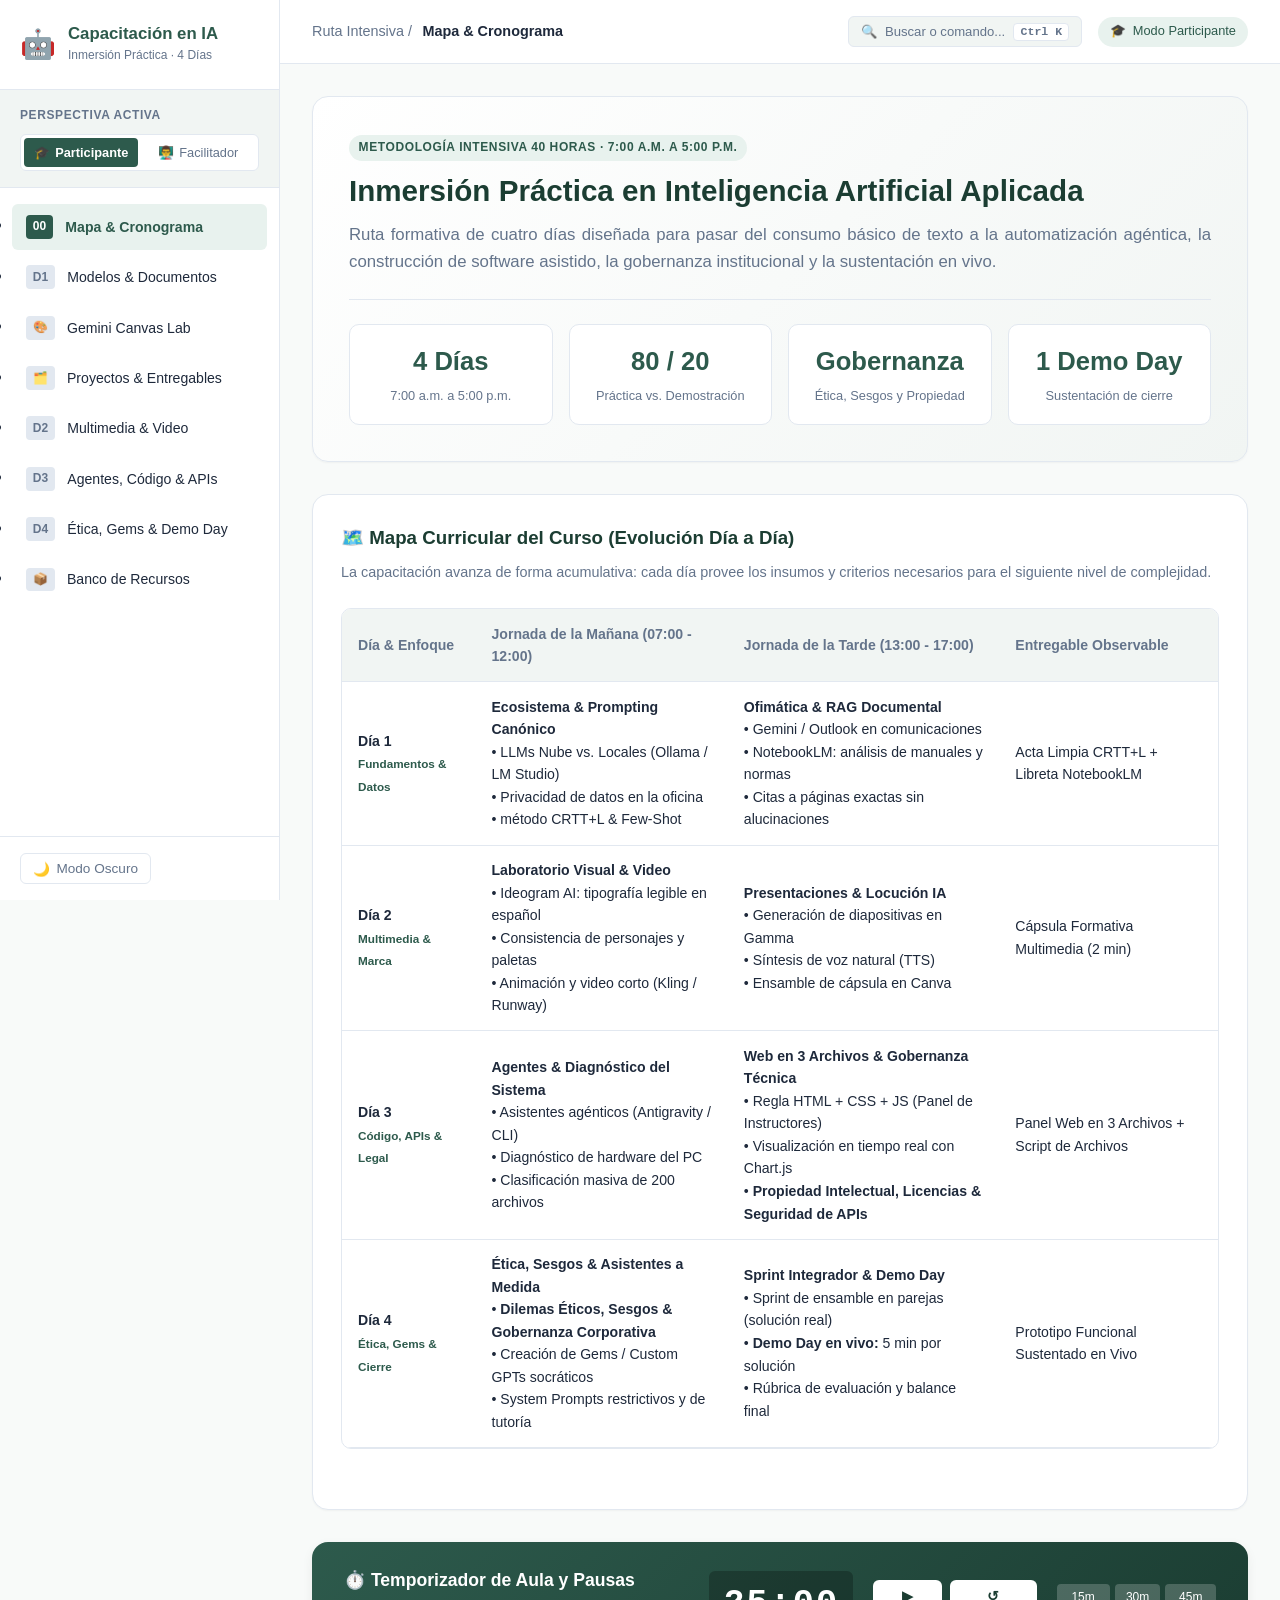
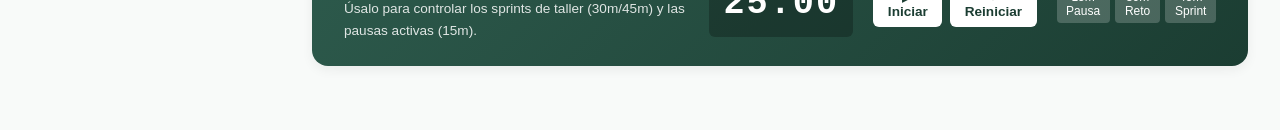
==== src/index.html @ fbcce452 "feat(productividad): estaciones por día, kit CRTT+L y migración del canon de prompts - Reemplaza el " ====
<!DOCTYPE html>
<html lang="es-CO" data-theme="light">
<head>
  <meta charset="UTF-8">
  <meta name="viewport" content="width=device-width, initial-scale=1.0">
  <meta name="description" content="Portal interactivo y guía metodológica de capacitación intensiva en inteligencia artificial (4 días de 7:00 a.m. a 5:00 p.m.).">
  <title>Aula de Inteligencia Artificial · Capacitación Práctica 4 Días</title>
  <link rel="stylesheet" href="css/styles.css">
<link rel="stylesheet" href="devbrain-prose.css" data-devbrain-prose>
<script defer src="devbrain-prose.js" data-devbrain-prose-runtime></script>
</head>
<body>
  <div class="app-container">
    <!-- Barra Lateral de Navegación -->
    <aside class="sidebar" id="sidebar">
      <div class="brand">
        <span class="brand-icon" aria-hidden="true">🤖</span>
        <div class="brand-text">
          <h1>Capacitación en IA</h1>
          <small>Inmersión Práctica · 4 Días</small>
        </div>
      </div>

      <!-- Selector de Rol (Aprendiz vs Instructor) -->
      <div class="role-switch-container">
        <span class="role-label">Perspectiva Activa</span>
        <div class="role-switcher" role="group" aria-label="Cambiar entre modo participante e instructor">
          <button type="button" class="role-btn active" id="role-learner" title="Ver guía paso a paso del participante">
            <span>🎓</span> Participante
          </button>
          <button type="button" class="role-btn" id="role-instructor" title="Ver notas pedagógicas y guion del facilitador">
            <span>👨‍🏫</span> Facilitador
          </button>
        </div>
      </div>

      <!-- Menú de Días y Vistas -->
      <nav class="nav-menu" aria-label="Navegación del curso">
        <ul>
          <li class="nav-item">
            <a href="#inicio" class="nav-link active" data-target="inicio">
              <span class="nav-badge">00</span>
              <span class="nav-text">Mapa & Cronograma</span>
            </a>
          </li>
          <li class="nav-item">
            <a href="#dia-1" class="nav-link" data-target="dia-1">
              <span class="nav-badge">D1</span>
              <span class="nav-text">Modelos & Documentos</span>
            </a>
          </li>
          <li class="nav-item">
            <a href="#gemini-canvas" class="nav-link" data-target="gemini-canvas">
              <span class="nav-badge">🎨</span>
              <span class="nav-text">Gemini Canvas Lab</span>
            </a>
          </li>
          <li class="nav-item">
            <a href="#proyectos" class="nav-link" data-target="proyectos">
              <span class="nav-badge">🗂️</span>
              <span class="nav-text">Proyectos & Entregables</span>
            </a>
          </li>
          <li class="nav-item">
            <a href="#dia-2" class="nav-link" data-target="dia-2">
              <span class="nav-badge">D2</span>
              <span class="nav-text">Multimedia & Video</span>
            </a>
          </li>
          <li class="nav-item">
            <a href="#dia-3" class="nav-link" data-target="dia-3">
              <span class="nav-badge">D3</span>
              <span class="nav-text">Agentes, Código & APIs</span>
            </a>
          </li>
          <li class="nav-item">
            <a href="#dia-4" class="nav-link" data-target="dia-4">
              <span class="nav-badge">D4</span>
              <span class="nav-text">Ética, Gems & Demo Day</span>
            </a>
          </li>
          <li class="nav-item">
            <a href="#materiales" class="nav-link" data-target="materiales">
              <span class="nav-badge">📦</span>
              <span class="nav-text">Banco de Recursos</span>
            </a>
          </li>
        </ul>
      </nav>

      <div class="sidebar-footer">
        <button type="button" class="theme-toggle-btn" id="theme-toggle-btn">
          🌙 <span>Modo Oscuro</span>
        </button>
      </div>
    </aside>

    <!-- Contenido Principal -->
    <div class="main-wrapper">
      <header class="topbar">
        <div class="topbar-left">
          <button type="button" class="menu-toggle" id="menu-toggle" aria-label="Abrir menú de navegación">☰</button>
          <div class="breadcrumbs">
            <span>Ruta Intensiva</span> / <strong id="current-page-label">Mapa & Cronograma</strong>
          </div>
        </div>
        <div class="topbar-right">
          <button type="button" class="btn-command-palette-trigger" id="btn-open-command-palette" title="Abrir paleta de comandos rápida (Ctrl + K)" aria-label="Abrir buscador rápido y comandos">
            <span class="search-icon">🔍</span>
            <span class="cmd-text">Buscar o comando...</span>
            <kbd class="cmd-shortcut">Ctrl K</kbd>
          </button>
          <div class="status-pill learning" id="status-pill">
            🎓 <span>Modo Participante</span>
          </div>
        </div>
      </header>

      <main class="content">
        <!-- Banner Global del Modo Instructor -->
        <aside class="instructor-banner" aria-live="polite">
          <h3>👨‍🏫 Modo Facilitador Activo</h3>
          <p>Se han habilitado las notas metodológicas en color ámbar en cada sección: guion para la pizarra, tiempos sugeridos, dinámicas contra la fatiga post-almuerzo y criterios de observación rápida.</p>
        </aside>

        <!-- ==========================================
             VISTA 0: INICIO, MAPA DEL CURSO Y CRONOGRAMA
             ========================================== -->
        <section class="page-view active" id="inicio">
          <div class="hero-card">
            <span class="hero-tag">Metodología Intensiva 40 Horas · 7:00 a.m. a 5:00 p.m.</span>
            <h2>Inmersión Práctica en Inteligencia Artificial Aplicada</h2>
            <p>Ruta formativa de cuatro días diseñada para pasar del consumo básico de texto a la automatización agéntica, la construcción de software asistido, la gobernanza institucional y la sustentación en vivo.</p>
            <div class="hero-stats">
              <div class="stat-box">
                <span class="stat-value">4 Días</span>
                <span class="stat-desc">7:00 a.m. a 5:00 p.m.</span>
              </div>
              <div class="stat-box">
                <span class="stat-value">80 / 20</span>
                <span class="stat-desc">Práctica vs. Demostración</span>
              </div>
              <div class="stat-box">
                <span class="stat-value">Gobernanza</span>
                <span class="stat-desc">Ética, Sesgos y Propiedad</span>
              </div>
              <div class="stat-box">
                <span class="stat-value">1 Demo Day</span>
                <span class="stat-desc">Sustentación de cierre</span>
              </div>
            </div>
          </div>

          <!-- Mapa Visual Estratégico del Curso por Días -->
          <div class="tool-container">
            <h3>🗺️ Mapa Curricular del Curso (Evolución Día a Día)</h3>
            <p>La capacitación avanza de forma acumulativa: cada día provee los insumos y criterios necesarios para el siguiente nivel de complejidad.</p>

            <div class="schedule-table-card">
              <table class="schedule-table">
                <thead>
                  <tr>
                    <th>Día & Enfoque</th>
                    <th>Jornada de la Mañana (07:00 - 12:00)</th>
                    <th>Jornada de la Tarde (13:00 - 17:00)</th>
                    <th>Entregable Observable</th>
                  </tr>
                </thead>
                <tbody>
                  <tr>
                    <td><strong>Día 1<br><small style="color:var(--color-primary);">Fundamentos & Datos</small></strong></td>
                    <td>
                      <strong>Ecosistema & Prompting Canónico</strong><br>
                      • LLMs Nube vs. Locales (Ollama / LM Studio)<br>
                      • Privacidad de datos en la oficina<br>
                      • método CRTT+L & Few-Shot
                    </td>
                    <td>
                      <strong>Ofimática & RAG Documental</strong><br>
                      • Gemini / Outlook en comunicaciones<br>
                      • NotebookLM: análisis de manuales y normas<br>
                      • Citas a páginas exactas sin alucinaciones
                    </td>
                    <td><span class="badge badge-success">Acta Limpia CRTT+L + Libreta NotebookLM</span></td>
                  </tr>
                  <tr>
                    <td><strong>Día 2<br><small style="color:var(--color-primary);">Multimedia & Marca</small></strong></td>
                    <td>
                      <strong>Laboratorio Visual & Video</strong><br>
                      • Ideogram AI: tipografía legible en español<br>
                      • Consistencia de personajes y paletas<br>
                      • Animación y video corto (Kling / Runway)
                    </td>
                    <td>
                      <strong>Presentaciones & Locución IA</strong><br>
                      • Generación de diapositivas en Gamma<br>
                      • Síntesis de voz natural (TTS)<br>
                      • Ensamble de cápsula en Canva
                    </td>
                    <td><span class="badge badge-info">Cápsula Formativa Multimedia (2 min)</span></td>
                  </tr>
                  <tr>
                    <td><strong>Día 3<br><small style="color:var(--color-primary);">Código, APIs & Legal</small></strong></td>
                    <td>
                      <strong>Agentes & Diagnóstico del Sistema</strong><br>
                      • Asistentes agénticos (Antigravity / CLI)<br>
                      • Diagnóstico de hardware del PC<br>
                      • Clasificación masiva de 200 archivos
                    </td>
                    <td>
                      <strong>Web en 3 Archivos & Gobernanza Técnica</strong><br>
                      • Regla HTML + CSS + JS (Panel de Instructores)<br>
                      • Visualización en tiempo real con Chart.js<br>
                      • <strong>Propiedad Intelectual, Licencias & Seguridad de APIs</strong>
                    </td>
                    <td><span class="badge badge-warning">Panel Web en 3 Archivos + Script de Archivos</span></td>
                  </tr>
                  <tr>
                    <td><strong>Día 4<br><small style="color:var(--color-primary);">Ética, Gems & Cierre</small></strong></td>
                    <td>
                      <strong>Ética, Sesgos & Asistentes a Medida</strong><br>
                      • <strong>Dilemas Éticos, Sesgos & Gobernanza Corporativa</strong><br>
                      • Creación de Gems / Custom GPTs socráticos<br>
                      • System Prompts restrictivos y de tutoría
                    </td>
                    <td>
                      <strong>Sprint Integrador & Demo Day</strong><br>
                      • Sprint de ensamble en parejas (solución real)<br>
                      • <strong>Demo Day en vivo:</strong> 5 min por solución<br>
                      • Rúbrica de evaluación y balance final
                    </td>
                    <td><span class="badge badge-success">Prototipo Funcional Sustentado en Vivo</span></td>
                  </tr>
                </tbody>
              </table>
            </div>
          </div>

          <!-- Temporizador de Aula -->
          <div class="timer-widget">
            <div class="timer-info">
              <h4>⏱️ Temporizador de Aula y Pausas</h4>
              <p>Úsalo para controlar los sprints de taller (30m/45m) y las pausas activas (15m).</p>
            </div>
            <div class="timer-controls">
              <div class="timer-display" id="timer-display">25:00</div>
              <div class="timer-buttons">
                <button type="button" class="timer-btn" id="timer-toggle-btn">▶ Iniciar</button>
                <button type="button" class="timer-btn" id="timer-reset-btn">↺ Reiniciar</button>
              </div>
              <div class="timer-presets">
                <button type="button" class="preset-btn" data-minutes="15">15m Pausa</button>
                <button type="button" class="preset-btn" data-minutes="30">30m Reto</button>
                <button type="button" class="preset-btn" data-minutes="45">45m Sprint</button>
              </div>
            </div>
          </div>

          <!-- Nota del Instructor: Gestión del Ritmo Diario -->
          <div class="instructor-guide-card">
            <span class="card-badge">Guion del Facilitador</span>
            <h4>Estrategia para Sostener la Energía (7:00 a.m. a 5:00 p.m.)</h4>
            <ul>
              <li><strong>7:00 a.m. – 7:30 a.m.:</strong> Llegada y calibración técnica. Pon música instrumental suave de fondo y confirma que todos tengan sesión iniciada.</li>
              <li><strong>El peligro de la 1:00 p.m.:</strong> Tras el almuerzo baja la concentración. <em>Nunca</em> inicies la tarde con teoría. Arranca con un desafío competitivo en parejas de 15 minutos.</li>
              <li><strong>Regla de los 20 minutos:</strong> Ninguna explicación teórica debe superar los 20 minutos continuos sin que los participantes abran una herramienta y tecleen.</li>
            </ul>
          </div>
        </section>

        <!-- ==========================================
             VISTA 1: DÍA 1 · MODELOS Y DOCUMENTOS
             ========================================== -->
        <section class="page-view" id="dia-1">
          <h2>Día 1 · Modelos de Lenguaje, Prompting Profesional y Análisis Documental</h2>
          <p class="hero-desc">Comprende cómo razonan los LLMs, erradica el uso informal de los chats y domina el análisis de documentos extensos sin alucinaciones.</p>

          <div class="instructor-guide-card">
            <span class="card-badge">Notas para el Facilitador</span>
            <h4>Preguntas Detonantes para Romper el Hielo (07:00 a.m.)</h4>
            <ul>
              <li><em>"¿Quién de ustedes le ha pedido a una IA una ley o un dato numérico y se ha dado cuenta de que se lo inventó?"</em> (Abre el debate sobre las alucinaciones).</li>
              <li><em>"¿Por qué un chat local como LM Studio u Ollama es vital si manejamos datos protegidos de aprendices o contratos?"</em> (Introduce privacidad y soberanía de datos).</li>
            </ul>
          </div>

          <div class="module-sessions">
            <div class="session-card">
              <div class="session-header">
                <span class="session-time">Mañana · 07:00 a.m. a 12:00 m.</span>
              </div>
              <h3>Sesión 1: Ecosistema y Método Canónico CRTT+L</h3>
              <p>Comparativa entre modelos en la nube (Gemini, Claude, ChatGPT) y modelos locales de escritorio (LM Studio / Ollama). Estructuración formal de instrucciones.</p>
              <ul class="topic-list">
                <li>Diferencias entre buscador web y modelo probabilístico de lenguaje.</li>
                <li>Privacidad y datos sensibles: cuándo usar nube y cuándo modelos locales.</li>
                <li>Método Canónico CRTT+L: Contexto, Rol, Tarea, Tono y Límites.</li>
                <li>Few-Shot Prompting (enseñar mediante ejemplos de entrada y salida).</li>
              </ul>
            </div>

            <div class="session-card">
              <div class="session-header">
                <span class="session-time">Tarde · 01:00 p.m. a 05:00 p.m.</span>
              </div>
              <h3>Sesión 2: Ofimática Inteligente y NotebookLM</h3>
              <p>Integración en correo electrónico y procesamiento de documentos extensos (PDFs, manuales y reglamentos) con anclaje a fuentes verificadas.</p>
              <ul class="topic-list">
                <li>Redacción asistida en Outlook / Gemini para correos institucionales.</li>
                <li>Configuración de Google NotebookLM para auditoría curricular y normativa.</li>
                <li>Extracción de citas exactas por número de página.</li>
                <li>Generación automática de guías de estudio y síntesis de audio.</li>
              </ul>
            </div>
          </div>

          <!-- Constructor Interactivo CRTT+L -->
          <div class="tool-container">
            <h3>🛠️ Constructor Interactivo de Prompts CRTT+L</h3>
            <p>Diligencia cada componente de la fórmula canónica para generar un prompt profesional listo para copiar.</p>
            <form id="prompt-builder-form" onsubmit="event.preventDefault();">
              <div class="form-group">
                <label for="p-rol">1. Rol (¿Quién debe ser la IA?)</label>
                <input type="text" id="p-rol" value="secretario técnico y relator de comités académicos">
              </div>
              <div class="form-group">
                <label for="p-contexto">2. Contexto (¿Cuál es la situación y los antecedentes?)</label>
                <textarea id="p-contexto" rows="2">Tengo las notas desordenadas de una reunión de centro de formación. Hay decisiones en firme, tareas con fechas y puntos que quedaron pendientes de discusión.</textarea>
              </div>
              <div class="form-group">
                <label for="p-instruccion">3. Tarea / Instrucción (¿Qué producto concreto debe entregar?)</label>
                <textarea id="p-instruccion" rows="2">Extrae: 1) Resumen de 3 oraciones, 2) Tabla de compromisos con responsable y fecha, 3) Lista de temas aplazados.</textarea>
              </div>
              <div class="form-group">
                <label for="p-restricciones">4. Límites / Restricciones (¿Qué está prohibido para evitar alucinaciones?)</label>
                <input type="text" id="p-restricciones" value="No inventes datos. Si no hay fecha límite, escribe '[Pendiente]'. Excluye comentarios informales.">
              </div>
              <div class="form-group">
                <label for="p-formato">5. Tono y Formato de Salida (¿Cómo debe presentar el resultado?)</label>
                <input type="text" id="p-formato" value="Tabla Markdown de 4 columnas (ID, Tarea, Responsable, Fecha) y lista de viñetas para pendientes.">
              </div>
            </form>

            <!-- Medidor Heurístico de Calidad CRTT+L -->
            <div class="prompt-health-card" id="prompt-health-card">
              <div class="health-header">
                <span class="health-title">📊 Diagnóstico de Completitud CRTT+L:</span>
                <strong class="health-score" id="prompt-health-score">100% Completo</strong>
              </div>
              <div class="health-progress-bar">
                <div class="health-progress-fill" id="prompt-health-fill" style="width: 100%;"></div>
              </div>
              <div class="health-indicators-row" id="prompt-health-indicators">
                <span class="pill-req active" id="req-r" title="Rol profesional asignado">✓ Rol</span>
                <span class="pill-req active" id="req-c" title="Contexto y antecedentes definidos">✓ Contexto</span>
                <span class="pill-req active" id="req-i" title="Tarea estructurada y producto concreto">✓ Tarea</span>
                <span class="pill-req active" id="req-res" title="Límites contra alucinaciones">✓ Límites</span>
                <span class="pill-req active" id="req-f" title="Tono y formato de salida">✓ Tono / Formato</span>
              </div>
              <p class="health-tip" id="prompt-health-tip">✓ Los cinco pilares del método CRTT+L están cubiertos. El modelo tendrá directrices inequívocas.</p>
            </div>

            <div class="tool-output">
              <div class="prompt-box">
                <div class="prompt-header">
                  <span>PROMPT GENERADO LISTO PARA COPIAR</span>
                  <button type="button" class="copy-btn" data-copy-target="generated-prompt-output">Copiar Prompt</button>
                </div>
                <div class="prompt-content" id="generated-prompt-output"></div>
              </div>
            </div>
          </div>

          <!-- Reto Práctico del Día 1 -->
          <div class="session-card" style="margin-top: 1.5rem;">
            <h3>🎯 Reto Práctico del Día: Acta Limpia de Reunión</h3>
            <p>Abre el archivo de notas desordenadas del comité y pásalo por tu prompt en el chat de tu preferencia. Compara cómo responde un prompt genérico frente al prompt CRTT+L.</p>
            <div class="prompt-box">
              <div class="prompt-header">
                <span>INSUMO DE PRÁCTICA: NOTAS DE LA REUNIÓN</span>
                <button type="button" class="copy-btn" data-copy-target="notas-comite-box">Copiar Texto</button>
              </div>
              <div class="prompt-content" id="notas-comite-box">REUNIÓN DE COORDINACIÓN ACADÉMICA Y TÉCNICA - CENTRO DE FORMACIÓN
Fecha: 15 de marzo de 2026
Hora de inicio: 8:15 a.m. (tarde por problemas de audio de Carlos)
Asistentes: María Fernanda (Coordinadora), Carlos Gómez (Instructor Redes), Andrea Patiño (Instructora Software), Julián Torres (Apoyo Administrativo), Luisa Morales (Bienestar).

Notas tomadas por Julián:
- Arrancamos hablando de los horarios. Carlos dice que los aprendices de la ficha 2871 están llegando tarde porque la ruta no pasa a tiempo. María Fernanda dice que ya pasó carta a transporte pero no han respondido. Hay que insistir antes del viernes.
- Andrea comenta que las salas de cómputo 3 y 4 tienen los equipos muy lentos. Carlos revisará las fuentes el martes. Andrea necesita los equipos listos porque el 22 arranca desarrollo web.
- Luisa de Bienestar: plazo de apoyo de sostenimiento vence el 28 de marzo. Carlos y Andrea envían listas filtradas el lunes a las 2:00 p.m.
- Compras: se necesitan 15 tarjetas de desarrollo ($1.800.000 COP rubro SENNOVA). Carlos consigue 3 cotizaciones antes del miércoles 18.</div>
            </div>
          </div>

          <!-- Visualizador de Resultados Esperados: Día 1 -->
          <div class="expected-result-card open">
            <div class="expected-result-header">
              <h4><span>🔍</span> Resultado Esperado Observable: Acta Limpia con método CRTT+L</h4>
              <span class="toggle-arrow">▼</span>
            </div>
            <div class="expected-result-body">
              <p style="font-size:0.85rem; color:var(--text-muted); margin-bottom:0.75rem;">
                Comprueba tu ejecución en el chat contra este estándar de oro. Si tu prompt fue preciso, obtendrás una tabla limpia sin chismes de pasillo ni datos inventados:
              </p>
              <div class="comparison-grid">
                <div class="comparison-col col-good">
                  <div class="col-title">✓ Resultado Estándar de Oro (Prompt CRTT+L)</div>
                  <strong style="display:block; font-size:0.8rem; margin-bottom:0.25rem;">Resumen Ejecutivo:</strong>
                  <p style="font-size:0.78rem; margin-bottom:0.5rem;">
                    El comité acordó gestionar la puntualidad de rutas de la ficha 2871 con la empresa transportadora, programó la revisión de fuentes de poder en salas 3 y 4 antes del 22 de marzo, fijó entrega de listas para apoyo de sostenimiento para el 16 de marzo a las 2:00 p.m. e inició cotizaciones para 15 tarjetas de desarrollo SENNOVA.
                  </p>
                  <strong style="display:block; font-size:0.8rem; margin-bottom:0.25rem;">Tabla de Compromisos:</strong>
                  <table class="schedule-table" style="font-size:0.75rem;">
                    <thead>
                      <tr><th>ID</th><th>Compromiso</th><th>Responsable</th><th>Límite</th></tr>
                    </thead>
                    <tbody>
                      <tr><td>01</td><td>Insistir ante transporte</td><td>María Fernanda</td><td>Viernes</td></tr>
                      <tr><td>02</td><td>Revisar fuentes salas 3 y 4</td><td>Carlos Gómez</td><td>Martes</td></tr>
                      <tr><td>03</td><td>Listas apoyo sostenimiento</td><td>Carlos y Andrea</td><td>Lunes 2:00 p.m.</td></tr>
                      <tr><td>04</td><td>3 Cotizaciones SENNOVA</td><td>Carlos Gómez</td><td>Miércoles 18</td></tr>
                    </tbody>
                  </table>
                </div>
                <div class="comparison-col col-bad">
                  <div class="col-title">❌ Salida Deficiente (Prompt Genérico)</div>
                  <p style="font-size:0.78rem; margin-bottom:0.5rem;">
                    "En la reunión Carlos llegó tarde por problemas de audio. Hablaron de que los buses no pasan y la gente se queja. Hay que arreglar unos computadores que andan muy lentos y ver qué pasa con la plata de bienestar..."
                  </p>
                  <small style="display:block; opacity:0.85; font-size:0.75rem;">
                    ⚠️ Fallas críticas: Mezcla anécdotas irrelevantes, omite responsables individuales, borra las horas límite y carece de estructura tabular para seguimiento.
                  </small>
                </div>
              </div>
            </div>
          </div>

          <div class="expected-result-card">
            <div class="expected-result-header">
              <h4><span>📑</span> Resultado Esperado: Citas Exactas con NotebookLM</h4>
              <span class="toggle-arrow">▼</span>
            </div>
            <div class="expected-result-body">
              <p style="font-size:0.85rem; color:var(--text-muted); margin-bottom:0.5rem;">
                Al cargar manuales o reglamentos institucionales en Google NotebookLM, la respuesta debe contener enlaces directos a las páginas exactas de la fuente:
              </p>
              <div style="background:var(--bg-subtle); padding:0.85rem; border-radius:6px; border-left:3px solid var(--color-primary); font-size:0.82rem;">
                <p style="margin:0 0 0.4rem 0;"><strong>Respuesta con anclaje a fuentes verificadas:</strong></p>
                <p style="margin:0 0 0.4rem 0;">1. Ante la inasistencia injustificada, el instructor debe emitir reporte formal dentro de los dos (2) días hábiles siguientes <em>[Manual de Convivencia, Cap. IV, Art. 12, Pág. 18]</em>.</p>
                <p style="margin:0;">2. El aprendiz tiene derecho a radicar justificación médica en la coordinación académica <em>[Reglamento del Aprendiz, Cap. V, Pág. 24]</em>.</p>
              </div>
            </div>
          </div>

          <!-- Estación de productividad renderizada por js/productivity-module.js -->
          <div class="prod-station-slot" data-prod-day="dia-1"></div>
        </section>

        <!-- ==========================================
             VISTA ESPECIAL: GEMINI CANVAS LAB
             ========================================== -->
        <section class="page-view" id="gemini-canvas">
          <div class="hero-card" style="border-left: 4px solid var(--color-primary-light);">
            <span class="hero-tag">Espacio de Trabajo Interactivo · Todas las Posibilidades</span>
            <h2>🎨 Gemini Canvas Lab: Coescritura, Prototipado y Edición Quirúrgica</h2>
            <p>Transforma el chat conversacional en un espacio de trabajo colaborativo en pantalla dividida (Split Screen). En Gemini Canvas, la IA coescribe documentos técnicos, ejecuta aplicaciones web interactivas en vivo, convierte un documento en página web, infografía, cuestionario, presentación o resumen en audio, refina algoritmos en Python y aplica edición quirúrgica sin reescribir todo el proyecto.</p>
            <div class="hero-stats">
              <div class="stat-box">
                <span class="stat-value">12 Modos</span>
                <span class="stat-desc">Posibilidades completas</span>
              </div>
              <div class="stat-box">
                <span class="stat-value">Split View</span>
                <span class="stat-desc">Chat + Lienzo interactivo</span>
              </div>
              <div class="stat-box">
                <span class="stat-value">Gems</span>
                <span class="stat-desc">Asistentes a medida</span>
              </div>
              <div class="stat-box">
                <span class="stat-value">Multimodal</span>
                <span class="stat-desc">Boceto a Canvas en vivo</span>
              </div>
            </div>
          </div>

          <!-- Barra de Navegación Rápida Interna del Módulo -->
          <nav class="canvas-quick-nav" aria-label="Navegación interna de Gemini Canvas Lab">
            <span class="quick-nav-title">Navegación rápida del módulo:</span>
            <div class="quick-nav-links">
              <a href="#canvas-fundamentals-anchor" class="quick-nav-pill active" aria-current="true" data-canvas-section="canvas-fundamentals-anchor">
                <span>📘</span> 1. Fundamentos &amp; Activación
              </a>
              <a href="#canvas-simulator-module" class="quick-nav-pill" data-canvas-section="canvas-simulator-module">
                <span>🖥️</span> 2. Simulador de 12 Modos
              </a>
              <a href="#canvas-exercises-module" class="quick-nav-pill" data-canvas-section="canvas-exercises-module">
                <span>🧪</span> 3. Ejercicios <span class="quick-nav-count" id="canvas-nav-exercises-count">0/36</span>
              </a>
              <a href="#canvas-coverage-module" class="quick-nav-pill" data-canvas-section="canvas-coverage-module">
                <span>🧭</span> 4. Mapa de Capacidades (25)
              </a>
              <a href="#canvas-advanced-labs-anchor" class="quick-nav-pill" data-canvas-section="canvas-advanced-labs-anchor">
                <span>🔬</span> 5. Laboratorios Avanzados
              </a>
              <a href="#proyectos" class="quick-nav-pill">
                <span>🗂️</span> Hub Proyectos (35)
              </a>
              <button type="button" class="quick-nav-continue" id="canvas-continue-btn">▶ Continuar donde quedé</button>
            </div>
          </nav>

          <!-- Zona de Fundamentos y Activación -->
          <section id="canvas-fundamentals-anchor" class="canvas-zone-section" data-canvas-section="canvas-fundamentals-anchor">

          <!-- Nota para el Facilitador (Desplegable amigable) -->
          <details class="instructor-guide-card canvas-instructor-collapsible" open>
            <summary class="canvas-instructor-summary">
              <div style="display:inline-flex; align-items:center; gap:0.5rem;">
                <span class="card-badge">Guion del Facilitador</span>
                <h4 style="display:inline; margin:0; font-size:1rem;">Estrategia Pedagógica para la Sesión de Gemini Canvas</h4>
              </div>
              <span class="summary-hint">(Clic para contraer o desplegar)</span>
            </summary>
            <div class="canvas-instructor-body" style="margin-top:0.75rem;">
              <ul>
                <li><strong>El error del chat lineal:</strong> Muestra en el proyector cómo en un chat normal, al pedir corregir un error gramatical en la página 3, la IA vuelve a escribir las 3 páginas completas. Luego demuestra cómo en Canvas, al seleccionar solo ese párrafo con el cursor, la corrección ocurre en 3 segundos sin tocar el resto.</li>
                <li><strong>Dinámica de aula de 15 minutos:</strong> Pide a los aprendices abrir <code>gemini.google.com</code>, pegar el prompt de la Posibilidad 2 (Prototipado Web) o de la Posibilidad 7 (Algoritmos en Python) y activar la previsualización en vivo para que experimenten el asombro de ver una solución ejecutándose en directo.</li>
                <li><strong>Pregunta detonante:</strong> <em>"¿Qué diferencias de productividad encuentran entre trabajar con un documento en Google Docs tradicional versus iterarlo en Gemini Canvas con control reactivo de longitud y tono?"</em></li>
              </ul>
            </div>
          </details>

          <!-- Guía de Activación en 3 Pasos -->
          <div class="tool-container">
            <h3>🚀 ¿Cómo activar y utilizar Canvas en tu cuenta de Gemini?</h3>
            <p>Sigue estos tres pasos para habilitar el espacio de trabajo en cualquier navegador:</p>
            <div class="steps-grid">
              <div class="step-card">
                <span class="step-num">1</span>
                <h4>Iniciar y Solicitar</h4>
                <p>Ingresa a <code>gemini.google.com</code> con tu cuenta y activa <strong>Canvas</strong> en la barra del cuadro de texto (en algunas cuentas está dentro del menú <em>Herramientas</em>). Luego pega o escribe tu prompt. Si olvidas activarlo, Gemini también trabaja en Canvas cuando el prompt lo pide, por ejemplo: <em>«En Canvas, redacta…»</em>.</p>
              </div>
              <div class="step-card">
                <span class="step-num">2</span>
                <h4>Trabajo en Pantalla Dividida</h4>
                <p>La interfaz se divide automáticamente: a la izquierda tienes el chat para conversar o dar nuevas indicaciones, y a la derecha el lienzo interactivo donde se despliega tu artefacto en tiempo real.</p>
              </div>
              <div class="step-card">
                <span class="step-num">3</span>
                <h4>Refinamiento y Exportación</h4>
                <p>Usa los controles del documento para ajustar longitud o cambiar tono, el botón «Crear» para transformarlo en página web, infografía, cuestionario o resumen en audio, y «Compartir y exportar» para enviarlo a Documentos de Google, Presentaciones de Google o Colab. También puedes seleccionar cualquier frase con el cursor para editarla en caliente.</p>
              </div>
            </div>
          </div>
          </section>

          <!-- BARRA DE RUTA GUIADA E INMERSIVA (SIMULADORES + EJERCICIOS) -->
          <div class="canvas-immersive-hud" id="canvas-immersive-hud" role="region" aria-label="Ruta guiada interactiva e inmersiva">
            <div class="canvas-immersive-hud-top">
              <div class="immersive-hud-status" id="immersive-hud-status" aria-live="polite">
                <span class="immersive-hud-badge" id="immersive-hud-mode-badge">Modo 1/12</span>
                <label for="immersive-mode-select" class="sr-only" data-text-layout-exception="Rótulo accesible oculto para lectores de pantalla" style="position:absolute;width:1px;height:1px;overflow:hidden;clip:rect(0,0,0,0);">Cambiar modo de Gemini Canvas</label>
                <select id="immersive-mode-select" class="immersive-mode-select" aria-label="Cambiar modo de Gemini Canvas">
                  <option value="doc-editorial">1. Redacción &amp; Documentos</option>
                  <option value="code-prototyping">2. Código &amp; Web en Vivo</option>
                  <option value="data-matrix">3. Matrices &amp; Tablas de Decisión</option>
                  <option value="flowchart-diagram">4. Diagramas de Proceso</option>
                  <option value="visual-mockup">5. Diseño Visual UI/UX</option>
                  <option value="inline-prompting">6. Edición por Selección (Inline)</option>
                  <option value="algorithm-refactor">7. Algoritmos &amp; Python (O(n))</option>
                  <option value="rubric-curriculum">8. Rúbricas &amp; Didáctica</option>
                  <option value="sql-pipeline">9. SQL &amp; Pipelines</option>
                  <option value="executive-report">10. Informes &amp; Auditoría</option>
                  <option value="multimodal-vision">11. Visión Multimodal</option>
                  <option value="gem-studio">12. Gems para Canvas</option>
                </select>
                <strong id="immersive-hud-title">1. Redacción &amp; Documentos · Parte A (1A)</strong>
                <span class="immersive-hud-progress" id="immersive-hud-progress">0/36 completados</span>
              </div>
              <div class="immersive-stations-bar" role="toolbar" aria-label="Estaciones del ciclo guiado">
                <button type="button" class="guided-station-btn is-active" id="btn-guide-station-sim" data-guide-target="simulator">
                  🖥️ 1. Simulador del Modo
                </button>
                <button type="button" class="guided-station-btn" id="btn-guide-station-ex" data-guide-target="exercises">
                  🧪 2. Ejercicios Prácticos <span class="guided-station-pill" id="guide-station-ex-badge">Parte A</span>
                </button>
                <button type="button" class="guided-station-btn" id="btn-guide-station-lab" data-guide-target="labs" hidden>
                  🔬 3. Simulador Especializado
                </button>
              </div>
              <div class="immersive-focus-toolbar" id="canvas-immersive-focus-group" role="group" aria-label="Disposición de vista">
                <button type="button" class="immersive-focus-btn active" data-immersive-focus="all" title="Ver simulador y ejercicios en flujo continuo">🔄 Flujo Completo</button>
                <button type="button" class="immersive-focus-btn" data-immersive-focus="split" title="Ver simulador y ejercicio lado a lado">⬌ Simulador + Ejercicio</button>
                <button type="button" class="immersive-focus-btn" data-immersive-focus="simulator" title="Enfocar solo el simulador">🖥️ Solo Simulador</button>
                <button type="button" class="immersive-focus-btn" data-immersive-focus="exercises" title="Enfocar solo los ejercicios prácticos">🧪 Solo Ejercicios</button>
                <button type="button" class="immersive-focus-btn" id="btn-immersive-toggle-tools" aria-pressed="false" title="Mostrar u ocultar barra de calibración, filtros y herramientas secundarias">🎛️ Calibrar</button>
                <button type="button" class="btn-canvas-fullscreen" id="btn-hud-toggle-immersive" title="Alternar modo inmersivo de simulador y ejercicios">⛶ Modo Inmersivo</button>
              </div>
            </div>
            <div class="canvas-learner-compass" id="canvas-learner-compass" aria-live="polite">
              <div class="compass-copy">
                <span class="compass-phase-pill" id="canvas-compass-phase">Fase 1 de 4</span>
                <p class="compass-headline" id="canvas-compass-text">Paso 1 de 4 · Explora el ejemplo resuelto en el simulador y copia el prompt CRTT+L.</p>
              </div>
              <div class="compass-actions">
                <button type="button" class="canvas-mode-pager-btn is-primary" id="canvas-compass-cta">📋 Copiar prompt de 1A e iniciar →</button>
              </div>
            </div>
          </div>

          <!-- SIMULADOR INTERACTIVO DE GEMINI CANVAS -->
          <div class="tool-container" id="canvas-simulator-module" data-canvas-section="canvas-simulator-module">
            <div style="display: flex; justify-content: space-between; align-items: flex-start; flex-wrap: wrap; gap: 0.5rem; margin-bottom: 0.75rem;">
              <div>
                <h3 style="margin:0;">🖥️ Simulador Interactivo de Gemini Canvas</h3>
                <p style="margin:0.25rem 0 0 0; color:var(--text-muted); font-size:0.95rem;">Explora cada una de las 12 posibilidades con su prompt exacto, los controles propios de Canvas y la imagen de alta fidelidad del resultado esperado.</p>
              </div>
              <div style="display: flex; gap: 0.5rem; align-items: center; flex-wrap: wrap;">
                <button type="button" class="btn-canvas-fullscreen" id="btn-toggle-canvas-fullscreen" title="Alternar modo inmersivo a pantalla completa">
                  ⛶ Modo Inmersivo
                </button>
                <a href="materiales/gemini_canvas/guia_gemini_canvas_todas_las_posibilidades.md" target="_blank" class="material-link" style="padding:0.4rem 0.9rem; font-size:0.85rem;">
                  📄 Descargar Guía Completa (.md)
                </a>
              </div>
            </div>

            <!-- Aviso de transición guiada cuando se avanza a un modo nuevo -->
            <div class="canvas-mode-transition-banner" id="canvas-mode-transition-banner" hidden aria-live="polite"></div>

            <!-- Barra de Calibración Reactiva de Canvas -->
            <div class="canvas-calibration-bar" id="canvas-calibration-toolbar">
              <div class="calibration-group">
                <span class="calibration-label">📏 Longitud del Artefacto:</span>
                <div class="canvas-slider-wrapper">
                  <input type="range" min="1" max="5" value="3" class="canvas-range-slider" id="canvas-length-slider" aria-label="Calibrar longitud de Canvas">
                  <span class="slider-step-label" id="canvas-length-label">Estándar (3/5)</span>
                </div>
              </div>

              <div class="calibration-group">
                <span class="calibration-label">🎭 Tono:</span>
                <div class="calibration-pill-group" id="canvas-tone-group">
                  <button type="button" class="calibration-pill active" data-tone="formal">Formal</button>
                  <button type="button" class="calibration-pill" data-tone="pedagogico">Asertivo</button>
                  <button type="button" class="calibration-pill" data-tone="analitico">Analítico</button>
                </div>
              </div>

              <div class="calibration-group">
                <span class="calibration-label">🎯 Nivel de Audiencia:</span>
                <div class="calibration-pill-group" id="canvas-audience-group">
                  <button type="button" class="calibration-pill" data-audience="intro">Introductorio</button>
                  <button type="button" class="calibration-pill active" data-audience="adso">Técnico ADSO</button>
                  <button type="button" class="calibration-pill" data-audience="expert">Especialista</button>
                </div>
              </div>
            </div>

            <!-- Barra de Filtros por Categoría Funcional -->
            <div class="canvas-category-filter-bar" role="toolbar" aria-label="Filtrar posibilidades por categoría">
              <span class="filter-label">Filtrar por área:</span>
              <div class="filter-pills-group" id="canvas-category-filters">
                <button type="button" class="category-pill active" data-category="all">
                  <span>✨</span> Todas (12)
                </button>
                <button type="button" class="category-pill" data-category="editorial">
                  <span>📄</span> Redacción &amp; Gestión (4)
                </button>
                <button type="button" class="category-pill" data-category="dev">
                  <span>💻</span> Código &amp; Datos (3)
                </button>
                <button type="button" class="category-pill" data-category="design">
                  <span>🎨</span> Diseño &amp; Procesos (2)
                </button>
                <button type="button" class="category-pill" data-category="advanced">
                  <span>🤖</span> Especializados (3)
                </button>
              </div>
            </div>

            <!-- Selector de las 12 Posibilidades -->
            <div class="canvas-tab-bar" role="tablist" aria-label="Posibilidades de Gemini Canvas">
              <button type="button" class="canvas-tab active" role="tab" aria-selected="true" tabindex="0" data-possibility="doc-editorial" data-mode="doc-editorial" data-category="editorial">
                <span>📄</span> 1. Redacción & Documentos
              </button>
              <button type="button" class="canvas-tab" role="tab" aria-selected="false" tabindex="-1" data-possibility="code-prototyping" data-mode="code-prototyping" data-category="dev">
                <span>💻</span> 2. Código & Web en Vivo
              </button>
              <button type="button" class="canvas-tab" role="tab" aria-selected="false" tabindex="-1" data-possibility="data-matrix" data-mode="data-matrix" data-category="editorial">
                <span>📊</span> 3. Matrices & Tablas de Decisión
              </button>
              <button type="button" class="canvas-tab" role="tab" aria-selected="false" tabindex="-1" data-possibility="flowchart-diagram" data-mode="flowchart-diagram" data-category="design">
                <span>🔀</span> 4. Diagramas de Proceso
              </button>
              <button type="button" class="canvas-tab" role="tab" aria-selected="false" tabindex="-1" data-possibility="visual-mockup" data-mode="visual-mockup" data-category="design">
                <span>🎨</span> 5. Diseño Visual UI/UX
              </button>
              <button type="button" class="canvas-tab" role="tab" aria-selected="false" tabindex="-1" data-possibility="inline-prompting" data-mode="inline-prompting" data-category="editorial">
                <span>✂️</span> 6. Edición por Selección (Inline)
              </button>
              <button type="button" class="canvas-tab" role="tab" aria-selected="false" tabindex="-1" data-possibility="algorithm-refactor" data-mode="algorithm-refactor" data-category="dev">
                <span>⚡</span> 7. Algoritmos & Python (O(n))
              </button>
              <button type="button" class="canvas-tab" role="tab" aria-selected="false" tabindex="-1" data-possibility="rubric-curriculum" data-mode="rubric-curriculum" data-category="advanced">
                <span>📚</span> 8. Rúbricas & Didáctica
              </button>
              <button type="button" class="canvas-tab" role="tab" aria-selected="false" tabindex="-1" data-possibility="sql-pipeline" data-mode="sql-pipeline" data-category="dev">
                <span>🗄️</span> 9. SQL & Pipelines
              </button>
              <button type="button" class="canvas-tab" role="tab" aria-selected="false" tabindex="-1" data-possibility="executive-report" data-mode="executive-report" data-category="editorial">
                <span>⚖️</span> 10. Informes & Auditoría
              </button>
              <button type="button" class="canvas-tab" role="tab" aria-selected="false" tabindex="-1" data-possibility="multimodal-vision" data-mode="multimodal-vision" data-category="advanced">
                <span>📷</span> 11. Visión Multimodal
              </button>
              <button type="button" class="canvas-tab" role="tab" aria-selected="false" tabindex="-1" data-possibility="gem-studio" data-mode="gem-studio" data-category="advanced">
                <span>🤖</span> 12. Gems para Canvas
              </button>
            </div>

            <!-- Barra de Disposición y Organización de Columnas -->
            <div class="canvas-split-toolbar" role="toolbar" aria-label="Disposición y organización de las columnas">
              <div class="split-layout-group">
                <span class="split-layout-label">Disposición:</span>
                <button type="button" class="btn-split-layout active" id="btn-split-layout-side" data-layout="side" title="Ver columnas en paralelo (lado a lado)">
                  <span>⬌</span> En paralelo
                </button>
                <button type="button" class="btn-split-layout" id="btn-split-layout-stacked" data-layout="stacked" title="Ver columnas apiladas (una arriba y otra abajo)">
                  <span>⬍</span> Apiladas (arriba / abajo)
                </button>
              </div>
              <span class="split-drag-hint">
                <span class="drag-grip" aria-hidden="true">⋮⋮</span> Puedes organizar las columnas arrastrándolas de arriba a abajo o con ▲ ▼.
              </span>
            </div>

            <!-- Estructura Split-Screen del Simulador (Modo Split de 2 Salidas) -->
            <div class="canvas-split-container">
              <!-- Columna Izquierda / Salida 2: Interacción y Refinamiento -->
              <div class="canvas-chat-pane" id="canvas-output-refinement" role="region" aria-label="Salida 2: Interacción y Refinamiento">
                <div class="canvas-output-badge output-refinement" id="canvas-output-refinement-badge">
                  <div class="badge-title-group">
                    <span class="badge-icon">💬</span> Salida 2: Interacción y Refinamiento
                  </div>
                  <div class="canvas-col-drag-handle" draggable="true" role="toolbar" aria-label="Arrastrar para organizar: Salida 2: Interacción y Refinamiento" title="Arrastra de arriba a abajo para organizar las columnas">
                    <span class="drag-grip" aria-hidden="true">⋮⋮</span>
                    <span class="drag-label">Organizar</span>
                    <div class="drag-btn-group" role="group" aria-label="Reordenar columna">
                      <button type="button" class="btn-col-move" data-col-target="canvas-output-refinement" data-col-move="up" title="Mover columna hacia arriba" aria-label="Subir Salida 2">▲</button>
                      <button type="button" class="btn-col-move" data-col-target="canvas-output-refinement" data-col-move="down" title="Mover columna hacia abajo" aria-label="Bajar Salida 2">▼</button>
                    </div>
                  </div>
                </div>
                <div class="canvas-chat-header">
                  <div class="gemini-brand-indicator">
                    <span class="sparkle-icon">✨</span>
                    <div>
                      <strong>Google Gemini</strong>
                      <small class="status-online">● En línea (Modo Canvas activo)</small>
                    </div>
                  </div>
                </div>

                <div class="canvas-chat-body">
                  <div class="chat-bubble user-bubble">
                    <div class="bubble-tag">PROMPT DEL APRENDIZ (LISTO PARA COPIAR)</div>
                    <p class="bubble-text" id="sim-user-prompt">Cargando prompt maestro...</p>
                    <div class="bubble-actions">
                      <button type="button" class="copy-btn copy-prompt-btn" id="sim-copy-prompt-btn">
                        📋 Copiar Prompt al Portapapeles
                      </button>
                    </div>
                  </div>

                  <div id="sim-followups"></div>

                  <div class="chat-bubble ai-bubble">
                    <div class="bubble-tag">RESPUESTA DE GEMINI</div>
                    <p class="bubble-text" id="sim-ai-response">
                      ¡Entendido! He generado el documento solicitado en el panel interactivo de Canvas a la derecha. Puedes editarlo directamente, usar la barra de herramientas superior para ajustar longitud o tono, o pedirme modificaciones específicas.
                    </p>
                  </div>
                </div>

                <div class="canvas-chat-footer">
                  <span class="tip-label">💡 Variación Rápida para Experimentar:</span>
                  <div class="prompt-variation-box" id="sim-prompt-variation">
                    Haz clic en una variación para ver cómo cambia el resultado.
                  </div>
                  <div class="sim-variation-actions" id="sim-variation-actions">
                    <button type="button" class="copy-btn" id="btn-sim-apply-variation">⚡ Simular variación en el lienzo</button>
                    <button type="button" class="canvas-exercise-copy" id="btn-sim-copy-variation">📋 Copiar variación</button>
                  </div>
                </div>
              </div>

              <!-- Columna Derecha / Salida 1: Lienzo Principal (Artefacto generado) -->
              <div class="canvas-editor-pane" id="canvas-output-primary" role="region" aria-label="Salida 1: Lienzo Principal (Artefacto generado)">
                <div class="canvas-output-badge output-primary" id="canvas-output-primary-badge">
                  <div class="badge-title-group">
                    <span class="badge-icon">🎨</span> Salida 1: Lienzo Principal (Artefacto generado)
                  </div>
                  <div class="canvas-col-drag-handle" draggable="true" role="toolbar" aria-label="Arrastrar para organizar: Salida 1: Lienzo Principal" title="Arrastra de arriba a abajo para organizar las columnas">
                    <span class="drag-grip" aria-hidden="true">⋮⋮</span>
                    <span class="drag-label">Organizar</span>
                    <div class="drag-btn-group" role="group" aria-label="Reordenar columna">
                      <button type="button" class="btn-col-move" data-col-target="canvas-output-primary" data-col-move="up" title="Mover columna hacia arriba" aria-label="Subir Salida 1">▲</button>
                      <button type="button" class="btn-col-move" data-col-target="canvas-output-primary" data-col-move="down" title="Mover columna hacia abajo" aria-label="Bajar Salida 1">▼</button>
                    </div>
                  </div>
                </div>
                <!-- Barra Superior de Canvas -->
                <div class="canvas-editor-topbar">
                  <div class="canvas-doc-title">
                    <span class="doc-icon" id="sim-doc-icon">📄</span>
                    <strong id="sim-doc-title">Documento Técnico sin Título</strong>
                  </div>
                  <div class="canvas-quick-actions" id="sim-quick-actions">
                    <!-- Botones interactivos inyectados por JS según posibilidad -->
                  </div>
                </div>

                <!-- Sub-pestañas del Lienzo: Imagen de Resultado Esperado vs. Resultado Interactivo vs. Claves -->
                <div class="canvas-view-mode-tabs">
                  <button type="button" class="view-mode-btn active" data-mode="image">
                    🖼️ Imagen del Resultado Esperado en Gemini
                  </button>
                  <button type="button" class="view-mode-btn" data-mode="interactive">
                    ⚡ Resultado Interactivo / Código en Vivo
                  </button>
                  <button type="button" class="view-mode-btn" data-mode="insights">
                    ✅ Verifica tu resultado & claves
                  </button>
                </div>

                <!-- Contenido de las Sub-pestañas -->
                <div class="canvas-view-content">
                  <!-- Vista 1: Imagen del Resultado Esperado -->
                  <div class="view-panel active" id="panel-image-view">
                    <div class="canvas-image-card">
                      <div class="image-wrapper" id="sim-image-wrapper" role="button" tabindex="0" title="Haz clic para ampliar en alta definición (Lightbox)" aria-label="Ampliar captura en alta definición">
                        <img src="assets/images/canvas/canvas_documento.jpg" alt="Resultado esperado en Gemini Canvas" id="sim-result-image" class="result-zoomable-img">
                        <div class="image-zoom-overlay">
                          <span class="zoom-pill">🔍 Clic para ampliar en detalle (Lightbox)</span>
                        </div>
                      </div>
                      <div class="image-caption-bar">
                        <div style="display: flex; align-items: center; gap: 0.5rem; flex: 1;">
                          <span class="caption-icon">🔍</span>
                          <span class="caption-text" id="sim-image-caption">Reconstrucción del resultado esperado, dibujada con los datos del prompt.</span>
                        </div>
                        <button type="button" class="btn-open-lightbox" id="btn-open-lightbox" aria-label="Abrir visor de imagen en pantalla completa">
                          🔎 Ampliar Captura
                        </button>
                      </div>
                    </div>
                  </div>

                  <!-- Vista 2: Resultado Interactivo en Vivo -->
                  <div class="view-panel" id="panel-interactive-view">
                    <div id="sim-calibration-live-slot" aria-live="polite"></div>
                    <div class="sim-transform-toolbar" id="sim-transform-toolbar" role="toolbar" aria-label="Transformaciones del artefacto en Canvas">
                      <span class="sim-transform-label">✨ Formato en el lienzo:</span>
                      <button type="button" class="calibration-pill active" data-sim-transform="artifact">📄 Artefacto Principal</button>
                      <button type="button" class="calibration-pill" data-sim-transform="infographic">📊 Vista Infografía</button>
                      <button type="button" class="calibration-pill" data-sim-transform="quiz">❓ Cuestionario en Vivo</button>
                      <button type="button" class="calibration-pill" data-sim-transform="audio">🎙️ Resumen en Audio</button>
                    </div>
                    <div id="sim-variation-live-slot" aria-live="polite"></div>
                    <div class="interactive-preview-box" id="sim-interactive-content">
                      <!-- Contenido interactivo renderizado por JS -->
                    </div>
                  </div>

                  <!-- Vista 3: Lista de verificación y claves de éxito -->
                  <div class="view-panel" id="panel-insights-view">
                    <div class="insights-box" id="sim-insights-content">
                      <!-- Análisis pedagógico renderizado por JS -->
                    </div>
                  </div>
                </div>
              </div>
            </div>

            <!-- Puente directo del ejemplo hacia los ejercicios de este modo -->
            <div class="canvas-sim-bridge" id="canvas-sim-bridge" aria-live="polite"></div>
          </div>

          <!-- ==========================================
               EJERCICIOS PRÁCTICOS POR MODO (A y B en cada modo; C en siete)
               ========================================== -->
          <div class="tool-container" id="canvas-exercises-module" data-canvas-section="canvas-exercises-module">
            <div class="canvas-exercises-header">
              <div>
                <h3 style="margin:0;">🧪 Ejercicios prácticos del modo: <span id="canvas-exercises-mode-label">1. Redacción &amp; Documentos</span></h3>
                <p class="canvas-exercises-intro">Son 36 ejercicios en orden: las partes A, B y C de cada uno de los 12 modos. Copia el prompt (ya incluye los datos), sigue los pasos en Gemini Canvas y marca los criterios que tu resultado cumpla. Cuando termines, usa «Siguiente ejercicio».</p>
              </div>
              <div class="canvas-exercises-header-actions" style="display: flex; align-items: center; gap: 0.5rem; flex-wrap: wrap;">
                <button type="button" class="btn-canvas-fullscreen" id="btn-toggle-exercises-fullscreen" title="Practicar ejercicios en modo inmersivo a pantalla completa">
                  ⛶ Modo Inmersivo
                </button>
                <div class="canvas-exercises-switch" id="canvas-exercises-switch" role="tablist" aria-label="Elegir ejercicio">
                  <button type="button" class="canvas-exercises-switch-btn active" role="tab" aria-selected="true" tabindex="0" data-exercise-index="0">Parte A</button>
                  <button type="button" class="canvas-exercises-switch-btn" role="tab" aria-selected="false" tabindex="-1" data-exercise-index="1">Parte B</button>
                  <button type="button" class="canvas-exercises-switch-btn" role="tab" aria-selected="false" tabindex="-1" data-exercise-index="2">Parte C</button>
                </div>
              </div>
            </div>
            <div class="canvas-exercise-position" id="canvas-exercise-position" aria-live="polite">
              <span class="canvas-exercise-position-label" data-position-label>Ejercicio 1 de 36</span>
              <span class="canvas-exercise-position-track" aria-hidden="true"><span class="canvas-exercise-position-bar" data-position-bar></span></span>
              <span class="canvas-exercise-position-done" data-position-done>0 completados</span>
            </div>
            <p class="canvas-exercises-notice">ℹ️ Las personas, cifras y documentos de estos ejercicios se prepararon para aprender y no contienen registros reales.</p>
            <details class="canvas-exercise-index" id="canvas-exercise-index">
              <summary>🗂️ Índice de los 36 ejercicios <span class="canvas-exercise-index-count" id="canvas-exercise-index-count"></span></summary>
              <p class="canvas-exercise-hint">Cada enlace abre el ejercicio y se puede compartir. La marca ✓ indica los ejercicios que completaste en este navegador.</p>
              <ol class="canvas-exercise-index-list" id="canvas-exercise-index-list"></ol>
            </details>
            <div id="canvas-exercises-content" aria-live="polite"></div>
            <div class="canvas-exercise-done" id="canvas-exercise-done" hidden>
              <p><strong>✅ Ejercicio completado.</strong> Tu resultado cumple todos los criterios.</p>
              <button type="button" class="canvas-mode-pager-btn is-primary" id="canvas-exercise-done-next">Ir al siguiente ejercicio →</button>
            </div>
            <nav class="canvas-mode-pager" aria-label="Avanzar entre ejercicios">
              <button type="button" class="canvas-mode-pager-btn" id="canvas-exercise-prev" data-direction="-1">← <span>Ejercicio anterior</span></button>
              <button type="button" class="canvas-mode-pager-btn is-primary" id="canvas-exercise-next" data-direction="1"><span>Siguiente ejercicio</span> →</button>
            </nav>
          </div>

          <!-- ==========================================
               MAPA DE COBERTURA Y FRONTERAS DE GEMINI CANVAS
               ========================================== -->
          <section class="tool-container" id="canvas-coverage-module" data-canvas-section="canvas-coverage-module">
            <div class="canvas-coverage-header">
              <div>
                <h3 class="canvas-coverage-title">🧭 Mapa de las 25 capacidades de Gemini Canvas y qué ocurre fuera del lienzo</h3>
                <p class="canvas-coverage-subtitle">
                  Comprueba en qué ejercicios se practica cada función oficial de Gemini Canvas y distingue qué pasos ocurren dentro del lienzo (🟢), en el chat o Gems (🟡), al exportar a otras herramientas de Google (🟠) o en esta guía (🔵).
                </p>
              </div>
              <a href="materiales/gemini_canvas/mesa_ayuda_2026.csv" download="mesa_ayuda_2026.csv" class="material-link canvas-coverage-download">
                📥 Descargar CSV de práctica (Ejercicio 10A)
              </a>
            </div>
            <div id="canvas-coverage-content" aria-live="polite"></div>
          </section>

          <!-- ==========================================
               ZONA DE LABORATORIOS ESPECIALIZADOS DE PROFUNDIZACIÓN
               ========================================== -->
          <section id="canvas-advanced-labs-anchor" class="canvas-zone-section" data-canvas-section="canvas-advanced-labs-anchor">
          <div class="canvas-advanced-labs-banner">
            <span class="labs-tag">🔬 Nivel 4 · Prácticas de Profundización</span>
            <h3>Laboratorios Especializados de Gemini Canvas</h3>
            <p>Estos entornos dedicados permiten experimentar en profundidad las capacidades avanzadas de Gemini Canvas: conversión directa de bocetos físicos a software web y creación de asistentes personalizados (Gems) con instrucciones de sistema rigurosas.</p>
          </div>

          <!-- ==========================================
               SIMULADOR MULTIMODAL: BOCETO A CANVAS EN VIVO
               ========================================== -->
          <div class="tool-container" id="multimodal-simulator-module">
            <div style="display: flex; justify-content: space-between; align-items: flex-start; flex-wrap: wrap; gap: 0.5rem; margin-bottom: 0.75rem;">
              <div>
                <h3 style="margin:0;">📷 Simulador de Visión Multimodal: De Boceto a Canvas en Vivo</h3>
                <p style="margin:0.25rem 0 0 0; color:var(--text-muted); font-size:0.92rem;">
                  Experimenta cómo Gemini procesa una fotografía de trazos manuscritos en una libreta o pizarra y genera un artefacto interactivo funcional en el lienzo.
                </p>
              </div>
              <div style="display: flex; align-items: center; gap: 0.5rem; flex-wrap: wrap;">
                <button type="button" class="btn-canvas-fullscreen" id="btn-toggle-mm-fullscreen" title="Abrir simulador multimodal en modo inmersivo">
                  ⛶ Modo Inmersivo
                </button>
                <span class="badge badge-info" style="font-size:0.8rem; padding:0.35rem 0.75rem;">Image-to-Canvas AI</span>
              </div>
            </div>

            <div class="multimodal-case-tabs" role="tablist" aria-label="Casos del simulador multimodal">
              <button type="button" class="multimodal-case-btn active" id="btn-case-form" data-case="form">
                📝 Caso A: Boceto en Libreta (Formulario de Matrícula)
              </button>
              <button type="button" class="multimodal-case-btn" id="btn-case-flow" data-case="flow">
                🔀 Caso B: Pizarra de Aula (Flujograma de Solicitud PQRS)
              </button>
            </div>

            <div class="multimodal-grid">
              <!-- Columna 1: Entrada Multimodal (Fotografía + OCR + Prompt) -->
              <div class="sketch-source-pane">
                <div style="display:flex; justify-content:space-between; align-items:center;">
                  <strong style="color:var(--text-main); font-size:0.9rem;" id="mm-source-title">1. Entrada: Fotografía de Boceto Manuscrito</strong>
                  <span class="badge badge-warning" id="mm-source-badge">Entrada Visual</span>
                </div>
                
                <div class="sketch-preview-box" id="mm-sketch-box">
                  <img src="assets/images/canvas/canvas_multimodal_sketch.jpg" alt="Captura multimodal del boceto a Canvas" id="mm-sketch-image" style="max-height:220px; object-fit:contain; border-radius:6px;">
                </div>

                <div class="ocr-detection-list" id="mm-ocr-list">
                  <strong>🔍 Inferencia Espacial de Gemini Vision:</strong>
                  <ul>
                    <li>Campos detectados: <code>Nombre Completo</code>, <code>Correo Institucional</code>, <code>Contraseña</code>.</li>
                    <li>Acción principal: Botón primario de envío tipo Pill <code>Registrarse</code>.</li>
                    <li>Restricción implícita: Validación estricta de dominio <code>@soy.sena.edu.co</code>.</li>
                  </ul>
                </div>

                <div class="chat-bubble user-bubble" style="margin:0;">
                  <div class="bubble-tag">PROMPT MULTIMODAL ENVIADO A GEMINI</div>
                  <p class="bubble-text" id="mm-user-prompt" style="font-size:0.82rem; margin:0;">
                    "Analiza este boceto a mano en mi libreta. En Canvas, genera el formulario web responsivo en HTML/CSS/JS con validación de correo institucional y medidor de seguridad de contraseña."
                  </p>
                </div>
              </div>

              <!-- Columna 2: Resultado Ejecutable en Canvas en Vivo -->
              <div class="multimodal-live-pane">
                <div style="display:flex; justify-content:space-between; align-items:center; border-bottom:1px solid var(--border-light); padding-bottom:0.5rem; margin-bottom:0.75rem;">
                  <div>
                    <strong style="color:var(--color-primary); font-size:0.95rem;" id="mm-canvas-title">2. Prototipo Web Ejecutable en Canvas</strong>
                    <small style="display:block; color:var(--text-muted); font-size:0.75rem;">Prueba las validaciones directamente en el formulario</small>
                  </div>
                  <span class="badge badge-success">En Vivo (Live)</span>
                </div>

                <div class="interactive-preview-box" id="mm-interactive-result" style="flex:1;">
                  <!-- Renderizado dinámico del formulario o flujograma -->
                </div>
              </div>
            </div>

            <!-- Puente guiado hacia los ejercicios del Modo 11 -->
            <div class="canvas-sim-bridge" id="mm-sim-bridge" aria-live="polite"></div>
          </div>

          <!-- ==========================================
               GEMS: CONSTRUCTOR Y CALIBRADOR
               ========================================== -->
          <div class="tool-container" id="gem-studio-module">
            <div style="display: flex; justify-content: space-between; align-items: flex-start; flex-wrap: wrap; gap: 0.5rem; margin-bottom: 0.75rem;">
              <div>
                <h3 style="margin:0;">🤖 Gems: constructor y calibrador de asistentes en vivo</h3>
                <p style="margin:0.25rem 0 0 0; color:var(--text-muted); font-size:0.92rem;">
                  Diseña las instrucciones del sistema (*System Prompt*), fija restricciones éticas y pon a prueba a tu propio asistente personalizado antes de crearlo en tu cuenta de Gemini.
                </p>
              </div>
              <div style="display: flex; align-items: center; gap: 0.5rem; flex-wrap: wrap;">
                <button type="button" class="btn-canvas-fullscreen" id="btn-toggle-gem-fullscreen" title="Abrir calibrador de Gems en modo inmersivo">
                  ⛶ Modo Inmersivo
                </button>
                <button type="button" class="copy-btn" id="btn-copy-gem-system-prompt" style="font-size:0.82rem; padding:0.4rem 0.85rem;">
                  📋 Copiar System Prompt para Gemini Gems
                </button>
              </div>
            </div>

            <!-- Presets Rápidos -->
            <div class="gem-presets-bar">
              <span style="font-size:0.82rem; font-weight:700; color:var(--text-main); align-self:center;">Plantillas Oficiales:</span>
              <button type="button" class="gem-preset-btn active" data-preset="socratic">
                <span>🎓</span> Gem Tutor Socrático ADSO
              </button>
              <button type="button" class="gem-preset-btn" data-preset="auditor">
                <span>⚖️</span> Gem Auditor de Rúbricas
              </button>
              <button type="button" class="gem-preset-btn" data-preset="redactor">
                <span>📋</span> Gem Redactor de Pliegos y Actas
              </button>
            </div>

            <div class="gem-studio-grid">
              <!-- Panel Izquierdo: Configuración del Gem -->
              <div class="gem-config-panel">
                <div>
                  <label for="gem-name-input">Nombre del Asistente (Gem Name):</label>
                  <input type="text" id="gem-name-input" class="gem-input" value="Tutor Socrático de Programación ADSO">
                </div>

                <div>
                  <label for="gem-instructions-input">Instrucción de Sistema (System Prompt con Guardrails):</label>
                  <textarea id="gem-instructions-input" class="gem-textarea" rows="6"></textarea>
                </div>

                <div>
                    <label for="gem-knowledge-select">Conocimiento Adjunto:</label>
                    <select id="gem-knowledge-select" class="gem-input">
                      <option value="reglamento">Reglamento del Aprendiz (Acuerdo 007)</option>
                      <option value="curriculo">Malla Curricular ADSO (Fase Ejecución)</option>
                      <option value="norma-iso">Norma ISO/IEC 25010 Calidad Software</option>
                    </select>
                    <small style="color:var(--text-muted);">Un Gem solo tiene nombre, instrucciones y archivos de conocimiento; no se le ajusta la temperatura. El rigor sale de instrucciones claras y de las pruebas de calibración.</small>
                  </div>

                <div style="font-size:0.78rem; color:var(--text-muted); background:var(--bg-surface); padding:0.6rem 0.8rem; border-radius:6px; border:1px solid var(--border-light);">
                  💡 <strong>Regla de Oro:</strong> Un buen Gem nunca regala el código o el resultado directo; formula preguntas de reflexión y cita la norma aplicable.
                </div>
              </div>

              <!-- Panel Derecho: Consola de Prueba Interactiva en Vivo -->
              <div class="gem-console-panel">
                <div class="gem-console-header">
                  <div style="display:flex; align-items:center; gap:0.5rem;">
                    <span class="sparkle-icon" style="font-size:1.1rem;">✨</span>
                    <div>
                      <strong style="font-size:0.88rem; color:var(--text-main);" id="gem-console-name">Tutor Socrático ADSO</strong>
                      <small style="display:block; font-size:0.72rem; color:var(--color-primary);">● Modo de Prueba Activo</small>
                    </div>
                  </div>
                  <button type="button" class="btn-clean" id="btn-clear-gem-chat" style="font-size:0.75rem; background:transparent; border:none; color:var(--text-muted); cursor:pointer;">
                    🗑️ Limpiar chat
                  </button>
                </div>

                <div class="gem-chat-scroll" id="gem-chat-scroll">
                  <!-- Mensajes del chat -->
                </div>

                <div class="gem-console-footer">
                  <div class="gem-quick-prompts">
                    <span style="font-size:0.72rem; color:var(--text-muted); align-self:center;">Prueba rápida:</span>
                    <button type="button" class="gem-quick-chip" id="chip-q1">"¿Cómo sumo una lista de números en Python?"</button>
                    <button type="button" class="gem-quick-chip" id="chip-q2">"Dame el código resuelto para calcular notas"</button>
                    <button type="button" class="gem-quick-chip" id="chip-q3">"No asistí ayer a clase, ¿qué hago?"</button>
                  </div>
                  <div class="gem-input-row">
                    <input type="text" id="gem-user-input" class="gem-input" placeholder="Formula una pregunta para probar el comportamiento del Gem...">
                    <button type="button" class="copy-btn" id="btn-send-gem" style="padding:0.45rem 1rem; font-size:0.85rem;">
                      Enviar
                    </button>
                  </div>
                </div>
              </div>
            </div>

            <!-- Puente guiado hacia los ejercicios del Modo 12 -->
            <div class="canvas-sim-bridge" id="gem-sim-bridge" aria-live="polite"></div>
          </div>
          </section>

          <!-- MODAL 1: LIGHTBOX DE ALTA RESOLUCIÓN -->
          <div class="canvas-modal-backdrop" id="modal-canvas-lightbox" role="dialog" aria-modal="true" aria-labelledby="lightbox-modal-title" hidden>
            <div class="canvas-modal-dialog canvas-lightbox-dialog">
              <div class="canvas-modal-header">
                <div class="canvas-modal-title-group">
                  <span class="modal-icon">🖼️</span>
                  <div>
                    <h4 id="lightbox-modal-title" class="canvas-modal-title">Inspección de Captura de Alta Fidelidad</h4>
                    <small class="canvas-modal-subtitle" id="lightbox-modal-subtitle">Resultado esperado en Gemini Canvas</small>
                  </div>
                </div>
                <div class="lightbox-toolbar">
                  <button type="button" class="modal-tool-btn" id="lightbox-zoom-out" title="Reducir zoom (-)" aria-label="Reducir zoom">➖</button>
                  <span id="lightbox-zoom-level" class="zoom-indicator">100%</span>
                  <button type="button" class="modal-tool-btn" id="lightbox-zoom-in" title="Aumentar zoom (+)" aria-label="Aumentar zoom">➕</button>
                  <button type="button" class="modal-tool-btn" id="lightbox-zoom-reset" title="Restablecer tamaño original" aria-label="Restablecer zoom">↺ 100%</button>
                  <button type="button" class="canvas-modal-close" id="btn-close-lightbox" title="Cerrar visor (Esc)" aria-label="Cerrar modal">✕</button>
                </div>
              </div>
              <div class="canvas-modal-body lightbox-body">
                <div class="lightbox-stage" id="lightbox-stage">
                  <img src="" alt="Captura ampliada de Gemini Canvas" id="lightbox-image" class="lightbox-img">
                </div>
                <div class="lightbox-footer-info">
                  <span class="caption-icon">💡</span>
                  <span id="lightbox-caption-text">Usa los botones de zoom o las teclas + / - para examinar cada detalle de la interfaz y del resultado generado.</span>
                </div>
              </div>
            </div>
          </div>

          <!-- MODAL 2: VALIDADOR INTERACTIVO DE CONTRASTE WCAG 2.2 AA -->
          <div class="canvas-modal-backdrop" id="modal-canvas-contrast" role="dialog" aria-modal="true" aria-labelledby="contrast-modal-title" hidden>
            <div class="canvas-modal-dialog">
              <div class="canvas-modal-header">
                <div class="canvas-modal-title-group">
                  <span class="modal-icon">👁️</span>
                  <div>
                    <h4 id="contrast-modal-title" class="canvas-modal-title">Validador de Accesibilidad y Contraste WCAG 2.2</h4>
                    <small class="canvas-modal-subtitle">Sistema de Serenidad Visual SENA · Norma ISO/IEC 40500</small>
                  </div>
                </div>
                <button type="button" class="canvas-modal-close" id="btn-close-contrast" title="Cerrar ventana (Esc)" aria-label="Cerrar modal">✕</button>
              </div>
              <div class="canvas-modal-body">
                <p style="font-size:0.85rem; color:var(--text-muted); margin-bottom:1rem;">
                  Verifica el ratio de contraste matemático de la paleta según el algoritmo oficial W3C. La norma exige mínimo <strong>4.5:1</strong> para texto normal y <strong>3.0:1</strong> para texto grande o componentes gráficos.
                </p>

                <!-- Tabla de Pares Institucionales -->
                <h5 style="margin:0 0 0.5rem 0; color:var(--text-main);">1. Pares Oficiales del Portafolio SENA</h5>
                <table class="schedule-table" style="font-size:0.8rem; margin-bottom:1.25rem;">
                  <thead>
                    <tr>
                      <th>Elemento / Uso</th>
                      <th>Texto</th>
                      <th>Fondo</th>
                      <th>Ratio</th>
                      <th>Diagnóstico WCAG</th>
                    </tr>
                  </thead>
                  <tbody>
                    <tr>
                      <td><strong>Texto en Verde Salvia</strong></td>
                      <td><span class="color-swatch-dot" style="background:#2D5A4C;"></span> #2D5A4C</td>
                      <td><span class="color-swatch-dot" style="background:#F8FAF9;"></span> #F8FAF9 (Arena)</td>
                      <td><strong>5.41 : 1</strong></td>
                      <td><span class="badge badge-success">✓ Supera AA</span></td>
                    </tr>
                    <tr>
                      <td><strong>Lectura Principal (Pizarra)</strong></td>
                      <td><span class="color-swatch-dot" style="background:#1E293B;"></span> #1E293B</td>
                      <td><span class="color-swatch-dot" style="background:#F8FAF9;"></span> #F8FAF9 (Arena)</td>
                      <td><strong>12.82 : 1</strong></td>
                      <td><span class="badge badge-success">✓ Supera AAA</span></td>
                    </tr>
                    <tr>
                      <td><strong>Botón de Acción Primaria</strong></td>
                      <td><span class="color-swatch-dot" style="background:#FFFFFF;"></span> #FFFFFF (Blanco)</td>
                      <td><span class="color-swatch-dot" style="background:#2D5A4C;"></span> #2D5A4C (Salvia)</td>
                      <td><strong>5.52 : 1</strong></td>
                      <td><span class="badge badge-success">✓ Supera AA</span></td>
                    </tr>
                    <tr>
                      <td><strong>Alerta Formativa (Ámbar)</strong></td>
                      <td><span class="color-swatch-dot" style="background:#D97706;"></span> #D97706</td>
                      <td><span class="color-swatch-dot" style="background:#FFFFFF;"></span> #FFFFFF (Blanco)</td>
                      <td><strong>3.12 : 1</strong></td>
                      <td><span class="badge badge-warning">⚠️ Solo texto grande ≥18pt</span></td>
                    </tr>
                  </tbody>
                </table>

                <!-- Calculadora Dinámica en Vivo -->
                <h5 style="margin:0 0 0.5rem 0; color:var(--text-main);">2. Laboratorio de Prueba en Tiempo Real</h5>
                <div class="contrast-calc-grid">
                  <div class="contrast-calc-input-group">
                    <label for="calc-fg-color">Color de Texto (Primer plano):</label>
                    <div style="display:flex; gap:0.5rem; align-items:center;">
                      <input type="color" id="calc-fg-color" value="#2d5a4c">
                      <input type="text" id="calc-fg-text" value="#2D5A4C" maxlength="7" style="width:90px; font-family:var(--font-mono); text-transform:uppercase;">
                    </div>
                  </div>
                  <div class="contrast-calc-input-group">
                    <label for="calc-bg-color">Color de Fondo:</label>
                    <div style="display:flex; gap:0.5rem; align-items:center;">
                      <input type="color" id="calc-bg-color" value="#f8faf9">
                      <input type="text" id="calc-bg-text" value="#F8FAF9" maxlength="7" style="width:90px; font-family:var(--font-mono); text-transform:uppercase;">
                    </div>
                  </div>
                </div>

                <div class="contrast-preview-card" id="contrast-preview-card">
                  <div id="contrast-preview-sample" style="padding:1rem; border-radius:6px; background:#f8faf9; color:#2d5a4c; border:1px solid #e2e8f0; margin-bottom:0.75rem;">
                    <strong style="display:block; font-size:1.05rem;">Muestra de Texto: "Mi Portafolio SENA"</strong>
                    <span style="font-size:0.85rem;">Este es un párrafo de prueba interactivo renderizado con los colores seleccionados.</span>
                  </div>
                  <div class="contrast-result-bar">
                    <div class="contrast-ratio-badge">
                      <span style="font-size:0.75rem; color:var(--text-muted); display:block;">Ratio Resultante:</span>
                      <strong id="calc-contrast-ratio" style="font-size:1.4rem; color:var(--color-primary);">5.41 : 1</strong>
                    </div>
                    <div class="contrast-compliance-badges" id="calc-compliance-badges">
                      <span class="badge badge-success" id="badge-aa-normal">✓ AA Normal (≥4.5)</span>
                      <span class="badge badge-success" id="badge-aa-large">✓ AA Grande (≥3.0)</span>
                      <span class="badge badge-warning" id="badge-aaa-normal">⚠️ AAA (≥7.0)</span>
                    </div>
                  </div>
                </div>
              </div>
            </div>
          </div>

          <!-- MODAL 3: INGENIERÍA DE PROMPT IMAGEN 3 EN GEMINI -->
          <div class="canvas-modal-backdrop" id="modal-canvas-imagen3" role="dialog" aria-modal="true" aria-labelledby="imagen3-modal-title" hidden>
            <div class="canvas-modal-dialog">
              <div class="canvas-modal-header">
                <div class="canvas-modal-title-group">
                  <span class="modal-icon">🖼️</span>
                  <div>
                    <h4 id="imagen3-modal-title" class="canvas-modal-title">Desglose de Ingeniería de Prompt: imágenes de maquetas en Gemini</h4>
                    <small class="canvas-modal-subtitle">Generación de Maquetas UI/UX de Alta Fidelidad sin Deformaciones</small>
                  </div>
                </div>
                <button type="button" class="canvas-modal-close" id="btn-close-imagen3" title="Cerrar ventana (Esc)" aria-label="Cerrar modal">✕</button>
              </div>
              <div class="canvas-modal-body">
                <p style="font-size:0.85rem; color:var(--text-muted); margin-bottom:1rem;">
                  Gemini puede generar imágenes de maquetas desde el chat con el modelo de imágenes que tenga tu cuenta; el nombre del modelo cambia con el tiempo. Para maquetas de software, desglosa el prompt en 5 bloques canónicos:
                </p>

                <div class="prompt-anatomy-grid">
                  <div class="anatomy-block">
                    <span class="anatomy-tag">1. Sujeto y Encuadre</span>
                    <p>"A clean mobile app UI design of a student learning portfolio on a modern smartphone screen..."</p>
                  </div>
                  <div class="anatomy-block">
                    <span class="anatomy-tag">2. Paleta de Serenidad</span>
                    <p>"Sage green (#2D5A4C) primary accents, warm linen background, slate gray text hierarchy..."</p>
                  </div>
                  <div class="anatomy-block">
                    <span class="anatomy-tag">3. Componentes UI</span>
                    <p>"Showing daily progress dashboard with modular KPI cards, evidence submission pill button, clean typography..."</p>
                  </div>
                  <div class="anatomy-block">
                    <span class="anatomy-tag">4. Iluminación y Estilo</span>
                    <p>"Minimalist editorial digital product mockup, soft natural studio lighting, high resolution, centered composition..."</p>
                  </div>
                  <div class="anatomy-block anatomy-negative">
                    <span class="anatomy-tag tag-neg">5. Restricciones (Negative Prompts)</span>
                    <p>"No physical human hands holding phone, no distorted text, no neon glows, no skewed perspectives."</p>
                  </div>
                </div>

                <div style="margin-top:1.25rem; display:flex; justify-content:space-between; align-items:center; flex-wrap:wrap; gap:0.5rem;">
                  <button type="button" class="copy-btn" id="btn-copy-imagen3-full" style="padding:0.5rem 1rem;">
                    📋 Copiar Prompt Maestro Completo en Inglés
                  </button>
                  <span style="font-size:0.78rem; color:var(--text-muted);">Listo para pegar directamente en Gemini</span>
                </div>
              </div>
            </div>
          </div>

          <!-- MODAL 4: INSPECTOR DE CÓDIGO FUENTE Y MERMAID -->
          <div class="canvas-modal-backdrop" id="modal-canvas-code" role="dialog" aria-modal="true" aria-labelledby="code-modal-title" hidden>
            <div class="canvas-modal-dialog">
              <div class="canvas-modal-header">
                <div class="canvas-modal-title-group">
                  <span class="modal-icon" id="code-modal-icon">💻</span>
                  <div>
                    <h4 id="code-modal-title" class="canvas-modal-title">Inspector de Código Fuente / Mermaid</h4>
                    <small class="canvas-modal-subtitle" id="code-modal-subtitle">Sintaxis canónica para Canvas y documentación</small>
                  </div>
                </div>
                <button type="button" class="canvas-modal-close" id="btn-close-code" title="Cerrar ventana (Esc)" aria-label="Cerrar modal">✕</button>
              </div>
              <div class="canvas-modal-body">
                <div class="code-modal-toolbar">
                  <span id="code-modal-lang-badge" class="badge badge-info">Mermaid.js</span>
                  <button type="button" class="copy-btn" id="btn-copy-modal-code">📋 Copiar Código Completo</button>
                </div>
                <pre class="code-modal-pre"><code id="code-modal-content"></code></pre>
              </div>
            </div>
          </div>
        </section>

        <!-- ==========================================
             VISTA: HUB DE PROYECTOS & ENTREGABLES
             ========================================== -->
        <section class="page-view" id="proyectos">
          <div class="hero-card" style="border-left: 4px solid var(--color-primary);">
            <span class="hero-tag">Catálogo Unificado · 28 Proyectos Formativos</span>
            <h2>🗂️ Hub de Proyectos & Entregables</h2>
            <p class="hero-desc">Explora, organiza y gestiona los 35 proyectos formativos del curso (31 ejercicios aplicados de Gemini Canvas Lab y 4 proyectos integradores de cierre diario). Alterna entre el Tablero Kanban por estados, la Galería Bento interactiva y la Lista Compacta accesible con soporte de arrastrar y soltar (Drag & Drop), búsqueda en vivo y filtros avanzados.</p>
            <div class="hero-stats">
              <div class="stat-box">
                <span class="stat-value">28</span>
                <span class="stat-desc">Proyectos formativos</span>
              </div>
              <div class="stat-box">
                <span class="stat-value">3 Vistas</span>
                <span class="stat-desc">Kanban · Bento · Lista</span>
              </div>
              <div class="stat-box">
                <span class="stat-value">Drag & Drop</span>
                <span class="stat-desc">Reordenamiento activo</span>
              </div>
              <div class="stat-box">
                <span class="stat-value">100% Offline</span>
                <span class="stat-desc">Persistencia local segura</span>
              </div>
            </div>
          </div>

          <!-- Barra de Herramientas y Controles del Hub -->
          <div class="projects-hub-toolbar" role="toolbar" aria-label="Controles del Hub de Proyectos">
            <div class="projects-hub-toolbar-top">
              <div class="projects-hub-views" role="tablist" aria-label="Modo de visualización">
                <button type="button" class="btn-hub-view active" data-hub-view="kanban" role="tab" aria-selected="true" title="Vista Tablero Kanban">
                  <span>📋</span> Tablero Kanban
                </button>
                <button type="button" class="btn-hub-view" data-hub-view="bento" role="tab" aria-selected="false" title="Vista Galería Bento">
                  <span>🍱</span> Galería Bento
                </button>
                <button type="button" class="btn-hub-view" data-hub-view="list" role="tab" aria-selected="false" title="Vista Lista Compacta">
                  <span>📑</span> Lista Compacta
                </button>
              </div>

              <div class="projects-hub-search-box">
                <input type="search" id="hub-search-input" class="hub-search-input" placeholder="🔍 Buscar por nombre, área o tecnología..." data-hub-search aria-label="Buscar proyectos formativos por nombre, descripción o tecnología" autocomplete="off">
              </div>
            </div>

            <div class="projects-hub-toolbar-bottom">
              <div class="projects-hub-filters" role="group" aria-label="Filtros de proyectos">
                <div class="hub-filter-group">
                  <label for="hub-filter-area" class="hub-filter-label">Área:</label>
                  <select id="hub-filter-area" class="hub-filter-select" data-hub-filter="area" aria-label="Filtrar proyectos por área curricular">
                    <option value="all">Todas las áreas</option>
                    <option value="Redacción">Redacción</option>
                    <option value="Web & Código">Web & Código</option>
                    <option value="Datos & SQL">Datos & SQL</option>
                    <option value="Diseño">Diseño</option>
                    <option value="Automatización">Automatización</option>
                  </select>
                </div>

                <div class="hub-filter-group">
                  <label for="hub-filter-level" class="hub-filter-label">Nivel:</label>
                  <select id="hub-filter-level" class="hub-filter-select" data-hub-filter="level" aria-label="Filtrar proyectos por nivel de dificultad">
                    <option value="all">Todos los niveles</option>
                    <option value="Básico">Básico</option>
                    <option value="Intermedio">Intermedio</option>
                    <option value="Avanzado">Avanzado</option>
                  </select>
                </div>

                <div class="hub-filter-group">
                  <label for="hub-filter-duration" class="hub-filter-label">Duración:</label>
                  <select id="hub-filter-duration" class="hub-filter-select" data-hub-filter="duration" aria-label="Filtrar proyectos por tiempo estimado">
                    <option value="all">Cualquier duración</option>
                    <option value="short">Corta (≤ 25 min)</option>
                    <option value="medium">Media (30 min)</option>
                    <option value="long">Larga (≥ 45 min)</option>
                  </select>
                </div>
              </div>

              <div class="projects-hub-actions">
                <span id="hub-results-count" class="hub-results-count" aria-live="polite">Mostrando 35 de 35 proyectos</span>
                <button type="button" class="btn-hub-reset" data-hub-reset-order title="Restablecer la secuencia curricular original recomendada">
                  ↺ Restablecer ruta oficial recomendada
                </button>
              </div>
            </div>
          </div>

          <!-- Contenedor Dinámico de la Vista Activa -->
          <div id="projects-hub-view-container" class="projects-hub-view-container" aria-live="polite"></div>
        </section>

        <!-- ==========================================
             VISTA 2: DÍA 2 · MULTIMEDIA Y VIDEO
             ========================================== -->
        <section class="page-view" id="dia-2">
          <h2>Día 2 · Laboratorio Multimedia, Consistencia Visual y Video</h2>
          <p class="hero-desc">Pasa del texto a la imagen y al video. Genera piezas gráficas con tipografía nítida en español, diseña presentaciones interactivas en minutos y sintetiza voces profesionales.</p>

          <div class="instructor-guide-card">
            <span class="card-badge">Guion del Facilitador</span>
            <h4>Dinámica Energizante Post-Almuerzo (01:00 p.m.)</h4>
            <ul>
              <li><strong>El juego del "Ojo Clínico":</strong> Proyecta 4 imágenes en la pantalla (2 fotos reales de laboratorios y 2 creadas con IA). Da 60 segundos a los equipos para encontrar manos con 6 dedos, reflejos incoherentes o tipografía distorsionada. Esto despierta la sala de inmediato.</li>
              <li><strong>Advertencia sobre cuotas:</strong> Recuerda a los participantes no gastar todos los créditos en prompts de prueba al azar; planear primero el prompt en texto antes de generar.</li>
            </ul>
          </div>

          <div class="module-sessions">
            <div class="session-card">
              <div class="session-header">
                <span class="session-time">Mañana · 07:00 a.m. a 12:00 m.</span>
              </div>
              <h3>Sesión 1: Generación Visual y Consistencia</h3>
              <p>Uso de Ideogram AI para lograr texto legible dentro de las imágenes y técnicas de ancla de estilo para colecciones gráficas armónicas.</p>
              <ul class="topic-list">
                <li>Por qué la mayoría de IAs deforman el texto y cómo Ideogram lo resuelve con comillas dobles.</li>
                <li>Parámetros de estilo: paleta de colores, iluminación difusa y composición 16:9.</li>
                <li>Animación de imágenes fijas con generadores de video (Kling, Luma o Runway).</li>
              </ul>
            </div>

            <div class="session-card">
              <div class="session-header">
                <span class="session-time">Tarde · 01:00 p.m. a 05:00 p.m.</span>
              </div>
              <h3>Sesión 2: Presentaciones Ágiles y Locución</h3>
              <p>Creación de diapositivas automatizadas con Gamma y síntesis de voz natural para narrar cápsulas de microaprendizaje.</p>
              <ul class="topic-list">
                <li>Generación de presentaciones completas a partir de esquemas de texto en Gamma.</li>
                <li>Síntesis de voz (TTS) con acento latino neutro o colombiano (ElevenLabs o Clipchamp).</li>
                <li>Ensamble final en Canva para producir una píldora formativa de 2 minutos.</li>
              </ul>
            </div>
          </div>

          <!-- Prompts Guía para Ideogram -->
          <div class="session-card">
            <h3>🎨 Prompts Modelo para Práctica de Generación Visual</h3>
            <div class="prompt-box">
              <div class="prompt-header">
                <span>PROMPT PARA AFICHE CON TEXTO EN ESPAÑOL (IDEOGRAM)</span>
                <button type="button" class="copy-btn" data-copy-target="prompt-ideogram-box">Copiar Prompt</button>
              </div>
              <div class="prompt-content" id="prompt-ideogram-box">Un afiche minimalista y moderno para un aula de tecnología educativa. En la parte superior, texto en letras grandes y nítidas que dice "AULA DE INNOVACIÓN". En el centro, una ilustración vectorial limpia de un portátil abierto con hologramas de circuitos flotando suavemente. Paleta de colores: verde salvia (#2D5A4C), blanco marfil y detalles en bronce suave. Estilo ilustración editorial, limpio, sin saturación excesiva, fondo despejado, alta resolución.</div>
            </div>
          </div>

          <!-- Visualizadores de Resultados Esperados: Día 2 -->
          <div class="expected-result-card open">
            <div class="expected-result-header">
              <h4><span>🎨</span> Resultado Esperado Observable: Afiche Tipográfico en Ideogram AI</h4>
              <span class="toggle-arrow">▼</span>
            </div>
            <div class="expected-result-body">
              <p style="font-size:0.85rem; color:var(--text-muted); margin-bottom:0.75rem;">
                Comprueba las características técnicas del resultado generado contra la rúbrica de calidad visual:
              </p>
              <div class="comparison-grid">
                <div class="comparison-col col-good">
                  <div class="col-title">✓ Resultado Observable Esperado</div>
                  <ul style="font-size:0.8rem; margin:0 0 0 1rem; padding:0;">
                    <li><strong>Tipografía exacta en español:</strong> El texto <code>"AULA DE INNOVACIÓN"</code> aparece en la parte superior sin letras borrosas ni sustituciones de caracteres.</li>
                    <li><strong>Paleta de serenidad:</strong> Predominio del verde salvia (#2D5A4C) y blanco marfil, sin saturación chillona.</li>
                    <li><strong>Composición limpia:</strong> Espacio despejado para incrustar logos institucionales y proporción 16:9 o vertical.</li>
                  </ul>
                </div>
                <div class="comparison-col col-bad">
                  <div class="col-title">❌ Antipatrón (Sin comillas / Prompt vago)</div>
                  <ul style="font-size:0.8rem; margin:0 0 0 1rem; padding:0;">
                    <li><strong>Texto deformado:</strong> Palabras ininteligibles como <em>"AULAA INOVATIONN"</em> o jeroglíficos.</li>
                    <li><strong>Estilo estridente:</strong> Neones deslumbrantes que fatigan la vista.</li>
                    <li><strong>Artefactos:</strong> Dedos extras o circuitos incoherentes.</li>
                  </ul>
                </div>
              </div>
            </div>
          </div>

          <div class="expected-result-card">
            <div class="expected-result-header">
              <h4><span>🎙️</span> Resultado Esperado: Estructura de Microcápsula Multimedia (2 Minutos)</h4>
              <span class="toggle-arrow">▼</span>
            </div>
            <div class="expected-result-body">
              <p style="font-size:0.85rem; color:var(--text-muted); margin-bottom:0.5rem;">
                Cronograma temporalizado segundo a segundo para ensamblar las diapositivas de Gamma con la locución TTS:
              </p>
              <table class="schedule-table" style="font-size:0.78rem;">
                <thead>
                  <tr><th>Segmento</th><th>Duración</th><th>Contenido Visual (Gamma/Canva)</th><th>Locución (Voz TTS)</th></tr>
                </thead>
                <tbody>
                  <tr><td>0:00 - 0:25</td><td>25 seg</td><td>Portada con afiche Ideogram y título animado</td><td>Gancho: Planteamiento del problema real de oficina</td></tr>
                  <tr><td>0:25 - 1:15</td><td>50 seg</td><td>3 diapositivas explicativas de el método CRTT+L</td><td>Desarrollo conceptual claro y sin rodeos</td></tr>
                  <tr><td>1:15 - 1:45</td><td>30 seg</td><td>Captura de pantalla de la tabla Markdown generada</td><td>Evidencia del resultado profesional medible</td></tr>
                  <tr><td>1:45 - 2:00</td><td>15 seg</td><td>Llamado a la acción con QR al repositorio</td><td>Despedida institucional y cierre motivador</td></tr>
                </tbody>
              </table>
            </div>
          </div>

          <!-- Estación de productividad renderizada por js/productivity-module.js -->
          <div class="prod-station-slot" data-prod-day="dia-2"></div>
        </section>

        <!-- ==========================================
             VISTA 3: DÍA 3 · AGENTES, CÓDIGO & APIS
             ========================================== -->
        <section class="page-view" id="dia-3">
          <div class="hero-card" style="border-left: 4px solid var(--color-primary);">
            <span class="hero-tag">Jornada 3 · 07:00 a.m. a 05:00 p.m. · Automatización, Desarrollo Web & Gobernanza Técnica</span>
            <h2>Día 3 · IA Agéntica, Construcción Web en 3 Archivos y Seguridad de APIs</h2>
            <p>Descubre el poder de los agentes que ejecutan herramientas reales en tu computador. Automatiza el diagnóstico del sistema y la clasificación masiva de 200 archivos, construye un panel web interactivo aplicando la regla de los 3 archivos y domina el marco legal de propiedad intelectual, licencias Open Source y consumo seguro de APIs comerciales.</p>
            <div class="hero-stats">
              <div class="stat-box">
                <span class="stat-value">Ciclo ReAct</span>
                <span class="stat-desc">Percibir → Razonar → Actuar</span>
              </div>
              <div class="stat-box">
                <span class="stat-value">3 Archivos</span>
                <span class="stat-desc">HTML5 + CSS3 + JS puro</span>
              </div>
              <div class="stat-box">
                <span class="stat-value">4 Ejemplos</span>
                <span class="stat-desc">Con vista previa en vivo</span>
              </div>
              <div class="stat-box">
                <span class="stat-value">6 Ejercicios</span>
                <span class="stat-desc">Práctica guiada CRTT+L</span>
              </div>
            </div>
          </div>

          <div class="instructor-guide-card">
            <span class="card-badge">Notas para el Facilitador</span>
            <h4>Desmitificando el Código y la Propiedad Intelectual (07:00 a.m. y 03:00 p.m.)</h4>
            <ul>
              <li><strong>Tranquiliza al grupo:</strong> Muchos participantes sienten pánico al ver una terminal. Explica que la IA actúa como su arquitecto y programador junior; ellos solo deben describir el resultado deseado en español claro y verificar la salida con criterios observables.</li>
              <li><strong>La pregunta legal clave:</strong> Lanza esta pregunta a las 3:30 p.m.: <em>"Si la IA escribió este código, ¿quién es el dueño: ustedes, la empresa de IA o nadie?"</em> Con esto introduces la jurisprudencia de derechos de autor (Ley 23 de 1982) y los riesgos de contaminación por licencias GPL/Copyleft.</li>
            </ul>
          </div>

          <div class="module-sessions">
            <div class="session-card">
              <div class="session-header">
                <span class="session-time">Mañana · 07:00 a.m. a 12:00 m.</span>
              </div>
              <h3>Sesión 1: Agentes y Automatización de Archivos</h3>
              <p>Entornos agénticos (Antigravity, Claude Code o terminal asistida). Diagnóstico de componentes del PC y ordenamiento automático de 200 archivos desordenados.</p>
              <ul class="topic-list">
                <li>Diferencia entre chat conversacional y agente con permisos de ejecución y herramientas locales.</li>
                <li>Script guiado de diagnóstico: CPU, RAM, almacenamiento y cuellos de botella en salas de cómputo.</li>
                <li>Reto de clasificación masiva: ordenar por tipo, evitar sobrescrituras y generar un reporte HTML.</li>
              </ul>
            </div>

            <div class="session-card">
              <div class="session-header">
                <span class="session-time">Tarde · 01:00 p.m. a 05:00 p.m.</span>
              </div>
              <h3>Sesión 2: Web en 3 Archivos, Licenciamiento & APIs</h3>
              <p>Construcción del Panel de Instructores en HTML, CSS y JS, junto con el marco legal de propiedad intelectual y seguridad de credenciales.</p>
              <ul class="topic-list">
                <li>Estructura web sin dependencias complejas y visualización interactiva de métricas.</li>
                <li><strong>Propiedad Intelectual del código generado:</strong> Titularidad de obras humanas vs. dominio público.</li>
                <li><strong>Riesgo de Copyleft:</strong> Cómo evitar que la IA autocomplete código con licencias GPL contaminantes.</li>
                <li><strong>Consumo de APIs comerciales:</strong> Prohibición de quemar claves (`API Keys`) en el código y control de presupuesto.</li>
              </ul>
            </div>
          </div>

          <!-- MAPA CONCEPTUAL Y ARQUITECTURA VISUAL DEL DÍA 3 -->
          <div class="tool-container" id="dia3-architecture-module">
            <h3>🧭 Mapa Conceptual: ¿Cómo funciona un Agente, la Regla de 3 Archivos y el Patrón BFF?</h3>
            <p>Antes de ejecutar código, comprende las tres arquitecturas que hacen posible pasar de una conversación de texto a un software real, seguro y mantenible.</p>

            <div class="dia3-arch-grid">
              <!-- Tarjeta 1: Chat vs Agente -->
              <div class="dia3-arch-card">
                <span class="canvas-exercise-tag">1. Paradigma Agéntico</span>
                <h4>Chat Conversacional vs. Agente de Software</h4>
                <p>Un chat normal solo predice palabras sin ver tu computador. Un <strong>agente</strong> opera en un bucle controlado: lee archivos reales, ejecuta un script o prueba y verifica el resultado antes de responderte.</p>
                <figure class="canvas-exercise-preview">
                  <svg viewBox="0 0 320 150" xmlns="http://www.w3.org/2000/svg" role="img" aria-label="Diagrama del ciclo agéntico: Meta del usuario, Planificación, Ejecución de herramienta local, Observación del resultado y Entrega verificada">
                    <rect class="cx-bg" x="0" y="0" width="320" height="150" rx="10"/>
                    <text class="cx-t" x="16" y="20" font-size="10" font-weight="700">Bucle Agéntico (Percibir → Razonar → Actuar)</text>
                    <rect class="cx-p" x="14" y="42" width="66" height="40" rx="6"/>
                    <text class="cx-on" x="47" y="60" font-size="8" font-weight="700" text-anchor="middle">1. Meta</text>
                    <text class="cx-on" x="47" y="72" font-size="6.8" text-anchor="middle">Prompt claro</text>
                    <line class="cx-ln" x1="80" y1="62" x2="92" y2="62" stroke-width="2"/>
                    <rect class="cx-a" x="92" y="42" width="66" height="40" rx="6"/>
                    <text class="cx-on" x="125" y="60" font-size="8" font-weight="700" text-anchor="middle">2. Razonar</text>
                    <text class="cx-on" x="125" y="72" font-size="6.8" text-anchor="middle">Elige acción</text>
                    <line class="cx-ln" x1="158" y1="62" x2="170" y2="62" stroke-width="2"/>
                    <rect class="cx-w" x="170" y="42" width="66" height="40" rx="6"/>
                    <text class="cx-on" x="203" y="60" font-size="8" font-weight="700" text-anchor="middle">3. Herramienta</text>
                    <text class="cx-on" x="203" y="72" font-size="6.8" text-anchor="middle">Lee / Ejecuta</text>
                    <line class="cx-ln" x1="236" y1="62" x2="248" y2="62" stroke-width="2"/>
                    <rect class="cx-p" x="248" y="42" width="58" height="40" rx="6"/>
                    <text class="cx-on" x="277" y="60" font-size="8" font-weight="700" text-anchor="middle">4. Verifica</text>
                    <text class="cx-on" x="277" y="72" font-size="6.8" text-anchor="middle">Comprueba</text>
                    <rect class="cx-lane" x="14" y="96" width="292" height="40" rx="6"/>
                    <text class="cx-t" x="24" y="113" font-size="8" font-weight="700">🛡️ Regla de Seguridad Humana (Human-in-the-loop):</text>
                    <text class="cx-m" x="24" y="127" font-size="7.5">El agente propone y ejecuta en carpeta de práctica; tú apruebas acciones destructivas.</text>
                  </svg>
                  <figcaption>Ciclo de ejecución agéntica con supervisión humana obligatoria.</figcaption>
                </figure>
              </div>

              <!-- Tarjeta 2: Regla de 3 Archivos -->
              <div class="dia3-arch-card">
                <span class="canvas-exercise-tag">2. Arquitectura Frontend Limpia</span>
                <h4>La Regla de los 3 Archivos Web</h4>
                <p>Para crear tableros y herramientas duraderas sin instaladores complejos, dividimos la aplicación en tres archivos con responsabilidades únicas que se enlazan entre sí.</p>
                <figure class="canvas-exercise-preview">
                  <svg viewBox="0 0 320 150" xmlns="http://www.w3.org/2000/svg" role="img" aria-label="Diagrama de la regla de los 3 archivos: index.html estructura semántica, styles.css diseño visual y app.js lógica e interactividad">
                    <rect class="cx-bg" x="0" y="0" width="320" height="150" rx="10"/>
                    <text class="cx-t" x="16" y="20" font-size="10" font-weight="700">Separación de Responsabilidades (Offline-First)</text>
                    <rect class="cx-p" x="14" y="34" width="90" height="72" rx="6"/>
                    <text class="cx-on" x="59" y="52" font-size="9" font-weight="700" text-anchor="middle">index.html</text>
                    <text class="cx-on" x="59" y="68" font-size="7.2" text-anchor="middle">Esqueleto y</text>
                    <text class="cx-on" x="59" y="80" font-size="7.2" text-anchor="middle">Semántica</text>
                    <text class="cx-on" x="59" y="94" font-size="6.8" text-anchor="middle">&lt;main&gt; &lt;table&gt;</text>

                    <rect class="cx-a" x="115" y="34" width="90" height="72" rx="6"/>
                    <text class="cx-on" x="160" y="52" font-size="9" font-weight="700" text-anchor="middle">styles.css</text>
                    <text class="cx-on" x="160" y="68" font-size="7.2" text-anchor="middle">Serenidad y</text>
                    <text class="cx-on" x="160" y="80" font-size="7.2" text-anchor="middle">Layout Grid</text>
                    <text class="cx-on" x="160" y="94" font-size="6.8" text-anchor="middle">#2D5A4C · WCAG</text>

                    <rect class="cx-w" x="216" y="34" width="90" height="72" rx="6"/>
                    <text class="cx-on" x="261" y="52" font-size="9" font-weight="700" text-anchor="middle">app.js</text>
                    <text class="cx-on" x="261" y="68" font-size="7.2" text-anchor="middle">Datos, Filtros</text>
                    <text class="cx-on" x="261" y="80" font-size="7.2" text-anchor="middle">y Gráficas</text>
                    <text class="cx-on" x="261" y="94" font-size="6.8" text-anchor="middle">Eventos DOM</text>

                    <rect class="cx-lane" x="14" y="114" width="292" height="26" rx="5"/>
                    <text class="cx-t" x="160" y="130" font-size="7.8" font-weight="700" text-anchor="middle">✓ Abre con doble clic (file://) en cualquier PC sin servidor externo</text>
                  </svg>
                  <figcaption>Cada archivo cumple un único rol: estructura, presentación o comportamiento.</figcaption>
                </figure>
              </div>
            </div>
          </div>

          <!-- Módulo Estratégico: Propiedad Intelectual y APIs -->
          <div class="tool-container" style="border-left: 4px solid var(--color-primary);">
            <div style="display: flex; justify-content: space-between; align-items: flex-start; flex-wrap: wrap; gap: 0.5rem; margin-bottom: 0.75rem;">
              <div>
                <h3 style="margin: 0;">⚖️ Módulo Estratégico: Propiedad Intelectual, Licenciamiento y Seguridad en APIs</h3>
                <p style="margin: 0.25rem 0 0 0; color: var(--text-muted); font-size: 0.9rem;">Marco legal, riesgo de contaminación por licencias recíprocas y arquitectura para el consumo seguro de modelos comerciales.</p>
              </div>
              <a href="materiales/dia3_agentes_web/guia_propiedad_intelectual_y_apis.md" target="_blank" class="material-link" style="padding: 0.35rem 0.75rem; font-size: 0.8rem;">
                📄 Leer Guía Completa (.md)
              </a>
            </div>

            <div class="hero-stats" style="border-top: none; padding-top: 0; display: grid; grid-template-columns: repeat(auto-fit, minmax(240px, 1fr)); gap: 1rem;">
              <div class="stat-box" style="text-align: left;">
                <strong style="color: var(--color-primary); display:block; margin-bottom: 0.35rem;">1. Autoría Humana vs. Dominio Público</strong>
                <p style="font-size: 0.85rem; color: var(--text-muted); margin-bottom: 0.5rem;">Por jurisprudencia internacional (US Copyright Office) y nacional (DNDA / Ley 23 de 1982), <strong>solo las personas físicas pueden ser autoras</strong>. El código generado 100% por un prompt simple no es protegible y pasa a ser de dominio público.</p>
                <small style="color: var(--text-main); font-size: 0.78rem;"><strong>Aporte protegible:</strong> La protección recae exclusivamente sobre la arquitectura global, la lógica de negocio humana y las adaptaciones sustanciales escritas por el desarrollador.</small>
              </div>
              <div class="stat-box" style="text-align: left;">
                <strong style="color: var(--color-primary); display:block; margin-bottom: 0.35rem;">2. Blindaje Anti-Copyleft y Licencias</strong>
                <p style="font-size: 0.85rem; color: var(--text-muted); margin-bottom: 0.5rem;">Los modelos pueden memorizar y regurgitar código bajo licencias recíprocas fuertes (GPL / AGPL). Incorporar estos fragmentos en un software propietario genera <strong>riesgo de contaminación viral</strong> de licencia.</p>
                <small style="color: var(--text-main); font-size: 0.78rem;"><strong>Control técnico:</strong> Activa siempre el filtro de coincidencia de código público (*Public Code Match Filter*) en Copilot/Cursor y ejecuta auditoría de dependencias (SCA).</small>
              </div>
              <div class="stat-box" style="text-align: left;">
                <strong style="color: var(--color-primary); display:block; margin-bottom: 0.35rem;">3. Arquitectura BFF: Cero Claves en Git</strong>
                <p style="font-size: 0.85rem; color: var(--text-muted); margin-bottom: 0.5rem;">Prohibición absoluta de quemar (*hardcodear*) claves de API (<code>sk-...</code>, <code>AIza...</code>) en el frontend o repositorios. Bots automatizados escanean Git y pueden comprometer tu cuenta en segundos.</p>
                <small style="color: var(--text-main); font-size: 0.78rem;"><strong>Patrón seguro:</strong> Utiliza el patrón <em>Backend-for-Frontend (BFF)</em>. El cliente consulta tu servidor y el backend custodia la clave en variables de entorno o Windows Credential Manager.</small>
              </div>
              <div class="stat-box" style="text-align: left;">
                <strong style="color: var(--color-primary); display:block; margin-bottom: 0.35rem;">4. Guardrails de Costo y Términos de API</strong>
                <p style="font-size: 0.85rem; color: var(--text-muted); margin-bottom: 0.5rem;">El cobro en APIs se tasa por tokens. Un bucle infinito en un script puede costar cientos de dólares. Configura techos de gasto duros (*Hard Limits*), alertas blandas y disyuntores (*circuit breakers*).</p>
                <small style="color: var(--text-main); font-size: 0.78rem;"><strong>Privacidad de API:</strong> A diferencia del chat web gratuito, las APIs comerciales garantizan por contrato que <strong>no usan tus datos para reentrenar modelos públicos</strong>.</small>
              </div>
            </div>
          </div>

          <!-- BARRA COMPACTA DE MODO INMERSIVO (DÍA 3) -->
          <div class="canvas-immersive-hud dia3-immersive-bar" id="dia3-immersive-bar" role="region" aria-label="Navegación inmersiva del Día 3" hidden>
            <div class="canvas-immersive-hud-top">
              <div class="immersive-hud-status">
                <span class="immersive-hud-badge">Día 3 · Inmersivo</span>
                <strong>Agentes, Web en 3 Archivos y Seguridad de APIs</strong>
              </div>
              <div class="immersive-stations-bar" role="toolbar" aria-label="Estaciones del Día 3">
                <button type="button" class="guided-station-btn is-active" data-dia3-immersive-target="dia3-examples-module">🖥️ 1. Ejemplos en Vivo</button>
                <button type="button" class="guided-station-btn" data-dia3-immersive-target="dia3-security-lab">🛡️ 2. Laboratorio de Seguridad</button>
                <button type="button" class="guided-station-btn" data-dia3-immersive-target="dia3-exercises-module">🧪 3. Ejercicios Prácticos</button>
              </div>
              <div class="immersive-focus-toolbar">
                <button type="button" class="btn-canvas-fullscreen" id="btn-dia3-hud-exit">✕ Salir de Modo Inmersivo (Esc)</button>
              </div>
            </div>
          </div>

          <!-- GALERÍA INTERACTIVA DE 4 EJEMPLOS CON VISTA PREVIA EN VIVO -->
          <div class="tool-container" id="dia3-examples-module">
            <div class="canvas-exercises-header">
              <div>
                <h3 style="margin:0;">🖥️ Ejemplos Resueltos del Día 3 con Vista Previa Interactiva</h3>
                <p class="canvas-exercises-intro">Selecciona cualquiera de los 4 ejemplos troncales del día y alterna entre su <strong>Vista Previa en Vivo</strong>, su <strong>Código Fuente Comentado</strong>, el <strong>Prompt CRTT+L</strong> que lo genera y la comparativa <strong>Estándar de Oro vs. Antipatrón</strong>.</p>
              </div>
              <div style="display: flex; align-items: center; gap: 0.5rem; flex-wrap: wrap;">
                <button type="button" class="btn-canvas-fullscreen" id="btn-toggle-dia3-fullscreen" title="Alternar modo inmersivo de ejemplos y ejercicios del Día 3">
                  ⛶ Modo Inmersivo
                </button>
              </div>
            </div>

            <!-- Pestañas de selección de los 4 ejemplos -->
            <div class="canvas-tab-bar" role="tablist" aria-label="Ejemplos prácticos del Día 3" style="margin-bottom:0.75rem;">
              <button type="button" class="canvas-tab active" data-dia3-example-select="diagnostico-pc">
                <span>🩺</span> 1. Diagnóstico de Hardware PC
              </button>
              <button type="button" class="canvas-tab" data-dia3-example-select="clasificador-200">
                <span>📂</span> 2. Clasificador de 200 Archivos
              </button>
              <button type="button" class="canvas-tab" data-dia3-example-select="panel-3-archivos">
                <span>📊</span> 3. Panel Web en 3 Archivos
              </button>
              <button type="button" class="canvas-tab" data-dia3-example-select="pasarela-bff-segura">
                <span>🔒</span> 4. Pasarela BFF & Licencias
              </button>
            </div>

            <!-- Sub-pestañas de vista del ejemplo activo -->
            <div class="canvas-view-mode-tabs" style="margin-bottom:0.85rem;">
              <button type="button" class="view-mode-btn active" data-dia3-example-mode="preview">
                ⚡ Vista Previa Interactiva en Vivo
              </button>
              <button type="button" class="view-mode-btn" data-dia3-example-mode="code">
                💻 Código Fuente Comentado
              </button>
              <button type="button" class="view-mode-btn" data-dia3-example-mode="prompt">
                💬 Prompt CRTT+L Generador
              </button>
              <button type="button" class="view-mode-btn" data-dia3-example-mode="compare">
                ✅ Estándar de Oro vs. Antipatrón
              </button>
            </div>

            <!-- Contenedor renderizado dinámicamente por js/dia3-module.js -->
            <div id="dia3-example-viewer" aria-live="polite"></div>

            <!-- Puente guiado hacia los ejercicios prácticos del Día 3 -->
            <div class="canvas-sim-bridge" id="dia3-sim-bridge" aria-live="polite"></div>
          </div>

          <!-- LABORATORIO INTERACTIVO DETERMINISTA: AUDITOR DE SEGURIDAD DE APIS, LICENCIAS Y PRESUPUESTO -->
          <div class="tool-container" id="dia3-security-lab" data-classification="comprobación estática">
            <div style="display:flex; justify-content:space-between; align-items:flex-start; flex-wrap:wrap; gap:0.5rem; margin-bottom:0.75rem;">
              <div>
                <h3 style="margin:0;">🛡️ Laboratorio en Vivo: Auditor de Seguridad de APIs, Licencias y Presupuesto de Tokens</h3>
                <p style="margin:0.25rem 0 0 0; color:var(--text-muted); font-size:0.9rem;">
                  Comprueba de forma determinista si un script expone claves de API, llama proveedores sin pasarela BFF, carece de disyuntor de iteraciones o incorpora licencias recíprocas GPL/AGPL.
                </p>
              </div>
              <span class="badge badge-info">Comprobación Estática Real</span>
            </div>

            <!-- Casos de prueba rápida -->
            <div class="gem-presets-bar" style="margin-bottom:0.75rem;">
              <span style="font-size:0.8rem; font-weight:700; color:var(--text-main); align-self:center;">Cargar caso de prueba:</span>
              <button type="button" class="gem-preset-btn active" data-dia3-security-preset="vulnerable">
                ❌ Caso 1: Clave Quemada + GPL + Bucle Infinito
              </button>
              <button type="button" class="gem-preset-btn" data-dia3-security-preset="warning">
                ⚠️ Caso 2: Bucle sin Disyuntor (Max Iterations)
              </button>
              <button type="button" class="gem-preset-btn" data-dia3-security-preset="secure">
                ✓ Caso 3: Arquitectura BFF Segura (Estándar de Oro)
              </button>
            </div>

            <div class="dia3-lab-grid">
              <div>
                <label for="dia3-security-input" style="display:block; font-size:0.82rem; font-weight:700; margin-bottom:0.3rem;">Código o script a auditar:</label>
                <textarea id="dia3-security-input" class="gem-textarea" rows="8" aria-label="Código a auditar en el laboratorio del Día 3"></textarea>
                <div style="display:flex; gap:0.5rem; flex-wrap:wrap; margin-top:0.5rem;">
                  <button type="button" class="canvas-exercise-copy is-primary" id="btn-dia3-run-audit">🔍 Ejecutar Auditoría de Seguridad</button>
                  <button type="button" class="canvas-exercise-reset" id="btn-dia3-reset-audit">↺ Limpiar / Probar Entrada Vacía</button>
                </div>
              </div>
              <div>
                <div id="dia3-audit-output" aria-live="polite"></div>
              </div>
            </div>

            <!-- Calculadora determinista de presupuesto mensual de tokens -->
            <div style="margin-top:1.25rem; padding-top:1rem; border-top:1px solid var(--border-light);">
              <h4 style="margin:0 0 0.35rem 0; font-size:0.98rem; color:var(--color-primary);">🧮 Calculadora de Presupuesto Mensual de API y Techos de Seguridad (Cost Guardrails)</h4>
              <p style="margin:0 0 0.75rem 0; font-size:0.84rem; color:var(--text-muted);">Ajusta el volumen diario de consultas de tu solución para estimar el consumo mensual de tokens y definir la alerta blanda (75 %) y el techo duro (*Hard Limit*).</p>
              <div class="dia3-budget-inputs">
                <div>
                  <label for="dia3-budget-requests" style="display:block; font-size:0.78rem; font-weight:700;">Peticiones por día:</label>
                  <input type="number" id="dia3-budget-requests" class="gem-input" value="200" min="1" max="100000">
                </div>
                <div>
                  <label for="dia3-budget-in-tokens" style="display:block; font-size:0.78rem; font-weight:700;">Tokens promedio de entrada (Prompt):</label>
                  <input type="number" id="dia3-budget-in-tokens" class="gem-input" value="1000" min="1" max="100000">
                </div>
                <div>
                  <label for="dia3-budget-out-tokens" style="display:block; font-size:0.78rem; font-weight:700;">Tokens promedio de salida (Respuesta):</label>
                  <input type="number" id="dia3-budget-out-tokens" class="gem-input" value="500" min="1" max="100000">
                </div>
              </div>
              <div id="dia3-budget-output" aria-live="polite"></div>
            </div>
          </div>

          <!-- EJERCICIOS PRÁCTICOS GUIADOS DEL DÍA 3 (6 EJERCICIOS CON VISTA PREVIA SVG Y LISTA DE VERIFICACIÓN) -->
          <div class="tool-container" id="dia3-exercises-module">
            <div class="canvas-exercises-header">
              <div>
                <h3 style="margin:0;">🧪 Ejercicios Prácticos Paso a Paso: <span id="dia3-exercises-block-label">1. Agentes y Automatización de Archivos (Mañana)</span></h3>
                <p class="canvas-exercises-intro">Cada bloque del Día 3 incluye dos ejercicios prácticos completos con datos de práctica integrados en el prompt CRTT+L, pasos guiados, vista previa vectorial del resultado esperado y lista de chequeo interactiva.</p>
              </div>
              <div style="display: flex; align-items: center; gap: 0.5rem; flex-wrap: wrap;">
                <button type="button" class="btn-canvas-fullscreen" id="btn-toggle-dia3-ex-fullscreen" title="Practicar ejercicios del Día 3 en modo inmersivo">
                  ⛶ Modo Inmersivo
                </button>
                <div class="canvas-exercises-switch" id="dia3-exercises-switch" role="tablist" aria-label="Elegir ejercicio del Día 3">
                  <button type="button" class="canvas-exercises-switch-btn active" role="tab" aria-selected="true" data-dia3-exercise-index="0">Ejercicio A</button>
                  <button type="button" class="canvas-exercises-switch-btn" role="tab" aria-selected="false" data-dia3-exercise-index="1">Ejercicio B</button>
                </div>
              </div>
            </div>

            <!-- Pestañas de los 3 bloques del Día 3 -->
            <div class="canvas-tab-bar" role="tablist" aria-label="Bloques de ejercicios del Día 3" style="margin-bottom:0.85rem;">
              <button type="button" class="canvas-tab active" data-dia3-block="agentes-archivos">
                <span>⚙️</span> Bloque 1: Agentes y Archivos (2 ejercicios)
              </button>
              <button type="button" class="canvas-tab" data-dia3-block="web-tres-archivos">
                <span>🌐</span> Bloque 2: Web en 3 Archivos (2 ejercicios)
              </button>
              <button type="button" class="canvas-tab" data-dia3-block="propiedad-apis">
                <span>⚖️</span> Bloque 3: Propiedad Intelectual y APIs (2 ejercicios)
              </button>
            </div>

            <div id="dia3-exercises-content" aria-live="polite"></div>
          </div>

          <!-- Previsualizador de los Tres Archivos (Referencia Rápida del Reto Base) -->
          <div class="session-card" style="margin-top: 1.5rem;">
            <h3>🌐 Instrucción Rápida: Estructura Base del Panel de Instructores</h3>
            <p>También puedes copiar esta instrucción resumida para pedirle a tu agente local que genere la plantilla base en una carpeta nueva.</p>
            <div class="prompt-box">
              <div class="prompt-header">
                <span>INSTRUCCIÓN PARA EL AGENTE DE CÓDIGO</span>
                <button type="button" class="copy-btn" data-copy-target="prompt-agente-box">Copiar Instrucción</button>
              </div>
              <div class="prompt-content" id="prompt-agente-box">Crea una aplicación web funcional en una carpeta con tres archivos (index.html, styles.css y app.js) para un Panel de Instructores.
Requisitos:
1. Barra superior con título y nombre del instructor.
2. Cuatro tarjetas KPI: Total aprendices (8), Al día (3), Requieren apoyo (2) y Asistencia promedio (86.9%).
3. Una gráfica de barras con Chart.js que muestre la asistencia y el porcentaje de evidencias de cada aprendiz.
4. Una tabla con buscador por nombre y filtro por estado (Al día, En progreso, Requiere apoyo).</div>
            </div>
          </div>

          <!-- Visualizadores de Resultados Esperados: Día 3 -->
          <div class="expected-result-card open">
            <div class="expected-result-header">
              <h4><span>📂</span> Resultado Esperado Observable: Clasificación de 200 Archivos y Reporte HTML</h4>
              <span class="toggle-arrow">▼</span>
            </div>
            <div class="expected-result-body">
              <p style="font-size:0.85rem; color:var(--text-muted); margin-bottom:0.75rem;">
                Al ejecutar el agente de clasificación en la terminal asistida, la carpeta desordenada debe quedar estructurada de la siguiente manera:
              </p>
              <div class="comparison-grid">
                <div class="comparison-col col-good">
                  <div class="col-title">✓ Estructura de Directorios Generada</div>
                  <pre style="font-size:0.75rem; background:var(--bg-app); padding:0.5rem; border-radius:4px; font-family:var(--font-mono); color:var(--text-main);">archivos_organizados/
├── Documentos/            (48 archivos .pdf, .docx, .txt, .xlsx, .pptx)
├── Imágenes/              (52 archivos .png, .jpg, .svg, .webp)
├── Código y Scripts/      (45 archivos .html, .css, .js, .py, .sql)
├── Datos y Tablas/        (35 archivos .json, .csv, .xml)
├── Comprimidos y Backups/ (20 archivos .zip, .bak, .tar.gz)
└── resumen_clasificacion.html (Reporte interactivo generado)</pre>
                  <small style="display:block; margin-top:0.4rem; color:var(--color-primary); font-weight:600;">
                    ✓ Criterio de éxito: Los 200 archivos se copian sin colisiones y el reporte HTML muestra el conteo por categoría.
                  </small>
                </div>
                <div class="comparison-col col-bad">
                  <div class="col-title">❌ Fallas Comunes del Agente sin Restricciones</div>
                  <ul style="font-size:0.78rem; margin:0 0 0 1rem; padding:0;">
                    <li><strong>Sobrescritura accidental:</strong> El script borra archivos con el mismo nombre en lugar de versionarlos.</li>
                    <li><strong>Rutas relativas rotas:</strong> Mueve archivos al directorio del sistema operativo por no usar rutas seguras con <code>pathlib</code>.</li>
                    <li><strong>Falta de reporte:</strong> No genera bitácora HTML de trazabilidad.</li>
                  </ul>
                </div>
              </div>
            </div>
          </div>

          <div class="expected-result-card">
            <div class="expected-result-header">
              <h4><span>🌐</span> Resultado Esperado: Panel de Instructores en 3 Archivos</h4>
              <span class="toggle-arrow">▼</span>
            </div>
            <div class="expected-result-body">
              <p style="font-size:0.85rem; color:var(--text-muted); margin-bottom:0.75rem;">
                El panel desarrollado por el agente debe abrir con doble clic sobre <code>index.html</code>:
              </p>
              <div style="background:var(--bg-subtle); border-radius:6px; padding:0.9rem; border:1px solid var(--border-light); font-size:0.82rem;">
                <div style="display:flex; justify-content:space-between; align-items:center; margin-bottom:0.5rem;">
                  <strong>Componentes Verificables en Pantalla:</strong>
                  <a href="materiales/dia3_agentes_web/plantilla_3_archivos/index.html" target="_blank" class="material-link" style="font-size:0.8rem;">
                    🚀 Abrir Demostración Real (.html)
                  </a>
                </div>
                <ul style="margin:0 0 0 1rem; padding:0; line-height:1.6;">
                  <li><strong>4 Tarjetas KPI:</strong> Total aprendices (8), Al día (3), Requieren apoyo (2) y Asistencia (86.9% / 85.6%).</li>
                  <li><strong>Gráfica Chart.js / SVG:</strong> Barras comparativas de Asistencia vs. Porcentaje de Evidencias.</li>
                  <li><strong>Tabla reactiva:</strong> Campo de búsqueda que filtra al instante por nombre o ficha sin recargar la página.</li>
                </ul>
              </div>
            </div>
          </div>

          <!-- Estación de productividad renderizada por js/productivity-module.js -->
          <div class="prod-station-slot" data-prod-day="dia-3"></div>
        </section>

        <!-- ==========================================
             VISTA 4: DÍA 4 · ÉTICA, GEMS & DEMO DAY
             ========================================== -->
        <section class="page-view" id="dia-4">
          <h2>Día 4 · Dilemas Éticos, Gobernanza, Asistentes a Medida y Demo Day</h2>
          <p class="hero-desc">Analiza los sesgos algorítmicos y la privacidad de datos corporativos, configura tu propio tutor socrático con instrucciones de sistema delimitadas y sustenta tu solución en vivo ante tus compañeros.</p>

          <div class="instructor-guide-card">
            <span class="card-badge">Guion del Facilitador</span>
            <h4>Debate Ético Matutino y Manejo del Demo Day (07:00 a.m. y 03:30 p.m.)</h4>
            <ul>
              <li><strong>El dilema del reclutamiento (07:15 a.m.):</strong> Plantea el caso de una IA de selección que descartó sistemáticamente perfiles con ciertos nombres o provenientes de municipios rurales. Discute cómo auditar sesgos algorítmicos en educación y empleo.</li>
              <li><strong>Manejo estricto del Demo Day (03:30 p.m.):</strong> Máximo 5 minutos por presentación (3 min de demo en vivo + 2 min de preguntas). Prohíbe diapositivas estáticas: se evalúa la solución funcionando en directo en el computador.</li>
            </ul>
          </div>

          <div class="module-sessions">
            <div class="session-card">
              <div class="session-header">
                <span class="session-time">Mañana · 07:00 a.m. a 12:00 m.</span>
              </div>
              <h3>Sesión 1: Ética, Gobernanza y Asistentes a Medida</h3>
              <p>Auditoría de sesgos algorítmicos, políticas de privacidad corporativa y diseño de tutores socráticos institucionales en Gems / Custom GPTs.</p>
              <ul class="topic-list">
                <li><strong>Análisis de sesgos algorítmicos:</strong> Sesgos de género, geográficos y culturales en modelos de lenguaje.</li>
                <li><strong>Privacidad de datos corporativos:</strong> Clasificación de datos públicos, internos y confidenciales.</li>
                <li><strong>El futuro del desarrollo:</strong> Del programador que escribe sintaxis al auditor de sistemas y arquitecto de soluciones.</li>
                <li>Diseño de *System Prompts* restrictivos con método socrático e inyección de manuales.</li>
              </ul>
            </div>

            <div class="session-card">
              <div class="session-header">
                <span class="session-time">Tarde · 01:00 p.m. a 05:00 p.m.</span>
              </div>
              <h3>Sesión 2: Sprint Integrador y Sustentación</h3>
              <p>Desarrollo guiado del proyecto final por parejas y socialización de cierre con evaluación cualitativa.</p>
              <ul class="topic-list">
                <li>Sprint de desarrollo guiado (1:00 p.m. a 3:15 p.m.).</li>
                <li>Pausa activa vespertina (3:15 p.m. a 3:30 p.m.).</li>
                <li>Demo Day en vivo de 5 minutos por solución (3:30 p.m. a 4:45 p.m.).</li>
                <li>Balance de competencias y cierre de la capacitación (4:45 p.m. a 5:00 p.m.).</li>
              </ul>
            </div>
          </div>

          <!-- Módulo Estratégico: Dilemas Éticos y Gobernanza -->
          <div class="tool-container" style="border-left: 4px solid var(--color-instructor);">
            <div style="display: flex; justify-content: space-between; align-items: flex-start; flex-wrap: wrap; gap: 0.5rem; margin-bottom: 0.75rem;">
              <div>
                <h3 style="margin: 0;">🛡️ Módulo Estratégico: Dilemas Éticos, Gobernanza y el Futuro del Desarrollo</h3>
                <p style="margin: 0.25rem 0 0 0; color: var(--text-muted); font-size: 0.9rem;">Marco analítico para auditar sesgos algorítmicos, garantizar la privacidad corporativa y evolucionar el rol profesional.</p>
              </div>
              <a href="materiales/dia4_agentes_integrador/guia_gobernanza_sesgos_corporativos.md" target="_blank" class="material-link" style="padding: 0.35rem 0.75rem; font-size: 0.8rem;">
                📄 Leer Guía Completa (.md)
              </a>
            </div>

            <div class="hero-stats" style="border-top: none; padding-top: 0; display: grid; grid-template-columns: repeat(auto-fit, minmax(240px, 1fr)); gap: 1rem;">
              <div class="stat-box" style="text-align: left;">
                <strong style="color: var(--color-instructor); display:block; margin-bottom: 0.35rem;">1. Auditoría de Sesgos Algorítmicos</strong>
                <p style="font-size: 0.85rem; color: var(--text-muted); margin-bottom: 0.5rem;">Los modelos replican asimetrías de datos anglosajones e históricos. Pueden discriminar en selección de hojas de vida, triaje de PQRS o evaluación formativa.</p>
                <small style="color: var(--text-main); font-size: 0.78rem;"><strong>Protocolo de mitigación:</strong> Aplica pruebas a ciegas variando solo nombres o regiones, fija temperatura baja (0.0 a 0.2) y exige revisión humana obligatoria (<em>Human-in-the-loop</em>).</small>
              </div>
              <div class="stat-box" style="text-align: left;">
                <strong style="color: var(--color-instructor); display:block; margin-bottom: 0.35rem;">2. Privacidad de Datos y Ley 1581</strong>
                <p style="font-size: 0.85rem; color: var(--text-muted); margin-bottom: 0.5rem;">Bajo la Ley 1581 de 2012 y el principio de finalidad, datos médicos, calificaciones, identidades y contraseñas jamás deben remitirse a chats web públicos que reentrenan modelos.</p>
                <small style="color: var(--text-main); font-size: 0.78rem;"><strong>Gobernanza AUP:</strong> Clasifica datos (público, interno, confidencial, sensible), anonimiza identificadores antes del prompt y exige contratos Enterprise con retención cero.</small>
              </div>
              <div class="stat-box" style="text-align: left;">
                <strong style="color: var(--color-instructor); display:block; margin-bottom: 0.35rem;">3. Dilemas Éticos y Sycophancy</strong>
                <p style="font-size: 0.85rem; color: var(--text-muted); margin-bottom: 0.5rem;">Cuidado con el <em>sesgo de complacencia (sycophancy)</em>: los LLMs tienden a validar acríticamente hipótesis erróneas del usuario y generar alucinaciones con apariencia jurídica formal.</p>
                <small style="color: var(--text-main); font-size: 0.78rem;"><strong>Postura ética:</strong> Ninguna decisión que comprometa derechos de personas puede delegarse al 100% en un modelo de caja negra sin trazabilidad explicable.</small>
              </div>
              <div class="stat-box" style="text-align: left;">
                <strong style="color: var(--color-instructor); display:block; margin-bottom: 0.35rem;">4. El Futuro del Desarrollo de Software</strong>
                <p style="font-size: 0.85rem; color: var(--text-muted); margin-bottom: 0.5rem;">El valor del desarrollador no está en mecanografiar sintaxis repetitiva (*boilerplate*), sino en formular problemas con rigor, diseñar arquitecturas robustas y auditar la seguridad.</p>
                <small style="color: var(--text-main); font-size: 0.78rem;"><strong>Habilidad central:</strong> Pensamiento crítico para detectar dependencias inventadas (*package hallucination*), diseñar pruebas automatizadas y supervisar agentes con guardrails.</small>
              </div>
            </div>
          </div>

          <!-- Rúbrica Resumida del Demo Day -->
          <div class="session-card" style="margin-top: 1.5rem;">
            <h3>📋 Criterios de Evaluación del Demo Day</h3>
            <div class="schedule-table-card">
              <table class="schedule-table">
                <thead>
                  <tr>
                    <th>Criterio Observable</th>
                    <th>Qué se evalúa</th>
                    <th>Estado</th>
                  </tr>
                </thead>
                <tbody>
                  <tr>
                    <td><strong>1. Articulación Tecnológica</strong></td>
                    <td>Combina al menos dos dimensiones vistas (documentos, multimedia, código web o asistentes).</td>
                    <td>Obligatorio</td>
                  </tr>
                  <tr>
                    <td><strong>2. Utilidad Real Laboral</strong></td>
                    <td>Resuelve un problema laboral o formativo auténtico de su entorno.</td>
                    <td>Obligatorio</td>
                  </tr>
                  <tr>
                    <td><strong>3. Criterio Anti-Alucinaciones & Ética</strong></td>
                    <td>La herramienta incluye fuentes citadas, no discrimina y protege datos sensibles.</td>
                    <td>Obligatorio</td>
                  </tr>
                  <tr>
                    <td><strong>4. Demostración en Vivo</strong></td>
                    <td>La aplicación responde en directo sin depender de capturas de pantalla fijas.</td>
                    <td>Obligatorio</td>
                  </tr>
                </tbody>
              </table>
            </div>

            <!-- Visualizadores de Resultados Esperados: Día 4 -->
            <div class="expected-result-card open" style="margin-top:1.5rem;">
              <div class="expected-result-header">
                <h4><span>🤖</span> Resultado Esperado Observable: Tutor Socrático en Gems / Custom GPTs</h4>
                <span class="toggle-arrow">▼</span>
              </div>
              <div class="expected-result-body">
                <p style="font-size:0.85rem; color:var(--text-muted); margin-bottom:0.75rem;">
                  Al probar el System Prompt en Gemini Gems o ChatGPT, el asistente nunca debe entregar la solución directa:
                </p>
                <div class="comparison-grid">
                  <div class="comparison-col col-good">
                    <div class="col-title">✓ Comportamiento Socrático Esperado</div>
                    <div style="font-size:0.78rem; line-height:1.5;">
                      <strong>Aprendiz:</strong> <em>"Dame el código en Python para ordenar una lista de aprendices."</em><br>
                      <strong>Tutor IA:</strong> <em>"Con gusto te oriento. Antes de escribir código, reflexionemos: ¿qué criterio necesitas aplicar para el orden: orden alfabético por apellido o calificación numérica? ¿Has explorado qué método nativo de Python permite modificar la lista original versus crear una copia?"</em>
                    </div>
                  </div>
                  <div class="comparison-col col-bad">
                    <div class="col-title">❌ Falla del Tutor sin Restricción</div>
                    <div style="font-size:0.78rem; line-height:1.5;">
                      <strong>Aprendiz:</strong> <em>"Dame el código..."</em><br>
                      <strong>IA Genérica:</strong> <em>"¡Claro! Aquí tienes el código completo listo para copiar: [Pega 50 líneas de código]".</em><br>
                      <small style="display:block; margin-top:0.3rem; opacity:0.85;">⚠️ Anula el proceso cognitivo y el aprendizaje del estudiante.</small>
                    </div>
                  </div>
                </div>
                <div style="margin-top: 1rem; text-align: right;">
                  <button type="button" class="btn btn-secondary" onclick="window.switchPage('gemini-canvas'); setTimeout(() => document.getElementById('gem-studio-module')?.scrollIntoView({behavior:'smooth'}), 120);" style="font-size: 0.8rem; padding: 0.45rem 0.85rem; border-radius: var(--radius-sm); border: 1px solid var(--border-color); background: var(--bg-surface); color: var(--color-primary); cursor: pointer; font-weight: 600;">
                    🧪 Probar y calibrar Gems en el laboratorio interactivo (Canvas Lab) →
                  </button>
                </div>
              </div>
            </div>

            <div class="expected-result-card" style="margin-top:1rem;">
              <div class="expected-result-header">
                <h4><span>📋</span> Resultado Esperado: Estructura del Pitch para el Demo Day (5 Minutos)</h4>
                <span class="toggle-arrow">▼</span>
              </div>
              <div class="expected-result-body">
                <p style="font-size:0.85rem; color:var(--text-muted); margin-bottom:0.5rem;">
                  Estructura obligatoria para la sustentación final en directo:
                </p>
                <ul style="font-size:0.82rem; margin:0 0 0 1rem; padding:0; line-height:1.6;">
                  <li><strong>Minuto 1 (Problema):</strong> Qué dolor de oficina o centro de formación resuelve la solución.</li>
                  <li><strong>Minutos 2 y 3 (Demostración en vivo):</strong> Ejecución en tiempo real en la pantalla (sin diapositivas).</li>
                  <li><strong>Minuto 4 (Gobernanza y Ética):</strong> Cómo se blindaron las claves de API, qué licencias se respetaron y qué sesgos se auditaron.</li>
                  <li><strong>Minuto 5 (Preguntas):</strong> Respuesta a inquietudes del facilitador y pares evaluadores.</li>
                </ul>
              </div>
            </div>
          </div>

          <!-- Estación de productividad renderizada por js/productivity-module.js -->
          <div class="prod-station-slot" data-prod-day="dia-4"></div>

          <!-- Kit de productividad: calculadora, V.E.R.A., kit de bolsillo y uso responsable -->
          <div class="tool-container" id="prod-toolkit">
            <h3>⏱️ Calculadora de tiempo ahorrado</h3>
            <p>Mide una tarea que repites cada semana. Incluye en los minutos con IA el tiempo que dedicas a revisar la respuesta.</p>
            <form id="prod-savings-form" novalidate>
              <div class="form-group">
                <label for="prod-min-before">Minutos sin IA por tarea</label>
                <input type="number" id="prod-min-before" min="0" max="600" step="1" inputmode="numeric">
              </div>
              <div class="form-group">
                <label for="prod-min-after">Minutos con IA por tarea (incluida la revisión)</label>
                <input type="number" id="prod-min-after" min="0" max="600" step="1" inputmode="numeric">
              </div>
              <div class="form-group">
                <label for="prod-times-week">Veces por semana</label>
                <input type="number" id="prod-times-week" min="0" max="100" step="1" inputmode="numeric">
              </div>
              <div class="prod-actions">
                <button type="submit" class="btn btn-primary" id="btn-prod-calc">Calcular ahorro</button>
                <button type="reset" class="btn btn-secondary" id="btn-prod-reset">Reiniciar</button>
              </div>
            </form>
            <div id="prod-savings-output" aria-live="polite"></div>

            <h3>✅ Revisión V.E.R.A. antes de usar una respuesta</h3>
            <fieldset id="prod-vera-checklist" class="prod-vera">
              <legend>Marca cada verificación que ya hiciste</legend>
            </fieldset>
            <p id="prod-vera-status" role="status"></p>

            <h3>🎒 Kit de bolsillo: 15 prompts CRTT+L para la oficina</h3>
            <div class="form-group">
              <label for="prod-kit-filter">Categoría</label>
              <select id="prod-kit-filter">
                <option value="todas">Todas</option>
                <option value="correo">Correo</option>
                <option value="reuniones">Reuniones</option>
                <option value="documentos">Documentos</option>
                <option value="datos">Datos</option>
                <option value="planeacion">Planeación</option>
                <option value="formacion">Formación</option>
                <option value="comunicacion">Comunicación</option>
              </select>
            </div>
            <div id="prod-kit-list"></div>
            <button type="button" class="btn btn-secondary" id="btn-prod-kit-print">Imprimir kit de bolsillo</button>

            <h3>🚫 ¿Cuándo no usar IA?</h3>
            <div class="table-responsive">
              <table class="prod-no-ai-table">
                <thead><tr><th scope="col">Situación</th><th scope="col">Riesgo</th><th scope="col">Qué hacer</th></tr></thead>
                <tbody id="prod-no-ai-body"></tbody>
              </table>
            </div>
          </div>
        </section>

        <!-- ==========================================
             VISTA 5: BANCO DE MATERIALES Y DESCARGAS
             ========================================== -->
        <section class="page-view" id="materiales">
          <h2>📦 Banco de Materiales, Scripts y Plantillas de Práctica</h2>
          <p class="hero-desc">Todos los archivos e insumos preparados para desarrollar los talleres prácticos de la semana sin perder tiempo buscando datos.</p>

          <div class="material-grid">
            <!-- Nuevos Recursos de Gemini Canvas -->
            <div class="material-card" style="border-left:3px solid var(--color-primary);">
              <div>
                <h4>🎨 Guía Metodológica: Gemini Canvas Lab (.md)</h4>
                <p>Documento completo con las 12 posibilidades, Gems, visión multimodal, prompts maestros, atajos de teclado y pautas pedagógicas.</p>
              </div>
              <a href="materiales/gemini_canvas/guia_gemini_canvas_todas_las_posibilidades.md" target="_blank" class="material-link">
                👁️ Ver guia_canvas.md
              </a>
            </div>

            <div class="material-card" style="border-left:3px solid var(--color-primary);">
              <div>
                <h4>📊 Dataset JSON: Banco de Prompts para Canvas</h4>
                <p>Archivo estructurado con todas las posibilidades, controles de Canvas y resultados esperados para pruebas.</p>
              </div>
              <a href="materiales/gemini_canvas/banco_prompts_canvas.json" target="_blank" class="material-link">
                📥 Descargar banco_canvas.json
              </a>
            </div>
            <div class="material-card">
              <div>
                <h4>📝 Insumo Día 1: Notas de Comité Desordenadas</h4>
                <p>Archivo de texto con notas ambiguas de una reunión real para practicar el método CRTT+L.</p>
              </div>
              <a href="materiales/dia1_prompting/caso_estudio_comite_desordenado.txt" download class="material-link">
                📥 Descargar caso_estudio.txt
              </a>
            </div>

            <div class="material-card">
              <div>
                <h4>📧 Insumo Día 1: Bandeja de correos de práctica</h4>
                <p>Tres correos para responder con el método CRTT+L y revisar con V.E.R.A.</p>
              </div>
              <a href="materiales/dia1_prompting/bandeja_correos_practica.md" download class="material-link">
                📥 Descargar bandeja_correos_practica.md
              </a>
            </div>

            <div class="material-card">
              <div>
                <h4>📚 Insumo Día 4: Biblioteca personal de prompts</h4>
                <p>Plantilla para registrar tus 5 tareas repetitivas, su prompt CRTT+L y el ahorro medido.</p>
              </div>
              <a href="materiales/dia4_agentes_integrador/biblioteca_personal_prompts.md" download class="material-link">
                📥 Descargar biblioteca_personal_prompts.md
              </a>
            </div>

            <div class="material-card">
              <div>
                <h4>📑 Guía Día 1: Banco Canónico de Prompts</h4>
                <p>Plantillas probadas para actas, análisis normativo y redacción de correos institucionales.</p>
              </div>
              <a href="materiales/dia1_prompting/banco_prompts_referencia.md" target="_blank" class="material-link">
                👁️ Ver banco_prompts.md
              </a>
            </div>

            <div class="material-card">
              <div>
                <h4>🎨 Insumo Día 2: Guía de Prompts para Ideogram</h4>
                <p>Instrucciones y parámetros para generar imágenes con texto nítido en español y estilo constante.</p>
              </div>
              <a href="materiales/dia2_multimedia/guia_prompts_imagenes_ideogram.md" target="_blank" class="material-link">
                👁️ Ver guia_ideogram.md
              </a>
            </div>

            <div class="material-card">
              <div>
                <h4>🎙️ Insumo Día 2: Guion de Microcápsula</h4>
                <p>Estructura de 2 minutos para armar diapositivas en Gamma y sintetizar voz con IA.</p>
              </div>
              <a href="materiales/dia2_multimedia/guion_capsula_aprendizaje.md" target="_blank" class="material-link">
                👁️ Ver guion_capsula.md
              </a>
            </div>

            <div class="material-card">
              <div>
                <h4>⚖️ Guía Día 3: Propiedad Intelectual y APIs</h4>
                <p>Marco legal de derechos de autor, licencias copyleft y seguridad de claves de API en desarrollo.</p>
              </div>
              <a href="materiales/dia3_agentes_web/guia_propiedad_intelectual_y_apis.md" target="_blank" class="material-link">
                👁️ Ver guia_propiedad_y_apis.md
              </a>
            </div>

            <div class="material-card">
              <div>
                <h4>⚙️ Script Día 3: Generador de 200 Archivos (Python)</h4>
                <p>Script para crear la carpeta de 200 archivos de prueba para el reto de clasificación agéntica.</p>
              </div>
              <a href="materiales/dia3_agentes_web/generar_archivos_prueba.py" download class="material-link">
                📥 Descargar generador.py
              </a>
            </div>

            <div class="material-card">
              <div>
                <h4>💻 Script Día 3: Generador en PowerShell (Windows)</h4>
                <p>Versión en PowerShell nativo para Windows sin necesidad de tener Python instalado.</p>
              </div>
              <a href="materiales/dia3_agentes_web/generar_archivos_prueba.ps1" download class="material-link">
                📥 Descargar generador.ps1
              </a>
            </div>

            <div class="material-card">
              <div>
                <h4>🌐 Plantilla Día 3: Panel de 3 Archivos Web</h4>
                <p>Plantilla completa (HTML, CSS y JS) con tarjetas KPI y gráfica Chart.js integrada.</p>
              </div>
              <a href="materiales/dia3_agentes_web/plantilla_3_archivos/index.html" target="_blank" class="material-link">
                🚀 Abrir demo del Panel Web
              </a>
            </div>

            <div class="material-card">
              <div>
                <h4>🛡️ Guía Día 4: Gobernanza, Sesgos y Ética</h4>
                <p>Auditoría de sesgos algorítmicos, decálogo de gobernanza institucional y privacidad corporativa.</p>
              </div>
              <a href="materiales/dia4_agentes_integrador/guia_gobernanza_sesgos_corporativos.md" target="_blank" class="material-link">
                👁️ Ver guia_gobernanza_sesgos.md
              </a>
            </div>

            <div class="material-card">
              <div>
                <h4>🤖 Insumo Día 4: System Prompt de Tutor Socrático</h4>
                <p>Configuración canónica para crear un Gem en Gemini o un Custom GPT en ChatGPT.</p>
              </div>
              <a href="materiales/dia4_agentes_integrador/plantilla_system_prompt_tutor.md" target="_blank" class="material-link">
                👁️ Ver plantilla_tutor.md
              </a>
            </div>
          </div>
        </section>
      </main>
    </div>
  <!-- MODAL: PALETA DE COMANDOS RÁPIDA (CTRL + K) -->
  <div class="command-palette-backdrop" id="modal-command-palette" role="dialog" aria-modal="true" aria-labelledby="cmd-palette-input" hidden>
    <div class="command-palette-dialog">
      <div class="command-palette-search">
        <span class="search-icon">🔍</span>
        <input type="text" id="cmd-palette-input" placeholder="Escribe para buscar vistas, acciones, temporizador o herramientas..." aria-label="Buscar comando o vista" autocomplete="off">
        <button type="button" class="btn-close-cmd" id="btn-close-cmd-palette" aria-label="Cerrar paleta de comandos">
          <kbd class="esc-badge">ESC</kbd>
        </button>
      </div>
      <div class="command-palette-results" id="cmd-palette-results" role="listbox">
        <!-- Generado dinámicamente por JS -->
      </div>
      <div class="command-palette-footer">
        <span><kbd>↑</kbd> <kbd>↓</kbd> Navegar</span>
        <span><kbd>↵</kbd> Ejecutar</span>
        <span><kbd>ESC</kbd> Cerrar</span>
      </div>
    </div>
  </div>

  <script src="js/canvas-nav.js"></script>
  <script src="js/canvas-coverage.js"></script>
  <script src="js/canvas-subnav.js"></script>
  <script src="js/canvas-column-dnd.js"></script>
  <script src="js/canvas-exercises.js"></script>
  <script src="js/canvas-possibilities.js"></script>
  <script src="js/dia3-module.js"></script>
  <script src="js/productivity-module.js"></script>
  <script src="js/projects-hub.js"></script>
  <script src="js/app.js"></script>
</body>
</html>
---- src/css/styles.css ----
/* ==========================================================================
   Capacitación Práctica en Inteligencia Artificial (4 Días)
   Diseño de Serenidad Visual: Verde Salvia, Pizarra y Lino Cálido
   ========================================================================== */

:root {
  --color-primary: #2d5a4c;
  --color-primary-light: #417d6b;
  --color-primary-dark: #1b3d32;
  --color-primary-subtle: #e8f2ee;
  
  --color-instructor: #92400e;
  --color-instructor-bg: #fffbeb;
  --color-instructor-border: #fcd34d;

  --color-accent: #2563eb;
  --color-accent-subtle: #eff6ff;

  --bg-app: #f8faf9;
  --bg-surface: #ffffff;
  --bg-surface-elevated: #ffffff;
  --bg-subtle: #f1f5f3;

  --text-main: #1e293b;
  --text-muted: #64748b;
  --text-inverse: #ffffff;

  --border-light: #e2e8f0;
  --border-focus: #2d5a4c;

  --radius-sm: 6px;
  --radius-md: 10px;
  --radius-lg: 16px;

  --shadow-sm: 0 1px 2px rgba(0, 0, 0, 0.04);
  --shadow-md: 0 4px 12px rgba(0, 0, 0, 0.06);
  --shadow-lg: 0 10px 25px rgba(0, 0, 0, 0.08);

  --font-sans: -apple-system, BlinkMacSystemFont, "Segoe UI", Roboto, Oxygen, Ubuntu, Cantarell, "Helvetica Neue", sans-serif;
  --font-mono: ui-monospace, SFMono-Regular, Menlo, Monaco, Consolas, "Liberation Mono", "Courier New", monospace;
  
  --transition: all 0.2s ease-in-out;
}

[data-theme="dark"] {
  --bg-app: #121816;
  --bg-surface: #1a221f;
  --bg-surface-elevated: #222d29;
  --bg-subtle: #16201c;

  --color-primary-subtle: #1e2e28;
  --color-primary-light: #529b85;

  --color-instructor: #f59e0b;
  --color-instructor-bg: #2d2412;
  --color-instructor-border: #78350f;

  --text-main: #e2e8f0;
  --text-muted: #94a3b8;

  --border-light: #2d3b35;
  --border-focus: #529b85;

  --shadow-md: 0 4px 12px rgba(0, 0, 0, 0.3);
}

/* Base */
* {
  box-sizing: border-box;
  margin: 0;
  padding: 0;
}

body {
  font-family: var(--font-sans);
  background-color: var(--bg-app);
  color: var(--text-main);
  line-height: 1.6;
  -webkit-font-smoothing: antialiased;
}

/* Layout */
.app-container {
  display: flex;
  min-height: 100vh;
}

/* Sidebar */
.sidebar {
  width: 280px;
  background-color: var(--bg-surface);
  border-right: 1px solid var(--border-light);
  display: flex;
  flex-direction: column;
  position: sticky;
  top: 0;
  height: 100vh;
  z-index: 20;
  transition: var(--transition);
}

.brand {
  padding: 1.5rem 1.25rem;
  border-bottom: 1px solid var(--border-light);
  display: flex;
  align-items: center;
  gap: 0.75rem;
}

.brand-icon {
  font-size: 1.8rem;
  line-height: 1;
}

.brand-text h1 {
  font-size: 1.05rem;
  font-weight: 700;
  color: var(--color-primary);
  line-height: 1.2;
}

.brand-text small {
  font-size: 0.75rem;
  color: var(--text-muted);
  display: block;
  margin-top: 2px;
}

/* Selector de Rol */
.role-switch-container {
  padding: 1rem 1.25rem;
  background-color: var(--bg-subtle);
  border-bottom: 1px solid var(--border-light);
}

.role-label {
  font-size: 0.75rem;
  font-weight: 600;
  text-transform: uppercase;
  letter-spacing: 0.05em;
  color: var(--text-muted);
  margin-bottom: 0.5rem;
  display: block;
}

.role-switcher {
  display: grid;
  grid-template-columns: 1fr 1fr;
  background-color: var(--bg-surface);
  border: 1px solid var(--border-light);
  border-radius: var(--radius-sm);
  padding: 3px;
  gap: 3px;
}

.role-btn {
  background: transparent;
  border: none;
  padding: 0.45rem 0.5rem;
  font-size: 0.8rem;
  font-weight: 500;
  color: var(--text-muted);
  border-radius: 4px;
  cursor: pointer;
  display: flex;
  align-items: center;
  justify-content: center;
  gap: 0.35rem;
  transition: var(--transition);
}

.role-btn.active {
  background-color: var(--color-primary);
  color: var(--text-inverse);
  font-weight: 600;
}

.role-btn.instructor-active {
  background-color: var(--color-instructor);
  color: var(--text-inverse);
}

/* Navegación */
.nav-menu {
  flex: 1;
  padding: 1rem 0.75rem;
  overflow-y: auto;
  list-style: none;
}

.nav-item {
  margin-bottom: 0.25rem;
}

.nav-link {
  display: flex;
  align-items: center;
  gap: 0.75rem;
  padding: 0.7rem 0.85rem;
  color: var(--text-main);
  text-decoration: none;
  font-size: 0.88rem;
  font-weight: 500;
  border-radius: var(--radius-sm);
  transition: var(--transition);
}

.nav-link:hover {
  background-color: var(--bg-subtle);
  color: var(--color-primary);
}

.nav-link.active {
  background-color: var(--color-primary-subtle);
  color: var(--color-primary);
  font-weight: 600;
}

.nav-badge {
  font-size: 0.75rem;
  font-weight: 700;
  padding: 0.15rem 0.45rem;
  border-radius: 4px;
  background-color: var(--border-light);
  color: var(--text-muted);
}

.nav-link.active .nav-badge {
  background-color: var(--color-primary);
  color: var(--text-inverse);
}

/* Sidebar Footer */
.sidebar-footer {
  padding: 1rem 1.25rem;
  border-top: 1px solid var(--border-light);
  display: flex;
  justify-content: space-between;
  align-items: center;
}

.theme-toggle-btn {
  background: transparent;
  border: 1px solid var(--border-light);
  color: var(--text-muted);
  padding: 0.4rem 0.75rem;
  border-radius: var(--radius-sm);
  cursor: pointer;
  font-size: 0.85rem;
  display: flex;
  align-items: center;
  gap: 0.4rem;
}

/* Main Content Area */
.main-wrapper {
  flex: 1;
  display: flex;
  flex-direction: column;
  /* clip no crea contenedor de desplazamiento: así la barra superior y la navegación del módulo quedan fijas */
  overflow-x: clip;
  min-width: 0;
}

/* Topbar */
.topbar {
  background-color: var(--bg-surface);
  border-bottom: 1px solid var(--border-light);
  padding: 1rem 2rem;
  display: flex;
  justify-content: space-between;
  align-items: center;
  position: sticky;
  top: 0;
  z-index: 10;
}

.topbar-left {
  display: flex;
  align-items: center;
  gap: 1rem;
}

.menu-toggle {
  display: none;
  background: transparent;
  border: 1px solid var(--border-light);
  padding: 0.5rem;
  border-radius: var(--radius-sm);
  cursor: pointer;
  font-size: 1.1rem;
}

.breadcrumbs {
  font-size: 0.9rem;
  color: var(--text-muted);
}

.breadcrumbs strong {
  color: var(--text-main);
  margin-left: 0.4rem;
}

.topbar-right {
  display: flex;
  align-items: center;
  gap: 1rem;
}

.status-pill {
  font-size: 0.8rem;
  padding: 0.3rem 0.75rem;
  border-radius: 20px;
  display: inline-flex;
  align-items: center;
  gap: 0.4rem;
  font-weight: 500;
}

.status-pill.learning {
  background-color: var(--color-primary-subtle);
  color: var(--color-primary);
}

.status-pill.teaching {
  background-color: var(--color-instructor-bg);
  color: var(--color-instructor);
  border: 1px solid var(--color-instructor-border);
}

/* Content Container */
.content {
  padding: 2rem;
  max-width:100%;
  margin: 0 auto;
  width: 100%;
}

/* Secciones / Vistas */
.page-view {
  display: none;
}

.page-view.active {
  display: block;
  animation: fadeIn 0.25s ease-in-out;
}

@keyframes fadeIn {
  from { opacity: 0; transform: translateY(6px); }
  to { opacity: 1; transform: translateY(0); }
}

/* Banner de Modo Instructor */
.instructor-banner {
  display: none;
  background-color: var(--color-instructor-bg);
  border: 1px solid var(--color-instructor-border);
  border-left: 4px solid var(--color-instructor);
  padding: 1rem 1.25rem;
  border-radius: var(--radius-md);
  margin-bottom: 2rem;
}

body.instructor-mode .instructor-banner {
  display: block;
}

.instructor-banner h3 {
  color: var(--color-instructor);
  font-size: 1rem;
  display: flex;
  align-items: center;
  gap: 0.5rem;
  margin-bottom: 0.35rem;
}

.instructor-banner p {
  font-size: 0.88rem;
  color: #78350f;
}

[data-theme="dark"] .instructor-banner p {
  color: #fde68a;
}

/* Bloques del Instructor dentro de los temas */
.instructor-guide-card {
  display: none;
  background-color: var(--color-instructor-bg);
  border: 1px solid var(--color-instructor-border);
  border-radius: var(--radius-md);
  padding: 1.25rem;
  margin: 1.5rem 0;
}

body.instructor-mode .instructor-guide-card {
  display: block;
  animation: fadeIn 0.2s ease-in;
}

.instructor-guide-card .card-badge {
  display: inline-block;
  font-size: 0.72rem;
  font-weight: 700;
  text-transform: uppercase;
  background: var(--color-instructor);
  color: white;
  padding: 0.15rem 0.5rem;
  border-radius: 4px;
  margin-bottom: 0.5rem;
}

.instructor-guide-card h4 {
  color: var(--color-instructor);
  font-size: 0.98rem;
  margin-bottom: 0.5rem;
}

.instructor-guide-card ul {
  padding-left: 1.2rem;
  font-size: 0.88rem;
}

.instructor-guide-card li {
  margin-bottom: 0.35rem;
}

/* Hero Section */
.hero-card {
  background: linear-gradient(135deg, var(--bg-surface) 0%, var(--bg-subtle) 100%);
  border: 1px solid var(--border-light);
  border-radius: var(--radius-lg);
  padding: 2.25rem;
  margin-bottom: 2rem;
  box-shadow: var(--shadow-sm);
}

.hero-tag {
  font-size: 0.75rem;
  font-weight: 700;
  text-transform: uppercase;
  letter-spacing: 0.05em;
  color: var(--color-primary);
  background-color: var(--color-primary-subtle);
  padding: 0.2rem 0.6rem;
  border-radius: 20px;
  display: inline-block;
  margin-bottom: 0.75rem;
}

.hero-card h2 {
  font-size: 1.85rem;
  color: var(--color-primary-dark);
  margin-bottom: 0.75rem;
  line-height: 1.25;
}

.hero-card p {
  font-size: 1.05rem;
  color: var(--text-muted);
  max-width:100%;
  margin-bottom: 1.5rem;
}

.hero-stats {
  display: grid;
  grid-template-columns: repeat(auto-fit, minmax(180px, 1fr));
  gap: 1rem;
  padding-top: 1.5rem;
  border-top: 1px solid var(--border-light);
}

.stat-box {
  background: var(--bg-surface);
  border: 1px solid var(--border-light);
  padding: 1rem;
  border-radius: var(--radius-md);
  text-align: center;
}

.stat-value {
  font-size: 1.6rem;
  font-weight: 700;
  color: var(--color-primary);
  display: block;
}

.stat-desc {
  font-size: 0.8rem;
  color: var(--text-muted);
}

/* Grillas y Tarjetas de Contenido */
.module-sessions {
  display: grid;
  grid-template-columns: 1fr 1fr;
  gap: 1.5rem;
  margin-bottom: 2rem;
}

@media (max-width: 900px) {
  .module-sessions {
    grid-template-columns: 1fr;
  }
}

.session-card {
  background-color: var(--bg-surface);
  border: 1px solid var(--border-light);
  border-radius: var(--radius-md);
  padding: 1.5rem;
  box-shadow: var(--shadow-sm);
  display: flex;
  flex-direction: column;
}

.session-header {
  display: flex;
  justify-content: space-between;
  align-items: flex-start;
  margin-bottom: 1rem;
  padding-bottom: 0.75rem;
  border-bottom: 1px solid var(--border-light);
}

.session-time {
  font-size: 0.8rem;
  font-weight: 600;
  color: var(--color-primary);
  background-color: var(--color-primary-subtle);
  padding: 0.2rem 0.5rem;
  border-radius: 4px;
}

.session-card h3 {
  font-size: 1.15rem;
  color: var(--text-main);
  margin-bottom: 0.5rem;
}

.session-card p {
  font-size: 0.9rem;
  color: var(--text-muted);
  margin-bottom: 1rem;
}

.topic-list {
  list-style: none;
  margin-bottom: 1.25rem;
  flex: 1;
}

.topic-list li {
  font-size: 0.88rem;
  padding: 0.4rem 0;
  display: flex;
  align-items: flex-start;
  gap: 0.5rem;
}

.topic-list li::before {
  content: "✓";
  color: var(--color-primary);
  font-weight: bold;
}

/* Cajas de Código y Prompts */
.prompt-box {
  background-color: var(--bg-subtle);
  border: 1px solid var(--border-light);
  border-radius: var(--radius-md);
  margin: 1.25rem 0;
  overflow: hidden;
}

.prompt-header {
  display: flex;
  justify-content: space-between;
  align-items: center;
  padding: 0.6rem 1rem;
  background-color: var(--border-light);
  font-size: 0.8rem;
  font-weight: 600;
  color: var(--text-muted);
}

.copy-btn {
  background-color: var(--bg-surface);
  border: 1px solid var(--border-light);
  padding: 0.25rem 0.6rem;
  border-radius: 4px;
  cursor: pointer;
  font-size: 0.75rem;
  font-weight: 500;
  transition: var(--transition);
}

.copy-btn:hover {
  background-color: var(--color-primary);
  color: white;
}

.prompt-content {
  padding: 1rem;
  font-family: var(--font-mono);
  font-size: 0.85rem;
  line-height: 1.5;
  white-space: pre-wrap;
  overflow-wrap: break-word;
  word-break: normal;
}

/* Herramienta Interactiva: Constructor de Prompts R-C-I-R-F */
.tool-container {
  background-color: var(--bg-surface);
  border: 1px solid var(--border-light);
  border-radius: var(--radius-lg);
  padding: 1.75rem;
  margin: 2rem 0;
  box-shadow: var(--shadow-sm);
}

.tool-container h3 {
  color: var(--color-primary-dark);
  margin-bottom: 0.5rem;
  display: flex;
  align-items: center;
  gap: 0.5rem;
}

.tool-container p {
  font-size: 0.9rem;
  color: var(--text-muted);
  margin-bottom: 1.5rem;
}

.form-group {
  margin-bottom: 1rem;
}

.form-group label {
  display: block;
  font-size: 0.82rem;
  font-weight: 600;
  margin-bottom: 0.35rem;
  color: var(--text-main);
}

.form-group textarea, .form-group input {
  width: 100%;
  padding: 0.65rem 0.85rem;
  border: 1px solid var(--border-light);
  border-radius: var(--radius-sm);
  background-color: var(--bg-app);
  color: var(--text-main);
  font-family: var(--font-sans);
  font-size: 0.88rem;
  outline: none;
  transition: var(--transition);
}

.form-group textarea:focus, .form-group input:focus {
  border-color: var(--border-focus);
  background-color: var(--bg-surface);
}

.tool-output {
  margin-top: 1.5rem;
  padding-top: 1.5rem;
  border-top: 1px solid var(--border-light);
}

/* Temporizador de Aula */
.timer-widget {
  background: linear-gradient(135deg, var(--color-primary) 0%, var(--color-primary-dark) 100%);
  color: white;
  border-radius: var(--radius-lg);
  padding: 1.5rem 2rem;
  display: flex;
  align-items: center;
  justify-content: space-between;
  margin-bottom: 2rem;
  box-shadow: var(--shadow-md);
}

.timer-info h4 {
  font-size: 1.1rem;
  margin-bottom: 0.25rem;
}

.timer-info p {
  font-size: 0.85rem;
  opacity: 0.85;
}

.timer-controls {
  display: flex;
  align-items: center;
  gap: 1.25rem;
}

.timer-display {
  font-family: var(--font-mono);
  font-size: 2.2rem;
  font-weight: 700;
  letter-spacing: 2px;
  background: rgba(0,0,0,0.25);
  padding: 0.3rem 0.9rem;
  border-radius: var(--radius-sm);
}

.timer-buttons {
  display: flex;
  gap: 0.5rem;
}

.timer-btn {
  background: white;
  color: var(--color-primary-dark);
  border: none;
  padding: 0.5rem 0.9rem;
  border-radius: var(--radius-sm);
  font-size: 0.85rem;
  font-weight: 600;
  cursor: pointer;
  transition: var(--transition);
}

.timer-btn:hover {
  background: var(--color-primary-subtle);
}

.timer-presets {
  display: flex;
  gap: 0.35rem;
}

.preset-btn {
  background: rgba(255,255,255,0.2);
  color: white;
  border: none;
  padding: 0.35rem 0.6rem;
  border-radius: 4px;
  font-size: 0.75rem;
  cursor: pointer;
}

.preset-btn:hover {
  background: rgba(255,255,255,0.35);
}

/* Cronograma Horario Tabla */
.schedule-table-card {
  background: var(--bg-surface);
  border: 1px solid var(--border-light);
  border-radius: var(--radius-md);
  overflow: hidden;
  margin-bottom: 2rem;
}

.schedule-table {
  width: 100%;
  border-collapse: collapse;
}

.schedule-table th, .schedule-table td {
  padding: 0.85rem 1rem;
  text-align: left;
  border-bottom: 1px solid var(--border-light);
  font-size: 0.88rem;
}

.schedule-table th {
  background: var(--bg-subtle);
  font-weight: 600;
  color: var(--text-muted);
}

.schedule-table tr.break-row {
  background-color: var(--color-instructor-bg);
  font-style: italic;
  color: var(--color-instructor);
}

/* Materiales y Tarjetas de Descarga */
.material-grid {
  display: grid;
  grid-template-columns: repeat(auto-fit, minmax(260px, 1fr));
  gap: 1rem;
  margin-top: 1rem;
}

.material-card {
  background: var(--bg-surface);
  border: 1px solid var(--border-light);
  padding: 1.25rem;
  border-radius: var(--radius-md);
  display: flex;
  flex-direction: column;
  justify-content: space-between;
}

.material-card h4 {
  font-size: 0.95rem;
  margin-bottom: 0.35rem;
  color: var(--text-main);
}

.material-card p {
  font-size: 0.82rem;
  color: var(--text-muted);
  margin-bottom: 1rem;
}

.material-link {
  font-size: 0.82rem;
  font-weight: 600;
  color: var(--color-primary);
  text-decoration: none;
  display: inline-flex;
  align-items: center;
  gap: 0.35rem;
}

/* ==========================================================================
   Módulo Gemini Canvas Lab & Resultados Esperados
   ========================================================================== */

.steps-grid {
  display: grid;
  grid-template-columns: repeat(auto-fit, minmax(260px, 1fr));
  gap: 1.25rem;
  margin-top: 1rem;
}

.step-card {
  background: var(--bg-surface);
  border: 1px solid var(--border-light);
  border-radius: var(--radius-md);
  padding: 1.25rem;
  position: relative;
  transition: var(--transition);
}

.step-card:hover {
  border-color: var(--color-primary-light);
  box-shadow: var(--shadow-md);
}

.step-num {
  display: inline-flex;
  align-items: center;
  justify-content: center;
  width: 32px;
  height: 32px;
  background: var(--color-primary);
  color: #ffffff;
  border-radius: 50%;
  font-weight: 700;
  font-size: 0.9rem;
  margin-bottom: 0.75rem;
}

.step-card h4 {
  font-size: 1rem;
  margin-bottom: 0.4rem;
  color: var(--text-main);
}

.step-card p {
  font-size: 0.88rem;
  color: var(--text-muted);
  line-height: 1.5;
}

/* --- Componente de Navegación Rápida Interna (Quick-Nav) --- */
.canvas-quick-nav {
  position: sticky;
  top: 4.75rem;
  z-index: 40;
  display: flex;
  align-items: center;
  justify-content: space-between;
  gap: 1rem;
  padding: 0.65rem 1rem;
  margin: 1.25rem 0 1.5rem 0;
  background: var(--bg-surface);
  border: 1px solid var(--border-light);
  border-radius: var(--radius-md);
  box-shadow: 0 4px 14px rgba(0, 0, 0, 0.05);
  backdrop-filter: blur(8px);
  inline-size: 100%;
  box-sizing: border-box;
}

.canvas-quick-nav .quick-nav-title {
  font-size: 0.85rem;
  font-weight: 700;
  color: var(--text-main);
}

.canvas-quick-nav .quick-nav-links {
  display: flex;
  flex-wrap: wrap;
  gap: 0.5rem;
  align-items: center;
}

.quick-nav-pill {
  display: inline-flex;
  align-items: center;
  gap: 0.35rem;
  padding: 0.4rem 0.75rem;
  font-size: 0.8rem;
  font-weight: 600;
  color: var(--text-muted);
  background: var(--bg-subtle);
  border: 1px solid var(--border-light);
  border-radius: var(--radius-sm);
  text-decoration: none;
  transition: var(--transition);
}

.quick-nav-pill:hover,
.quick-nav-pill.active {
  color: var(--color-primary-dark);
  background: var(--color-primary-subtle);
  border-color: var(--color-primary-light);
}

.canvas-section-anchor {
  scroll-margin-top: 9rem;
}

/* Guion del facilitador colapsable */
.canvas-instructor-collapsible {
  cursor: pointer;
  border-radius: var(--radius-md);
  transition: var(--transition);
}

.canvas-instructor-summary {
  display: flex;
  align-items: center;
  justify-content: space-between;
  gap: 0.75rem;
  list-style: none;
  user-select: none;
}

.canvas-instructor-summary::-webkit-details-marker {
  display: none;
}

.canvas-instructor-summary .summary-hint {
  font-size: 0.78rem;
  color: var(--text-muted);
  font-weight: 500;
}

/* Barra de Filtros por Categoría Funcional */
.canvas-category-filter-bar {
  display: flex;
  align-items: center;
  gap: 0.75rem;
  flex-wrap: wrap;
  margin-top: 1rem;
  margin-bottom: 0.5rem;
  padding: 0.6rem 0.85rem;
  background: var(--bg-subtle);
  border-radius: var(--radius-sm);
  border: 1px solid var(--border-light);
}

.canvas-category-filter-bar .filter-label {
  font-size: 0.82rem;
  font-weight: 700;
  color: var(--text-main);
}

.filter-pills-group {
  display: flex;
  flex-wrap: wrap;
  gap: 0.4rem;
}

.category-pill {
  display: inline-flex;
  align-items: center;
  gap: 0.35rem;
  padding: 0.35rem 0.75rem;
  font-size: 0.8rem;
  font-weight: 600;
  color: var(--text-muted);
  background: var(--bg-surface);
  border: 1px solid var(--border-light);
  border-radius: 9999px;
  cursor: pointer;
  transition: var(--transition);
}

.category-pill:hover {
  color: var(--color-primary);
  border-color: var(--color-primary-light);
}

.category-pill.active {
  background: var(--color-primary);
  color: #ffffff;
  border-color: var(--color-primary);
  box-shadow: var(--shadow-sm);
}

/* Banner de Laboratorios Avanzados */
.canvas-advanced-labs-banner {
  margin: 2.25rem 0 1rem 0;
  padding: 1.25rem 1.5rem;
  background: linear-gradient(135deg, var(--color-primary-subtle) 0%, var(--bg-surface) 100%);
  border-radius: var(--radius-md);
  border-left: 4px solid var(--color-primary);
  border-top: 1px solid var(--border-light);
  border-right: 1px solid var(--border-light);
  border-bottom: 1px solid var(--border-light);
}

.canvas-advanced-labs-banner .labs-tag {
  display: inline-block;
  font-size: 0.75rem;
  font-weight: 800;
  text-transform: uppercase;
  letter-spacing: 0.05em;
  color: var(--color-primary-dark);
  margin-bottom: 0.35rem;
}

.canvas-advanced-labs-banner h3 {
  margin: 0 0 0.4rem 0;
  font-size: 1.25rem;
  color: var(--text-main);
}

.canvas-advanced-labs-banner p {
  margin: 0;
  font-size: 0.92rem;
  color: var(--text-muted);
  line-height: 1.55;
}

/* Tab bar para las 12 posibilidades */
.canvas-tab-bar {
  display: flex;
  flex-wrap: wrap;
  gap: 0.5rem;
  margin: 1.25rem 0;
  border-bottom: 2px solid var(--border-light);
  padding-bottom: 0.75rem;
  inline-size: 100%;
  box-sizing: border-box;
}

.canvas-tab {
  background: var(--bg-surface);
  border: 1px solid var(--border-light);
  border-radius: var(--radius-sm);
  padding: 0.55rem 0.9rem;
  font-size: 0.85rem;
  font-weight: 600;
  color: var(--text-muted);
  cursor: pointer;
  display: inline-flex;
  align-items: center;
  gap: 0.4rem;
  transition: var(--transition);
}

.canvas-tab:hover {
  color: var(--color-primary);
  border-color: var(--color-primary-light);
  background: var(--color-primary-subtle);
}

.canvas-tab.active {
  background: var(--color-primary);
  color: #ffffff;
  border-color: var(--color-primary);
  box-shadow: var(--shadow-sm);
}

/* Barra de Disposición y Organización de Columnas */
.canvas-split-toolbar {
  display: flex;
  align-items: center;
  justify-content: space-between;
  flex-wrap: wrap;
  gap: 0.75rem;
  padding: 0.5rem 0.85rem;
  background: var(--bg-subtle);
  border: 1px solid var(--border-light);
  border-radius: var(--radius-sm);
  margin-top: 0.85rem;
  margin-bottom: 0.5rem;
  inline-size: 100%;
  box-sizing: border-box;
}

.split-layout-group {
  display: inline-flex;
  align-items: center;
  gap: 0.4rem;
  flex-wrap: wrap;
}

.split-layout-label {
  font-size: 0.82rem;
  font-weight: 700;
  color: var(--text-main);
  margin-right: 0.25rem;
}

.btn-split-layout {
  display: inline-flex;
  align-items: center;
  gap: 0.35rem;
  padding: 0.3rem 0.65rem;
  font-size: 0.78rem;
  font-weight: 600;
  border: 1px solid var(--border-light);
  border-radius: 4px;
  background: var(--bg-surface);
  color: var(--text-muted);
  cursor: pointer;
  transition: var(--transition);
}

.btn-split-layout:hover {
  color: var(--color-primary);
  border-color: var(--color-primary-light);
}

.btn-split-layout.active {
  background: var(--color-primary);
  color: #ffffff;
  border-color: var(--color-primary);
}

.split-drag-hint {
  display: inline-flex;
  align-items: center;
  gap: 0.35rem;
  font-size: 0.78rem;
  color: var(--text-muted);
}

/* Split screen del simulador (Modo Split de 2 Salidas) */
.canvas-split-container {
  display: grid;
  grid-template-columns: minmax(320px, 1fr) minmax(380px, 1.35fr);
  gap: clamp(0.75rem, 1.5vw, 1.25rem);
  align-items: stretch;
  inline-size: 100%;
  max-inline-size: 100%;
  box-sizing: border-box;
  margin-top: 0.75rem;
}

.canvas-split-container.is-stacked {
  grid-template-columns: 1fr;
  gap: 1.25rem;
}

@media (max-width: 1024px) {
  .canvas-split-container {
    grid-template-columns: 1fr;
    gap: 1rem;
  }
}

/* Distintivos semánticos del Modo Split de 2 Salidas */
.canvas-output-badge {
  display: flex;
  align-items: center;
  justify-content: space-between;
  gap: 0.55rem;
  padding: 0.65rem 1.15rem;
  font-size: 0.82rem;
  font-weight: 700;
  letter-spacing: 0.02em;
  border-bottom: 1px solid var(--border-light);
  user-select: none;
  inline-size: 100%;
  box-sizing: border-box;
}

.canvas-output-badge .badge-title-group {
  display: inline-flex;
  align-items: center;
  gap: 0.55rem;
}

.canvas-col-drag-handle {
  display: inline-flex;
  align-items: center;
  gap: 0.35rem;
  padding: 0.2rem 0.5rem;
  background: var(--bg-surface);
  border: 1px dashed var(--border-light);
  border-radius: 4px;
  font-size: 0.75rem;
  color: var(--text-muted);
  cursor: grab;
  transition: var(--transition);
  user-select: none;
}

.canvas-col-drag-handle:hover {
  border-color: var(--color-primary);
  color: var(--color-primary-dark);
  background: var(--color-primary-subtle);
}

.canvas-col-drag-handle:active {
  cursor: grabbing;
}

.canvas-col-drag-handle .drag-grip {
  font-size: 0.95rem;
  line-height: 1;
  color: var(--text-muted);
  letter-spacing: -0.05em;
}

.canvas-col-drag-handle .drag-label {
  font-size: 0.72rem;
  font-weight: 600;
}

.drag-btn-group {
  display: inline-flex;
  gap: 0.15rem;
}

.btn-col-move {
  display: inline-flex;
  align-items: center;
  justify-content: center;
  inline-size: 1.25rem;
  block-size: 1.25rem;
  padding: 0;
  font-size: 0.6rem;
  line-height: 1;
  background: var(--bg-subtle);
  border: 1px solid var(--border-light);
  border-radius: 3px;
  color: var(--text-muted);
  cursor: pointer;
  transition: var(--transition);
}

.btn-col-move:hover {
  background: var(--color-primary);
  color: #ffffff;
  border-color: var(--color-primary);
}

/* Estados visuales al arrastrar */
.canvas-chat-pane,
.canvas-editor-pane {
  transition: transform 0.2s ease, box-shadow 0.2s ease, border-color 0.2s ease;
}

.canvas-chat-pane.is-col-dragging,
.canvas-editor-pane.is-col-dragging {
  opacity: 0.6;
  transform: scale(0.99);
  cursor: grabbing;
  box-shadow: var(--shadow-lg);
  border: 2px dashed var(--color-primary) !important;
}

.canvas-chat-pane.is-drop-target,
.canvas-editor-pane.is-drop-target {
  border: 2px solid var(--color-primary) !important;
  box-shadow: 0 0 0 4px var(--color-primary-subtle);
}

.canvas-output-badge .badge-icon {
  font-size: 1.15rem;
  line-height: 1;
}

/* Salida 1: Lienzo Principal (Artefacto) - Verde Salvia Institucional SENA */
.canvas-output-badge.output-primary {
  background: linear-gradient(135deg, var(--color-primary-subtle) 0%, var(--bg-subtle) 100%);
  color: var(--color-primary-dark);
  border-left: 4px solid var(--color-primary);
  border-bottom-color: var(--border-light);
}

[data-theme="dark"] .canvas-output-badge.output-primary {
  background: linear-gradient(135deg, var(--color-primary-subtle) 0%, var(--bg-surface) 100%);
  color: var(--color-primary-light);
  border-left: 4px solid var(--color-primary-light);
  border-bottom-color: var(--border-light);
}

/* Salida 2: Interacción y Refinamiento - Calm Slate / Accent complementario */
.canvas-output-badge.output-refinement {
  background: linear-gradient(135deg, #f0fdf4 0%, var(--bg-subtle) 100%);
  color: #166534;
  border-left: 4px solid #16a34a;
  border-bottom-color: var(--border-light);
}

[data-theme="dark"] .canvas-output-badge.output-refinement {
  background: linear-gradient(135deg, #14532d 0%, var(--bg-surface) 100%);
  color: #86efac;
  border-left: 4px solid #22c55e;
  border-bottom-color: var(--border-light);
}

/* Columna Izquierda: Chat de Gemini & Interacción */
.canvas-chat-pane {
  background: var(--bg-surface);
  border: 1px solid var(--border-light);
  border-radius: var(--radius-lg);
  display: flex;
  flex-direction: column;
  overflow: hidden;
  box-shadow: var(--shadow-sm);
  min-inline-size: 0;
  max-inline-size: 100%;
  box-sizing: border-box;
}

.canvas-chat-header {
  padding: 0.9rem 1.25rem;
  border-bottom: 1px solid var(--border-light);
  background: var(--bg-subtle);
}

.gemini-brand-indicator {
  display: flex;
  align-items: center;
  gap: 0.65rem;
}

.sparkle-icon {
  font-size: 1.3rem;
  line-height: 1;
}

.status-online {
  display: block;
  font-size: 0.75rem;
  color: var(--color-primary);
  font-weight: 600;
}

.canvas-chat-body {
  padding: 1.25rem;
  display: flex;
  flex-direction: column;
  gap: 1rem;
  flex: 1;
}

.chat-bubble {
  border-radius: var(--radius-md);
  padding: 1rem;
  font-size: 0.88rem;
  line-height: 1.55;
}

.bubble-tag {
  font-size: 0.7rem;
  font-weight: 700;
  text-transform: uppercase;
  letter-spacing: 0.05em;
  margin-bottom: 0.5rem;
}

.user-bubble {
  background: var(--color-primary-subtle);
  border-left: 3px solid var(--color-primary);
  color: var(--text-main);
}

.user-bubble .bubble-tag {
  color: var(--color-primary);
}

.ai-bubble {
  background: var(--bg-subtle);
  border: 1px solid var(--border-light);
  color: var(--text-main);
}

.ai-bubble .bubble-tag {
  color: var(--text-muted);
}

.bubble-text {
  white-space: pre-wrap;
  font-family: inherit;
  margin-bottom: 0.75rem;
}

.bubble-actions {
  display: flex;
  justify-content: flex-end;
}

.canvas-chat-footer {
  padding: 0.9rem 1.25rem;
  background: var(--bg-subtle);
  border-top: 1px solid var(--border-light);
  font-size: 0.82rem;
}

.tip-label {
  font-weight: 600;
  color: var(--text-main);
  display: block;
  margin-bottom: 0.35rem;
}

.prompt-variation-box {
  color: var(--text-muted);
  font-style: italic;
  line-height: 1.45;
}

/* Columna Derecha / Salida 1: Lienzo Canvas (Artefacto) */
.canvas-editor-pane {
  background: var(--bg-surface);
  border: 1px solid var(--border-light);
  border-radius: var(--radius-lg);
  display: flex;
  flex-direction: column;
  overflow: hidden;
  box-shadow: var(--shadow-sm);
  min-inline-size: 0;
  max-inline-size: 100%;
  box-sizing: border-box;
}

.canvas-editor-topbar {
  padding: 0.8rem 1.25rem;
  border-bottom: 1px solid var(--border-light);
  background: var(--bg-subtle);
  display: flex;
  justify-content: space-between;
  align-items: center;
  flex-wrap: wrap;
  gap: 0.75rem;
}

.canvas-doc-title {
  display: flex;
  align-items: center;
  gap: 0.5rem;
  font-size: 0.92rem;
  color: var(--text-main);
}

.canvas-quick-actions {
  display: flex;
  flex-wrap: wrap;
  gap: 0.4rem;
}

.canvas-action-pill {
  background: var(--bg-surface);
  border: 1px solid var(--border-light);
  border-radius: 20px;
  padding: 0.3rem 0.7rem;
  font-size: 0.75rem;
  font-weight: 600;
  color: var(--text-main);
  cursor: pointer;
  transition: var(--transition);
  display: inline-flex;
  align-items: center;
  gap: 0.3rem;
}

.canvas-action-pill:hover {
  background: var(--color-primary-subtle);
  border-color: var(--color-primary-light);
  color: var(--color-primary);
}

.canvas-action-pill.btn-docs {
  background: #1a73e8;
  color: #ffffff;
  border-color: #1a73e8;
}

.canvas-action-pill.btn-sheets {
  background: #0f9d58;
  color: #ffffff;
  border-color: #0f9d58;
}

/* Sub-pestañas del modo de visualización */
.canvas-view-mode-tabs {
  display: flex;
  background: var(--bg-subtle);
  border-bottom: 1px solid var(--border-light);
  padding: 0.4rem 0.75rem;
  gap: 0.4rem;
  overflow-x: auto;
}

.view-mode-btn {
  background: transparent;
  border: none;
  border-radius: var(--radius-sm);
  padding: 0.45rem 0.85rem;
  font-size: 0.82rem;
  font-weight: 600;
  color: var(--text-muted);
  cursor: pointer;
  transition: var(--transition);
}

.view-mode-btn:hover {
  color: var(--text-main);
  background: rgba(0, 0, 0, 0.04);
}

.view-mode-btn.active {
  background: var(--bg-surface);
  color: var(--color-primary);
  box-shadow: var(--shadow-sm);
}

.canvas-view-content {
  padding: 1.25rem;
  flex: 1;
}

.view-panel {
  display: none;
}

.view-panel.active {
  display: block;
}

/* Tarjeta de Imagen de Resultado Esperado */
.canvas-image-card {
  border-radius: var(--radius-md);
  overflow: hidden;
  border: 1px solid var(--border-light);
  background: var(--bg-subtle);
}

.image-wrapper {
  overflow: hidden;
  background: #0f172a;
}

.result-zoomable-img {
  width: 100%;
  height: auto;
  display: block;
  object-fit: contain;
  transition: transform 0.3s ease;
}

.result-zoomable-img:hover {
  transform: scale(1.02);
  cursor: zoom-in;
}

.image-caption-bar {
  padding: 0.75rem 1rem;
  background: var(--bg-surface);
  border-top: 1px solid var(--border-light);
  display: flex;
  align-items: center;
  gap: 0.5rem;
  font-size: 0.82rem;
  color: var(--text-muted);
}

/* Bloques interactivos y claves de éxito */
.interactive-preview-box {
  background: var(--bg-surface);
  border: 1px solid var(--border-light);
  border-radius: var(--radius-md);
  padding: 1.25rem;
  font-size: 0.88rem;
  line-height: 1.6;
  max-height: 480px;
  overflow-y: auto;
}

.insights-box {
  display: flex;
  flex-direction: column;
  gap: 1rem;
}

.insight-card {
  background: var(--bg-subtle);
  border-left: 3px solid var(--color-primary);
  border-radius: var(--radius-sm);
  padding: 0.9rem 1.1rem;
  font-size: 0.85rem;
}

.insight-card h5 {
  font-size: 0.9rem;
  margin-bottom: 0.3rem;
  color: var(--color-primary);
}

/* Acordeón de Resultados Esperados en los Días */
.expected-result-card {
  background: var(--bg-surface);
  border: 1px solid var(--border-light);
  border-radius: var(--radius-md);
  margin-top: 1.25rem;
  overflow: hidden;
  transition: var(--transition);
}

.expected-result-header {
  padding: 0.9rem 1.25rem;
  background: var(--bg-subtle);
  display: flex;
  justify-content: space-between;
  align-items: center;
  cursor: pointer;
  user-select: none;
}

.expected-result-header h4 {
  font-size: 0.92rem;
  margin: 0;
  display: flex;
  align-items: center;
  gap: 0.5rem;
  color: var(--text-main);
}

.toggle-arrow {
  transition: transform 0.2s ease;
  font-size: 0.85rem;
  color: var(--text-muted);
}

.expected-result-card.open .toggle-arrow {
  transform: rotate(180deg);
}

.expected-result-body {
  padding: 1.25rem;
  display: none;
  border-top: 1px solid var(--border-light);
}

.expected-result-card.open .expected-result-body {
  display: block;
}

.comparison-grid {
  display: grid;
  grid-template-columns: 1fr 1fr;
  gap: 1rem;
  margin-top: 0.75rem;
}

@media (max-width: 768px) {
  .comparison-grid {
    grid-template-columns: 1fr;
  }
}

.comparison-col {
  padding: 1rem;
  border-radius: var(--radius-sm);
  font-size: 0.85rem;
  line-height: 1.5;
}

.col-good {
  background: var(--color-primary-subtle);
  border: 1px solid var(--color-primary-light);
}

.col-bad {
  background: #fef2f2;
  border: 1px solid #fecaca;
  color: #991b1b;
}

[data-theme="dark"] .col-bad {
  background: #2a1215;
  border-color: #7f1d1d;
  color: #fca5a5;
}

.col-title {
  font-weight: 700;
  font-size: 0.85rem;
  margin-bottom: 0.5rem;
  display: flex;
  align-items: center;
  gap: 0.4rem;
}

/* Responsive */
@media (max-width: 768px) {
  .sidebar {
    position: fixed;
    left: -280px;
  }
  .sidebar.open {
    left: 0;
  }
  .menu-toggle {
    display: block;
  }
  .content {
    padding: 1.25rem;
  }
  .timer-widget {
    flex-direction: column;
    gap: 1rem;
    align-items: flex-start;
  }
}

/* ==========================================================================
   Modales Accesibles, Visor Lightbox y Modo Inmersivo de Gemini Canvas
   ========================================================================== */

.btn-canvas-fullscreen {
  background: var(--color-primary-subtle);
  border: 1px solid var(--color-primary-light);
  color: var(--color-primary);
  border-radius: var(--radius-sm);
  padding: 0.4rem 0.85rem;
  font-size: 0.85rem;
  font-weight: 600;
  cursor: pointer;
  transition: var(--transition);
  display: inline-flex;
  align-items: center;
  gap: 0.35rem;
}

.btn-canvas-fullscreen:hover {
  background: var(--color-primary);
  color: #ffffff;
}

#canvas-simulator-module.is-fullscreen,
#canvas-exercises-module.is-fullscreen {
  position: fixed;
  inset: 0;
  z-index: 1500;
  margin: 0;
  border-radius: 0;
  height: 100vh;
  overflow-y: auto;
  padding: 1.5rem;
  background: var(--bg-app);
  box-shadow: none;
}

/* Modo Inmersivo Unificado (Simuladores + Ejercicios Prácticos + Laboratorios) */
#gemini-canvas.is-immersive,
#dia-3.is-immersive {
  position: fixed;
  inset: 0;
  z-index: 1500;
  margin: 0;
  border-radius: 0;
  height: 100vh;
  overflow-y: auto;
  padding: clamp(0.75rem, 2vw, 1.5rem);
  background: var(--bg-app);
  box-sizing: border-box;
  display: block;
}

#gemini-canvas.is-immersive > .hero-card,
#gemini-canvas.is-immersive > .canvas-quick-nav,
#gemini-canvas.is-immersive > #canvas-fundamentals-anchor,
#gemini-canvas.is-immersive > #canvas-coverage-module {
  display: none !important;
}

/* Enfoque limpio en Modo Inmersivo: ocultar barras y encabezados redundantes por defecto */
.immersive-mode-select {
  display: none;
  padding: 0.3rem 0.65rem;
  font-size: 0.84rem;
  font-weight: 700;
  color: var(--text-main);
  background: var(--bg-subtle);
  border: 1px solid var(--border-light);
  border-radius: var(--radius-sm);
  cursor: pointer;
}

#gemini-canvas.is-immersive .immersive-mode-select {
  display: inline-block;
}

#gemini-canvas.is-immersive #immersive-hud-title {
  display: none;
}

#gemini-canvas:not(.is-immersive) #btn-immersive-toggle-tools {
  display: none;
}

#gemini-canvas.is-immersive:not(.show-immersive-tools) #canvas-simulator-module > div:first-child,
#gemini-canvas.is-immersive:not(.show-immersive-tools) #canvas-calibration-toolbar,
#gemini-canvas.is-immersive:not(.show-immersive-tools) #canvas-simulator-module .canvas-category-filter-bar,
#gemini-canvas.is-immersive:not(.show-immersive-tools) #canvas-simulator-module .canvas-tab-bar,
#gemini-canvas.is-immersive:not(.show-immersive-tools) #canvas-simulator-module .canvas-split-toolbar {
  display: none !important;
}

#gemini-canvas.is-immersive #canvas-exercises-module .canvas-exercises-intro,
#gemini-canvas.is-immersive #canvas-exercises-module #btn-toggle-exercises-fullscreen,
#gemini-canvas.is-immersive #canvas-exercises-module .canvas-exercises-notice,
#gemini-canvas.is-immersive #canvas-exercises-module #canvas-exercise-index {
  display: none !important;
}

#gemini-canvas.is-immersive #canvas-simulator-module.is-fullscreen,
#gemini-canvas.is-immersive #canvas-exercises-module.is-fullscreen {
  position: relative;
  inset: auto;
  z-index: auto;
  height: auto;
  overflow: visible;
  padding: 1.25rem;
  margin-bottom: 1.25rem;
  border-radius: var(--radius-lg);
  box-shadow: var(--shadow-sm);
}

#dia-3.is-immersive > *:not(#dia3-immersive-bar):not(#dia3-examples-module):not(#dia3-security-lab):not(#dia3-exercises-module) {
  display: none !important;
}

#dia-3.is-immersive #dia3-immersive-bar {
  display: flex !important;
  position: sticky;
  top: 0;
  z-index: 1520;
  box-shadow: var(--shadow-md);
}

#dia-3.is-immersive #dia3-examples-module .canvas-exercises-intro,
#dia-3.is-immersive #dia3-exercises-module .canvas-exercises-intro,
#dia-3.is-immersive #btn-toggle-dia3-fullscreen,
#dia-3.is-immersive #btn-toggle-dia3-ex-fullscreen {
  display: none !important;
}

/* Disposiciones de enfoque en la ruta guiada e inmersiva */
#gemini-canvas[data-immersive-focus="simulator"] #canvas-exercises-module,
#gemini-canvas[data-immersive-focus="simulator"] #canvas-advanced-labs-anchor {
  display: none !important;
}

#gemini-canvas[data-immersive-focus="exercises"] #canvas-simulator-module,
#gemini-canvas[data-immersive-focus="exercises"] #canvas-advanced-labs-anchor {
  display: none !important;
}

@media (min-width: 1200px) {
  #gemini-canvas[data-immersive-focus="split"] #canvas-simulator-module,
  #gemini-canvas[data-immersive-focus="split"] #canvas-exercises-module {
    display: inline-block;
    vertical-align: top;
    inline-size: calc(50% - 0.65rem);
    box-sizing: border-box;
  }

  #gemini-canvas[data-immersive-focus="split"] #canvas-simulator-module {
    margin-inline-end: 1rem;
  }
}

/* Barra de Ruta Guiada e Inmersiva y Brújula del Aprendiz */
.canvas-immersive-hud {
  background: var(--bg-surface);
  border: 1px solid var(--border-light);
  border-left: 4px solid var(--color-primary);
  border-radius: var(--radius-md);
  padding: 0.85rem 1.15rem;
  margin-bottom: 1.25rem;
  box-shadow: var(--shadow-sm);
  display: flex;
  flex-direction: column;
  gap: 0.75rem;
  box-sizing: border-box;
  inline-size: 100%;
  min-inline-size: 0;
}

#gemini-canvas.is-immersive .canvas-immersive-hud {
  position: sticky;
  top: 0;
  z-index: 1520;
  box-shadow: var(--shadow-md);
}

.canvas-immersive-hud-top {
  display: flex;
  flex-wrap: wrap;
  align-items: center;
  justify-content: space-between;
  gap: 0.75rem;
}

.immersive-hud-status {
  display: flex;
  flex-wrap: wrap;
  align-items: center;
  gap: 0.5rem;
  min-inline-size: 0;
}

.immersive-hud-badge {
  display: inline-flex;
  align-items: center;
  background: var(--color-primary);
  color: #ffffff;
  font-size: 0.74rem;
  font-weight: 700;
  padding: 0.2rem 0.6rem;
  border-radius: 999px;
}

.immersive-hud-progress {
  font-size: 0.8rem;
  font-weight: 600;
  color: var(--text-muted);
  background: var(--bg-subtle);
  border: 1px solid var(--border-light);
  padding: 0.18rem 0.55rem;
  border-radius: 999px;
}

.immersive-stations-bar,
.immersive-focus-toolbar {
  display: flex;
  flex-wrap: wrap;
  align-items: center;
  gap: 0.4rem;
}

.guided-station-btn,
.immersive-focus-btn {
  background: var(--bg-subtle);
  border: 1px solid var(--border-light);
  color: var(--text-main);
  font-size: 0.8rem;
  font-weight: 600;
  padding: 0.38rem 0.75rem;
  border-radius: var(--radius-sm);
  cursor: pointer;
  transition: var(--transition);
  display: inline-flex;
  align-items: center;
  gap: 0.35rem;
}

.guided-station-btn:hover,
.immersive-focus-btn:hover {
  border-color: var(--color-primary);
  color: var(--color-primary);
}

.guided-station-btn.is-active,
.immersive-focus-btn.active {
  background: var(--color-primary);
  border-color: var(--color-primary);
  color: #ffffff;
}

.guided-station-btn[hidden] {
  display: none !important;
}

.guided-station-pill {
  background: rgba(255, 255, 255, 0.22);
  padding: 0.1rem 0.45rem;
  border-radius: 999px;
  font-size: 0.72rem;
}

.guided-station-btn:not(.is-active) .guided-station-pill {
  background: var(--color-primary-subtle);
  color: var(--color-primary-dark);
}

.canvas-learner-compass {
  display: flex;
  flex-wrap: wrap;
  align-items: center;
  justify-content: space-between;
  gap: 0.75rem;
  padding: 0.65rem 0.9rem;
  border-radius: var(--radius-sm);
  background: var(--color-primary-subtle);
  border: 1px solid var(--color-primary-light);
}

.compass-copy {
  display: flex;
  flex-wrap: wrap;
  align-items: center;
  gap: 0.6rem;
  flex: 1 1 22rem;
  min-inline-size: 0;
}

.compass-phase-pill {
  display: inline-flex;
  align-items: center;
  background: var(--color-primary-dark);
  color: #ffffff;
  font-size: 0.73rem;
  font-weight: 700;
  padding: 0.2rem 0.6rem;
  border-radius: 999px;
  flex-shrink: 0;
}

.compass-headline {
  margin: 0;
  font-size: 0.9rem;
  font-weight: 600;
  color: var(--text-main);
  flex: 1 1 16rem;
  min-inline-size: 0;
}

.compass-actions {
  display: flex;
  flex-wrap: wrap;
  align-items: center;
  gap: 0.5rem;
}

/* Controles de Calibración en Vivo, Variaciones en 1 Clic y Transformaciones de Canvas */
.sim-variation-actions {
  display: flex;
  flex-wrap: wrap;
  align-items: center;
  gap: 0.45rem;
  margin-top: 0.5rem;
}

.sim-variation-delta-card {
  margin-bottom: 0.75rem;
  padding: 0.75rem 0.9rem;
  border-radius: var(--radius-sm);
  border: 1px solid var(--color-primary-light);
  border-left: 4px solid var(--color-primary);
  background: var(--color-primary-subtle);
  font-size: 0.82rem;
  color: var(--text-main);
  box-sizing: border-box;
  inline-size: 100%;
  min-inline-size: 0;
}

.sim-calibration-live-banner {
  margin-bottom: 0.65rem;
  padding: 0.6rem 0.85rem;
  border-radius: var(--radius-sm);
  border: 1px solid var(--border-light);
  background: var(--bg-subtle);
  box-sizing: border-box;
  inline-size: 100%;
  min-inline-size: 0;
}

.sim-calibration-live-head {
  display: flex;
  flex-wrap: wrap;
  align-items: center;
  gap: 0.4rem;
  margin-bottom: 0.35rem;
}

.sim-calibration-live-text {
  margin: 0;
  font-size: 0.8rem;
  color: var(--text-main);
}

.sim-transform-toolbar {
  display: flex;
  flex-wrap: wrap;
  align-items: center;
  gap: 0.4rem;
  margin-bottom: 0.75rem;
  padding: 0.5rem 0.75rem;
  border-radius: var(--radius-sm);
  background: var(--bg-subtle);
  border: 1px solid var(--border-light);
}

.sim-transform-label {
  font-size: 0.78rem;
  font-weight: 700;
  color: var(--text-main);
  margin-inline-end: 0.25rem;
}

.sim-transform-head {
  display: flex;
  flex-wrap: wrap;
  align-items: center;
  justify-content: space-between;
  gap: 0.5rem;
  border-bottom: 1px solid var(--border-light);
  padding-bottom: 0.5rem;
}

.sim-infographic-grid {
  display: grid;
  grid-template-columns: repeat(auto-fit, minmax(min(100%, 14rem), 1fr));
  gap: 0.65rem;
}

.sim-infographic-kpi {
  padding: 0.75rem;
  border-radius: var(--radius-sm);
  border: 1px solid var(--border-light);
  border-left: 3px solid var(--color-primary);
  background: var(--bg-subtle);
  display: flex;
  flex-direction: column;
  gap: 0.25rem;
  min-inline-size: 0;
}

.sim-infographic-num {
  font-size: 0.72rem;
  font-weight: 700;
  text-transform: uppercase;
  color: var(--color-primary);
}

/* Panel de Visión Completa 360° de Gemini Canvas */
.canvas-vision-360-panel {
  margin-bottom: 1.25rem;
  padding: 1rem 1.15rem;
  border-radius: var(--radius-md);
  border: 1px solid var(--border-light);
  background: var(--bg-subtle);
  box-sizing: border-box;
  inline-size: 100%;
  min-inline-size: 0;
}

.canvas-vision-mastery-banner {
  padding: 0.65rem 0.9rem;
  border-radius: var(--radius-sm);
  background: var(--color-primary-subtle);
  border: 1px solid var(--color-primary-light);
  color: var(--text-main);
  font-size: 0.88rem;
  margin-bottom: 0.9rem;
}

.canvas-vision-stages-grid {
  display: grid;
  grid-template-columns: repeat(auto-fit, minmax(min(100%, 15rem), 1fr));
  gap: 0.85rem;
}

.canvas-vision-stage-card {
  padding: 0.85rem 1rem;
  border-radius: var(--radius-sm);
  border: 1px solid var(--border-light);
  background: var(--bg-surface);
  display: flex;
  flex-direction: column;
  gap: 0.45rem;
  min-inline-size: 0;
}

.vision-stage-head {
  display: flex;
  flex-wrap: wrap;
  align-items: center;
  gap: 0.45rem;
}

.vision-stage-head h4 {
  margin: 0;
  font-size: 0.92rem;
  color: var(--text-main);
}

.vision-stage-badge {
  background: var(--color-primary);
  color: #ffffff;
  font-size: 0.7rem;
  font-weight: 700;
  padding: 0.15rem 0.5rem;
  border-radius: 999px;
}

.canvas-vision-stage-card p {
  margin: 0;
  font-size: 0.82rem;
  color: var(--text-muted);
}

.vision-stage-chips {
  display: flex;
  flex-wrap: wrap;
  gap: 0.35rem;
  margin-top: 0.25rem;
}

.vision-cap-chip {
  font-size: 0.74rem;
  font-weight: 600;
  padding: 0.18rem 0.55rem;
  border-radius: 999px;
  border: 1px solid var(--border-light);
  background: var(--bg-subtle);
  color: var(--text-muted);
}

.vision-cap-chip.is-practiced {
  background: #dcfce7;
  border-color: #86efac;
  color: #166534;
}

/* Overlay interactivo en la tarjeta de imagen */
.image-wrapper {
  position: relative;
  cursor: pointer;
}

.image-zoom-overlay {
  position: absolute;
  inset: 0;
  background: rgba(15, 23, 42, 0.45);
  backdrop-filter: blur(2px);
  display: flex;
  align-items: center;
  justify-content: center;
  opacity: 0;
  transition: opacity 0.2s ease;
  pointer-events: none;
}

.image-wrapper:hover .image-zoom-overlay,
.image-wrapper:focus .image-zoom-overlay {
  opacity: 1;
}

.zoom-pill {
  background: var(--color-primary);
  color: #ffffff;
  padding: 0.45rem 0.95rem;
  border-radius: 20px;
  font-size: 0.8rem;
  font-weight: 600;
  box-shadow: var(--shadow-md);
  display: inline-flex;
  align-items: center;
  gap: 0.35rem;
}

.btn-open-lightbox {
  background: var(--color-primary-subtle);
  border: 1px solid var(--color-primary-light);
  color: var(--color-primary);
  border-radius: var(--radius-sm);
  padding: 0.3rem 0.7rem;
  font-size: 0.78rem;
  font-weight: 600;
  cursor: pointer;
  transition: var(--transition);
}

.btn-open-lightbox:hover {
  background: var(--color-primary);
  color: #ffffff;
}

/* Modales Base (WAI-ARIA Dialog) */
.canvas-modal-backdrop {
  position: fixed;
  inset: 0;
  background: rgba(15, 23, 42, 0.75);
  backdrop-filter: blur(5px);
  z-index: 2000;
  display: flex;
  align-items: center;
  justify-content: center;
  padding: 1.25rem;
  opacity: 0;
  pointer-events: none;
  transition: opacity 0.25s ease;
}

.canvas-modal-backdrop.is-open {
  opacity: 1;
  pointer-events: auto;
}

.canvas-modal-dialog {
  background: var(--bg-surface);
  border: 1px solid var(--border-light);
  border-radius: var(--radius-lg);
  box-shadow: var(--shadow-lg);
  width: 100%;
  max-width: 680px;
  max-height: 90vh;
  display: flex;
  flex-direction: column;
  overflow: hidden;
  transform: scale(0.96);
  transition: transform 0.25s ease;
}

.canvas-modal-backdrop.is-open .canvas-modal-dialog {
  transform: scale(1);
}

.canvas-modal-header {
  padding: 1rem 1.25rem;
  border-bottom: 1px solid var(--border-light);
  display: flex;
  justify-content: space-between;
  align-items: center;
  background: var(--bg-subtle);
}

.canvas-modal-title-group {
  display: flex;
  align-items: center;
  gap: 0.65rem;
}

.modal-icon {
  font-size: 1.35rem;
  line-height: 1;
}

.canvas-modal-title {
  margin: 0;
  font-size: 1rem;
  font-weight: 700;
  color: var(--text-main);
}

.canvas-modal-subtitle {
  display: block;
  font-size: 0.75rem;
  color: var(--text-muted);
}

.canvas-modal-close {
  background: transparent;
  border: none;
  font-size: 1.25rem;
  font-weight: 700;
  color: var(--text-muted);
  cursor: pointer;
  padding: 0.25rem 0.5rem;
  border-radius: var(--radius-sm);
  transition: var(--transition);
  line-height: 1;
}

.canvas-modal-close:hover {
  color: #ef4444;
  background: rgba(239, 68, 68, 0.1);
}

.canvas-modal-body {
  padding: 1.25rem;
  overflow-y: auto;
  flex: 1;
}

/* Lightbox de Alta Resolución */
.canvas-lightbox-dialog {
  max-width: 1120px;
  max-height: 94vh;
  background: #0f172a;
  border-color: #334155;
}

.canvas-lightbox-dialog .canvas-modal-header {
  background: #1e293b;
  border-color: #334155;
}

.canvas-lightbox-dialog .canvas-modal-title {
  color: #f8faf9;
}

.canvas-lightbox-dialog .canvas-modal-subtitle {
  color: #94a3b8;
}

.lightbox-toolbar {
  display: flex;
  align-items: center;
  gap: 0.4rem;
}

.modal-tool-btn {
  background: rgba(255, 255, 255, 0.08);
  border: 1px solid rgba(255, 255, 255, 0.15);
  color: #e2e8f0;
  border-radius: var(--radius-sm);
  padding: 0.3rem 0.65rem;
  font-size: 0.8rem;
  font-weight: 600;
  cursor: pointer;
  transition: var(--transition);
}

.modal-tool-btn:hover {
  background: var(--color-primary);
  color: #ffffff;
}

.zoom-indicator {
  font-size: 0.8rem;
  color: #cbd5e1;
  min-width: 48px;
  text-align: center;
  font-family: var(--font-mono);
  font-weight: 600;
}

.lightbox-body {
  padding: 0;
  background: #090d16;
  display: flex;
  flex-direction: column;
}

.lightbox-stage {
  flex: 1;
  overflow: auto;
  display: flex;
  align-items: center;
  justify-content: center;
  padding: 1.5rem;
  min-height: 480px;
}

.lightbox-img {
  max-width: 100%;
  max-height: 68vh;
  object-fit: contain;
  transition: transform 0.2s cubic-bezier(0.2, 0, 0, 1);
  box-shadow: 0 12px 35px rgba(0, 0, 0, 0.6);
  border-radius: 6px;
}

.lightbox-footer-info {
  padding: 0.75rem 1.25rem;
  background: #1e293b;
  color: #cbd5e1;
  font-size: 0.82rem;
  display: flex;
  align-items: center;
  gap: 0.5rem;
  border-top: 1px solid #334155;
}

/* Laboratorio de Contraste WCAG 2.2 AA */
.color-swatch-dot {
  display: inline-block;
  width: 12px;
  height: 12px;
  border-radius: 50%;
  border: 1px solid rgba(0, 0, 0, 0.15);
  vertical-align: middle;
  margin-right: 4px;
}

.contrast-calc-grid {
  display: grid;
  grid-template-columns: 1fr 1fr;
  gap: 1rem;
  margin-bottom: 1rem;
  background: var(--bg-subtle);
  padding: 1rem;
  border-radius: var(--radius-md);
  border: 1px solid var(--border-light);
}

@media (max-width: 600px) {
  .contrast-calc-grid {
    grid-template-columns: 1fr;
  }
}

.contrast-calc-input-group label {
  display: block;
  font-size: 0.8rem;
  font-weight: 600;
  color: var(--text-muted);
  margin-bottom: 0.35rem;
}

.contrast-calc-input-group input[type="color"] {
  width: 38px;
  height: 38px;
  padding: 0;
  border: 1px solid var(--border-light);
  border-radius: var(--radius-sm);
  cursor: pointer;
}

.contrast-calc-input-group input[type="text"] {
  padding: 0.45rem 0.65rem;
  border: 1px solid var(--border-light);
  border-radius: var(--radius-sm);
  background: var(--bg-surface);
  color: var(--text-main);
  font-weight: 600;
}

.contrast-preview-card {
  background: var(--bg-surface);
  border: 1px solid var(--border-light);
  border-radius: var(--radius-md);
  padding: 1rem;
}

.contrast-result-bar {
  display: flex;
  justify-content: space-between;
  align-items: center;
  flex-wrap: wrap;
  gap: 0.75rem;
}

.contrast-compliance-badges {
  display: flex;
  gap: 0.4rem;
  flex-wrap: wrap;
}

/* Desglose de Prompt Imagen 3 */
.prompt-anatomy-grid {
  display: flex;
  flex-direction: column;
  gap: 0.75rem;
}

.anatomy-block {
  background: var(--bg-subtle);
  border-left: 3px solid var(--color-primary);
  border-radius: var(--radius-sm);
  padding: 0.75rem 1rem;
  font-size: 0.85rem;
}

.anatomy-block p {
  margin: 0;
  color: var(--text-main);
  line-height: 1.45;
}

.anatomy-block.anatomy-negative {
  border-left-color: #ef4444;
  background: rgba(239, 68, 68, 0.05);
}

.anatomy-tag {
  display: block;
  font-weight: 700;
  font-size: 0.75rem;
  color: var(--color-primary);
  text-transform: uppercase;
  letter-spacing: 0.04em;
  margin-bottom: 0.25rem;
}

.tag-neg {
  color: #dc2626;
}

/* Inspector de Código y Mermaid */
.code-modal-toolbar {
  display: flex;
  justify-content: space-between;
  align-items: center;
  margin-bottom: 0.75rem;
}

.code-modal-pre {
  background: #0f172a;
  color: #f8fafc;
  padding: 1rem;
  border-radius: var(--radius-md);
  font-family: var(--font-mono);
  font-size: 0.82rem;
  line-height: 1.5;
  overflow-x: auto;
  max-height: 400px;
  margin: 0;
  border: 1px solid #1e293b;
}

/* ==========================================================================
   Paleta de Comandos Global (Ctrl + K) & Medidor R-C-I-R-F
   ========================================================================== */

/* Botón disparador en topbar */
.btn-command-palette-trigger {
  background: var(--bg-subtle);
  border: 1px solid var(--border-light);
  border-radius: var(--radius-sm);
  padding: 0.35rem 0.75rem;
  display: inline-flex;
  align-items: center;
  gap: 0.5rem;
  color: var(--text-muted);
  cursor: pointer;
  font-size: 0.82rem;
  transition: var(--transition);
}

.btn-command-palette-trigger:hover {
  background: var(--bg-surface);
  border-color: var(--color-primary-light);
  color: var(--text-main);
}

.cmd-shortcut {
  background: var(--bg-surface);
  border: 1px solid var(--border-light);
  border-radius: 4px;
  padding: 0.1rem 0.4rem;
  font-size: 0.72rem;
  font-family: var(--font-mono);
  font-weight: 600;
  color: var(--text-muted);
}

/* Modal de la Paleta de Comandos */
.command-palette-backdrop {
  position: fixed;
  inset: 0;
  background: rgba(15, 23, 42, 0.7);
  backdrop-filter: blur(6px);
  z-index: 3500;
  display: flex;
  align-items: flex-start;
  justify-content: center;
  padding: 4rem 1.25rem 1.25rem 1.25rem;
  opacity: 0;
  pointer-events: none;
  transition: opacity 0.2s ease;
}

.command-palette-backdrop.is-open {
  opacity: 1;
  pointer-events: auto;
}

.command-palette-dialog {
  background: var(--bg-surface);
  border: 1px solid var(--border-light);
  border-radius: var(--radius-lg);
  box-shadow: 0 20px 45px rgba(0, 0, 0, 0.2);
  width: 100%;
  max-width: 620px;
  overflow: hidden;
  transform: translateY(-10px);
  transition: transform 0.2s ease;
}

.command-palette-backdrop.is-open .command-palette-dialog {
  transform: translateY(0);
}

.command-palette-search {
  display: flex;
  align-items: center;
  padding: 0.85rem 1.25rem;
  border-bottom: 1px solid var(--border-light);
  gap: 0.75rem;
}

.command-palette-search input {
  flex: 1;
  background: transparent;
  border: none;
  outline: none;
  font-size: 1rem;
  color: var(--text-main);
  font-family: inherit;
}

.btn-close-cmd {
  background: transparent;
  border: none;
  cursor: pointer;
  padding: 0;
}

.esc-badge {
  background: var(--bg-subtle);
  border: 1px solid var(--border-light);
  border-radius: 4px;
  padding: 0.15rem 0.45rem;
  font-size: 0.72rem;
  font-family: var(--font-mono);
  color: var(--text-muted);
}

.command-palette-results {
  max-height: 380px;
  overflow-y: auto;
  padding: 0.5rem;
}

.command-group-title {
  font-size: 0.7rem;
  font-weight: 700;
  text-transform: uppercase;
  color: var(--text-muted);
  letter-spacing: 0.05em;
  padding: 0.5rem 0.75rem 0.25rem;
}

.command-item {
  display: flex;
  align-items: center;
  justify-content: space-between;
  padding: 0.65rem 0.85rem;
  border-radius: var(--radius-sm);
  cursor: pointer;
  transition: background 0.15s ease;
  font-size: 0.86rem;
  color: var(--text-main);
}

.command-item:hover,
.command-item.active {
  background: var(--color-primary-subtle);
  color: var(--color-primary);
}

.command-item-left {
  display: flex;
  align-items: center;
  gap: 0.65rem;
}

.command-icon {
  font-size: 1.1rem;
}

.command-item-badge {
  font-size: 0.7rem;
  padding: 0.2rem 0.5rem;
  border-radius: 4px;
  background: var(--bg-subtle);
  color: var(--text-muted);
  font-weight: 600;
}

.command-palette-footer {
  padding: 0.6rem 1.25rem;
  background: var(--bg-subtle);
  border-top: 1px solid var(--border-light);
  display: flex;
  gap: 1.25rem;
  font-size: 0.75rem;
  color: var(--text-muted);
}

.command-palette-footer kbd {
  background: var(--bg-surface);
  border: 1px solid var(--border-light);
  border-radius: 3px;
  padding: 0.05rem 0.35rem;
  font-family: var(--font-mono);
}

/* Medidor Heurístico de Calidad R-C-I-R-F */
.prompt-health-card {
  background: var(--bg-subtle);
  border: 1px solid var(--border-light);
  border-radius: var(--radius-md);
  padding: 1rem 1.25rem;
  margin-top: 1rem;
}

.health-header {
  display: flex;
  justify-content: space-between;
  align-items: center;
  margin-bottom: 0.5rem;
}

.health-title {
  font-size: 0.85rem;
  font-weight: 600;
  color: var(--text-main);
}

.health-score {
  font-size: 0.92rem;
  font-weight: 700;
  color: var(--color-primary);
}

.health-progress-bar {
  height: 6px;
  background: var(--border-light);
  border-radius: 3px;
  overflow: hidden;
  margin-bottom: 0.75rem;
}

.health-progress-fill {
  height: 100%;
  background: var(--color-primary);
  border-radius: 3px;
  transition: width 0.3s ease, background-color 0.3s ease;
}

.health-indicators-row {
  display: flex;
  gap: 0.4rem;
  flex-wrap: wrap;
  margin-bottom: 0.5rem;
}

.pill-req {
  font-size: 0.75rem;
  font-weight: 600;
  padding: 0.25rem 0.6rem;
  border-radius: 12px;
  background: var(--bg-surface);
  border: 1px solid var(--border-light);
  color: var(--text-muted);
  transition: var(--transition);
}

.pill-req.active {
  background: var(--color-primary-subtle);
  border-color: var(--color-primary-light);
  color: var(--color-primary);
}

.health-tip {
  margin: 0;
  font-size: 0.8rem;
  color: var(--text-muted);
  font-style: italic;
  line-height: 1.4;
}

/* ==========================================================================
   Simulador de Controles Nativos de Canvas, Multimodal y Gem Studio
   ========================================================================== */

/* Barra de Calibración Reactiva de Canvas */
.canvas-calibration-bar {
  background: var(--bg-surface);
  border: 1px solid var(--border-light);
  border-radius: var(--radius-md);
  padding: 0.85rem 1.25rem;
  margin-bottom: 1.25rem;
  display: flex;
  flex-wrap: wrap;
  align-items: center;
  justify-content: space-between;
  gap: 1rem;
}

.calibration-group {
  display: flex;
  align-items: center;
  gap: 0.75rem;
  flex-wrap: wrap;
}

.calibration-label {
  font-size: 0.82rem;
  font-weight: 700;
  color: var(--text-main);
  display: flex;
  align-items: center;
  gap: 0.35rem;
}

.canvas-slider-wrapper {
  display: flex;
  align-items: center;
  gap: 0.65rem;
}

.canvas-range-slider {
  accent-color: var(--color-primary);
  width: 130px;
  cursor: pointer;
}

.slider-step-label {
  font-size: 0.78rem;
  font-weight: 600;
  color: var(--color-primary);
  background: var(--color-primary-subtle);
  padding: 0.2rem 0.55rem;
  border-radius: 12px;
  min-width: 90px;
  text-align: center;
}

.calibration-pill-group {
  display: flex;
  gap: 0.35rem;
  flex-wrap: wrap;
}

.calibration-pill {
  background: var(--bg-subtle);
  border: 1px solid var(--border-light);
  border-radius: 16px;
  padding: 0.25rem 0.65rem;
  font-size: 0.76rem;
  font-weight: 600;
  color: var(--text-muted);
  cursor: pointer;
  transition: var(--transition);
}

.calibration-pill:hover {
  background: var(--color-primary-subtle);
  color: var(--color-primary);
}

.calibration-pill.active {
  background: var(--color-primary);
  color: #ffffff;
  border-color: var(--color-primary);
}

/* Margin Notes (Comentarios al margen en Canvas) */
.canvas-margin-container {
  position: relative;
  display: flex;
  gap: 1rem;
}

.canvas-doc-main-text {
  flex: 1;
}

.canvas-margin-notes {
  width: 240px;
  display: flex;
  flex-direction: column;
  gap: 0.75rem;
}

.margin-note-card {
  background: #fffbeb;
  border-left: 3px solid #f59e0b;
  border-radius: 6px;
  padding: 0.65rem 0.8rem;
  font-size: 0.78rem;
  box-shadow: var(--shadow-sm);
  transition: transform 0.2s ease;
}

.margin-note-card:hover {
  transform: translateX(-2px);
}

.margin-note-header {
  display: flex;
  align-items: center;
  gap: 0.35rem;
  font-weight: 700;
  color: #92400e;
  margin-bottom: 0.25rem;
}

.margin-note-body {
  color: #78350f;
  line-height: 1.4;
  margin: 0;
}

/* Simulador Multimodal (Sketch to Canvas) */
.multimodal-sim-container {
  background: var(--bg-surface);
  border: 1px solid var(--border-light);
  border-radius: var(--radius-lg);
  padding: 1.5rem;
  margin: 2rem 0;
}

.multimodal-case-tabs {
  display: flex;
  gap: 0.5rem;
  margin-bottom: 1.25rem;
  border-bottom: 1px solid var(--border-light);
  padding-bottom: 0.75rem;
}

.multimodal-case-btn {
  background: var(--bg-subtle);
  border: 1px solid var(--border-light);
  border-radius: var(--radius-sm);
  padding: 0.45rem 0.9rem;
  font-size: 0.84rem;
  font-weight: 600;
  color: var(--text-main);
  cursor: pointer;
  transition: var(--transition);
}

.multimodal-case-btn:hover {
  background: var(--color-primary-subtle);
  color: var(--color-primary);
}

.multimodal-case-btn.active {
  background: var(--color-primary);
  color: #ffffff;
  border-color: var(--color-primary);
}

.multimodal-grid {
  display: grid;
  grid-template-columns: 1fr 1fr;
  gap: 1.5rem;
}

@media (max-width: 900px) {
  .multimodal-grid {
    grid-template-columns: 1fr;
  }
}

.sketch-source-pane {
  background: var(--bg-subtle);
  border: 1px solid var(--border-light);
  border-radius: var(--radius-md);
  padding: 1.25rem;
  display: flex;
  flex-direction: column;
  gap: 1rem;
}

.sketch-preview-box {
  background: #fefce8;
  border: 2px dashed #ca8a04;
  border-radius: 8px;
  padding: 1rem;
  text-align: center;
}

.sketch-preview-box img {
  max-width: 100%;
  height: auto;
  border-radius: 4px;
}

.ocr-detection-list {
  background: var(--bg-surface);
  border: 1px solid var(--border-light);
  border-radius: 6px;
  padding: 0.75rem 1rem;
  font-size: 0.8rem;
  color: var(--text-main);
}

.ocr-detection-list ul {
  margin: 0.35rem 0 0 1rem;
  padding: 0;
}

.multimodal-live-pane {
  background: var(--bg-surface);
  border: 1px solid var(--border-light);
  border-radius: var(--radius-md);
  padding: 1.25rem;
  display: flex;
  flex-direction: column;
}

/* Gem Studio (Constructor y Calibrador de Gems) */
.gem-studio-container {
  background: var(--bg-surface);
  border: 1px solid var(--border-light);
  border-radius: var(--radius-lg);
  padding: 1.5rem;
  margin: 2rem 0;
}

.gem-presets-bar {
  display: flex;
  flex-wrap: wrap;
  gap: 0.5rem;
  margin-bottom: 1.25rem;
}

.gem-preset-btn {
  background: var(--bg-subtle);
  border: 1px solid var(--border-light);
  border-radius: 20px;
  padding: 0.4rem 0.95rem;
  font-size: 0.82rem;
  font-weight: 600;
  color: var(--text-main);
  cursor: pointer;
  transition: var(--transition);
  display: flex;
  align-items: center;
  gap: 0.4rem;
}

.gem-preset-btn:hover {
  background: var(--color-primary-subtle);
  border-color: var(--color-primary);
  color: var(--color-primary);
}

.gem-preset-btn.active {
  background: var(--color-primary);
  color: #ffffff;
  border-color: var(--color-primary);
}

.gem-studio-grid {
  display: grid;
  grid-template-columns: 1.1fr 1fr;
  gap: 1.25rem;
}

@media (max-width: 900px) {
  .gem-studio-grid {
    grid-template-columns: 1fr;
  }
}

.gem-config-panel {
  background: var(--bg-subtle);
  border: 1px solid var(--border-light);
  border-radius: var(--radius-md);
  padding: 1.25rem;
  display: flex;
  flex-direction: column;
  gap: 0.85rem;
}

.gem-config-panel label {
  font-size: 0.8rem;
  font-weight: 700;
  color: var(--text-main);
  display: block;
  margin-bottom: 0.25rem;
}

.gem-input {
  width: 100%;
  padding: 0.5rem 0.75rem;
  border: 1px solid var(--border-light);
  border-radius: 6px;
  background: var(--bg-surface);
  color: var(--text-main);
  font-size: 0.85rem;
  font-family: inherit;
}

.gem-textarea {
  width: 100%;
  min-height: 120px;
  padding: 0.6rem 0.75rem;
  border: 1px solid var(--border-light);
  border-radius: 6px;
  background: var(--bg-surface);
  color: var(--text-main);
  font-size: 0.82rem;
  font-family: var(--font-mono);
  line-height: 1.45;
  resize: vertical;
}

.gem-console-panel {
  background: var(--bg-surface);
  border: 1px solid var(--border-light);
  border-radius: var(--radius-md);
  display: flex;
  flex-direction: column;
  height: 480px;
  overflow: hidden;
}

.gem-console-header {
  padding: 0.75rem 1rem;
  background: var(--bg-subtle);
  border-bottom: 1px solid var(--border-light);
  display: flex;
  justify-content: space-between;
  align-items: center;
}

.gem-chat-scroll {
  flex: 1;
  padding: 1rem;
  overflow-y: auto;
  display: flex;
  flex-direction: column;
  gap: 0.75rem;
}

.gem-msg {
  padding: 0.75rem 0.9rem;
  border-radius: 8px;
  font-size: 0.84rem;
  line-height: 1.5;
  max-width: 88%;
}

.gem-msg.user {
  background: var(--color-primary);
  color: #ffffff;
  align-self: flex-end;
  border-bottom-right-radius: 2px;
}

.gem-msg.assistant {
  background: var(--bg-subtle);
  border: 1px solid var(--border-light);
  color: var(--text-main);
  align-self: flex-start;
  border-bottom-left-radius: 2px;
}

.gem-console-footer {
  padding: 0.75rem 1rem;
  border-top: 1px solid var(--border-light);
  background: var(--bg-surface);
  display: flex;
  flex-direction: column;
  gap: 0.5rem;
}

.gem-input-row {
  display: flex;
  gap: 0.5rem;
}

.gem-quick-prompts {
  display: flex;
  gap: 0.35rem;
  overflow-x: auto;
  padding-bottom: 0.25rem;
}

.gem-quick-chip {
  background: var(--bg-subtle);
  border: 1px solid var(--border-light);
  border-radius: 12px;
  padding: 0.2rem 0.6rem;
  font-size: 0.72rem;
  color: var(--text-muted);
  cursor: pointer;
}

.gem-quick-chip:hover {
  background: var(--color-primary-subtle);
  color: var(--color-primary);
}

/* Ejercicios prácticos de Gemini Canvas (2 por modo) */
.canvas-exercises-header {
  display: flex;
  flex-wrap: wrap;
  justify-content: space-between;
  align-items: flex-start;
  gap: 0.75rem;
  margin-bottom: 0.5rem;
}

.canvas-exercises-header > div:first-child {
  flex: 1 1 28rem;
  min-inline-size: 0;
}

.canvas-exercises-intro {
  margin: 0.3rem 0 0 0;
  color: var(--text-muted);
  font-size: 0.93rem;
}

.canvas-exercises-switch {
  display: inline-flex;
  gap: 0.25rem;
  padding: 0.25rem;
  background: var(--bg-subtle);
  border: 1px solid var(--border-light);
  border-radius: 999px;
}

.canvas-exercises-switch-btn {
  border: 0;
  background: transparent;
  color: var(--text-muted);
  font-weight: 600;
  font-size: 0.88rem;
  padding: 0.45rem 1rem;
  border-radius: 999px;
  cursor: pointer;
  transition: var(--transition);
}

.canvas-exercises-switch-btn[hidden] {
  display: none;
}

.canvas-exercises-switch-btn.active {
  background: var(--color-primary);
  color: var(--text-inverse);
}

.canvas-exercises-switch-btn:focus-visible,
.canvas-exercise-copy:focus-visible,
.canvas-exercise-open:focus-visible,
.canvas-exercise-reset:focus-visible {
  outline: 2px solid var(--border-focus);
  outline-offset: 2px;
}

.canvas-exercises-notice {
  font-size: 0.85rem;
  color: var(--text-muted);
  margin: 0 0 1rem 0;
}

.canvas-exercise-card {
  border: 1px solid var(--border-light);
  border-radius: var(--radius-lg);
  background: var(--bg-surface);
  overflow: hidden;
  box-shadow: var(--shadow-sm);
}

.canvas-exercise-card.is-complete {
  border-color: var(--color-primary);
  box-shadow: 0 0 0 2px var(--color-primary-subtle), var(--shadow-md);
}

.canvas-exercise-head {
  padding: 1rem 1.25rem;
  background: linear-gradient(135deg, var(--color-primary-subtle), var(--bg-subtle));
  border-bottom: 1px solid var(--border-light);
}

.canvas-exercise-head h4 {
  margin: 0.35rem 0 0.5rem 0;
  font-size: 1.15rem;
  color: var(--text-main);
}

.canvas-exercise-tag {
  display: inline-block;
  background: var(--color-primary);
  color: var(--text-inverse);
  font-size: 0.72rem;
  font-weight: 700;
  letter-spacing: 0.04em;
  text-transform: uppercase;
  padding: 0.2rem 0.6rem;
  border-radius: 999px;
}

.canvas-exercise-meta {
  display: flex;
  flex-wrap: wrap;
  gap: 0.4rem;
}

.canvas-exercise-meta span {
  font-size: 0.8rem;
  background: var(--bg-surface);
  border: 1px solid var(--border-light);
  border-radius: 999px;
  padding: 0.2rem 0.65rem;
  color: var(--text-main);
}

.canvas-exercise-grid {
  display: grid;
  grid-template-columns: minmax(0, 1.6fr) minmax(0, 1fr);
  gap: 1.25rem;
  padding: 1.25rem;
}

.canvas-exercise-main,
.canvas-exercise-side {
  display: flex;
  flex-direction: column;
  gap: 1rem;
  min-inline-size: 0;
}

.canvas-exercise-section h5,
.canvas-exercise-checklist h5,
.canvas-exercise-stretch h5 {
  margin: 0 0 0.35rem 0;
  font-size: 0.95rem;
  color: var(--color-primary);
}

.canvas-exercise-section p {
  margin: 0 0 0.75rem 0;
  font-size: 0.92rem;
}

.canvas-exercise-block-head {
  display: flex;
  flex-wrap: wrap;
  justify-content: space-between;
  align-items: center;
  gap: 0.5rem;
  margin-bottom: 0.4rem;
}

.canvas-exercise-block-head h5 {
  margin: 0;
}

.canvas-exercise-actions {
  display: flex;
  flex-wrap: wrap;
  gap: 0.5rem;
  align-items: center;
}

.canvas-exercise-open {
  display: inline-flex;
  align-items: center;
  border: 1px solid var(--color-primary);
  color: var(--color-primary);
  font-weight: 600;
  font-size: 0.82rem;
  padding: 0.4rem 0.8rem;
  border-radius: var(--radius-sm);
  text-decoration: none;
}

.canvas-exercise-open:hover {
  background: var(--color-primary-subtle);
}

.canvas-exercise-copy,
.canvas-exercise-reset {
  border: 1px solid var(--border-light);
  background: var(--bg-surface);
  color: var(--color-primary);
  font-weight: 600;
  font-size: 0.82rem;
  padding: 0.4rem 0.8rem;
  border-radius: var(--radius-sm);
  cursor: pointer;
  transition: var(--transition);
}

.canvas-exercise-copy:hover,
.canvas-exercise-reset:hover {
  background: var(--color-primary-subtle);
}

.canvas-exercise-copy.is-primary {
  background: var(--color-primary);
  border-color: var(--color-primary);
  color: var(--text-inverse);
}

.canvas-exercise-code {
  margin: 0;
  background: var(--bg-subtle);
  border: 1px solid var(--border-light);
  border-radius: var(--radius-md);
  padding: 0.85rem 1rem;
  font-family: var(--font-mono);
  font-size: 0.8rem;
  line-height: 1.55;
  white-space: pre;
  overflow-x: auto;
  color: var(--text-main);
}

/* text-layout-exception: los datos del prompt conservan saltos y sangría, pero ajustan líneas largas para leerse completos sin desplazamiento horizontal */
.canvas-prompt-body .canvas-exercise-code {
  white-space: pre-wrap;
  overflow-wrap: anywhere; /* text-layout-exception: filas CSV sin espacios; el botón «Copiar prompt completo» entrega el texto íntegro */
}

.canvas-exercise-hint {
  font-size: 0.85rem;
  color: var(--text-muted);
}

/* Capacidades de Canvas que practica cada ejercicio */
.canvas-capability-list {
  display: flex;
  flex-wrap: wrap;
  gap: 0.4rem;
  list-style: none;
  padding: 0;
  margin: 0.5rem 0 0;
}

.canvas-capability-chip {
  font-size: 0.8rem;
  font-weight: 600;
  padding: 0.2rem 0.65rem;
  border-radius: 999px;
  color: var(--color-primary-dark);
  background: var(--color-primary-subtle);
  border: 1px solid var(--color-primary-light);
}

/* Índice de los ejercicios con enlaces directos */
.canvas-exercise-index {
  margin: 0 0 1rem;
  padding: 0.75rem 1rem;
  background: var(--bg-subtle);
  border: 1px solid var(--border-light);
  border-radius: var(--radius-md);
}

.canvas-exercise-index summary {
  cursor: pointer;
  font-weight: 700;
  color: var(--text-main);
}

.canvas-exercise-index-count {
  font-weight: 500;
  color: var(--text-muted);
}

.canvas-exercise-index-list {
  display: grid;
  grid-template-columns: repeat(auto-fill, minmax(min(100%, 18rem), 1fr));
  gap: 0.75rem 1.25rem;
  list-style: none;
  padding: 0;
  margin: 0.75rem 0 0;
}

.canvas-exercise-index-list ul {
  list-style: none;
  padding: 0;
  margin: 0.25rem 0 0;
}

.canvas-index-mode {
  font-size: 0.8rem;
  font-weight: 700;
  color: var(--text-muted);
}

.canvas-exercise-index-list a {
  display: block;
  padding: 0.3rem 0.4rem;
  font-size: 0.85rem;
  color: var(--text-main);
  border-radius: var(--radius-sm);
  text-decoration: none;
}

.canvas-exercise-index-list a:hover,
.canvas-exercise-index-list a:focus-visible {
  background: var(--color-primary-subtle);
  text-decoration: underline;
}

.canvas-exercise-index-list a[aria-current="true"] {
  font-weight: 700;
  color: var(--color-primary-dark);
  background: var(--color-primary-subtle);
}

.canvas-index-done {
  color: var(--color-primary);
  font-weight: 700;
}

/* Anterior y siguiente entre modos */
.canvas-mode-pager {
  display: flex;
  flex-wrap: wrap;
  justify-content: space-between;
  gap: 0.75rem;
  margin-top: 1.25rem;
}

.canvas-mode-pager-btn {
  min-height: 44px;
  padding: 0.5rem 1rem;
  font: inherit;
  font-weight: 600;
  color: var(--color-primary-dark);
  background: var(--bg-surface);
  border: 1px solid var(--color-primary-light);
  border-radius: var(--radius-sm);
  cursor: pointer;
}

.canvas-mode-pager-btn:hover:not(:disabled) {
  background: var(--color-primary-subtle);
}

.canvas-mode-pager-btn:disabled {
  color: var(--text-muted);
  border-color: var(--border-light);
  cursor: default;
}

.canvas-mode-pager-btn.is-primary:not(:disabled) {
  color: var(--bg-surface);
  background: var(--color-primary-dark);
  border-color: var(--color-primary-dark);
}

.canvas-mode-pager-btn.is-primary:hover:not(:disabled) {
  background: var(--color-primary);
}

.canvas-exercise-position {
  display: flex;
  flex-wrap: wrap;
  align-items: center;
  gap: 0.5rem 1rem;
  margin: 0.75rem 0;
  padding: 0.75rem 1rem;
  background: var(--color-primary-subtle);
  border-radius: var(--radius-sm);
}

.canvas-exercise-position-label {
  font-weight: 700;
  color: var(--color-primary-dark);
}

.canvas-exercise-position-track {
  flex: 1 1 8rem;
  min-inline-size: 0;
  height: 0.5rem;
  background: var(--bg-surface);
  border-radius: 999px;
  overflow: hidden;
}

.canvas-exercise-position-bar {
  display: block;
  width: 0;
  height: 100%;
  background: var(--color-primary);
  transition: width 0.3s ease;
}

.canvas-exercise-position-done {
  font-size: 0.875rem;
  color: var(--text-muted);
}

.canvas-exercise-done {
  display: flex;
  flex-wrap: wrap;
  align-items: center;
  justify-content: space-between;
  gap: 0.75rem;
  margin-top: 1rem;
  padding: 0.75rem 1rem;
  border: 1px solid var(--color-primary-light);
  border-radius: var(--radius-sm);
  background: var(--color-primary-subtle);
}

.canvas-exercise-done[hidden] {
  display: none;
}

.canvas-exercise-done p {
  margin: 0;
}

.quick-nav-continue {
  min-height: 36px;
  padding: 0.35rem 0.9rem;
  font: inherit;
  font-weight: 700;
  color: var(--bg-surface);
  background: var(--color-primary-dark);
  border: 1px solid var(--color-primary-dark);
  border-radius: 999px;
  cursor: pointer;
}

.quick-nav-continue:hover {
  background: var(--color-primary);
}

.quick-nav-continue[hidden] {
  display: none;
}

.canvas-tab-progress.is-complete::before {
  content: "✓ ";
}

#canvas-simulator-module,
#canvas-exercises-module,
.canvas-exercise-card {
  scroll-margin-top: 9rem;
}

/* En pantallas angostas la navegación del módulo ocupa varias líneas: deja de ser fija para no tapar el contenido */
@media (max-width: 767px) {
  .topbar,
  .canvas-quick-nav {
    position: static;
  }

  #canvas-simulator-module,
  #canvas-exercises-module,
  .canvas-exercise-card,
  .canvas-section-anchor,
  .canvas-zone-section {
    scroll-margin-top: 5rem;
  }
}

/* Prompt por partes CRTT+L: un solo bloque, etiqueta a la izquierda */
.canvas-exercise-prompt {
  border: 1px solid var(--border-light);
  border-left: 4px solid var(--color-primary);
  border-radius: var(--radius-md);
  background: var(--bg-surface);
}

.canvas-prompt-part {
  display: grid;
  grid-template-columns: 7.5rem minmax(0, 1fr);
  gap: 0.75rem;
  padding: 0.7rem 1rem;
  border-top: 1px solid var(--border-light);
}

.canvas-prompt-part:first-child {
  border-top: 0;
}

.canvas-prompt-label {
  align-self: start;
  justify-self: start;
  font-size: 0.72rem;
  font-weight: 700;
  letter-spacing: 0.04em;
  text-transform: uppercase;
  color: var(--color-primary);
  background: var(--color-primary-subtle);
  border-radius: 999px;
  padding: 0.2rem 0.6rem;
}

.canvas-prompt-body {
  min-inline-size: 0;
  font-size: 0.9rem;
}

.canvas-prompt-body p {
  margin: 0;
}

.canvas-prompt-body ol,
.canvas-prompt-body ul {
  margin: 0.35rem 0 0 0;
  padding-left: 1.25rem;
  display: flex;
  flex-direction: column;
  gap: 0.25rem;
}

.canvas-exercise-followup {
  font-weight: 600;
  color: var(--color-primary);
  background: var(--color-primary-subtle);
  border-radius: 4px;
  padding: 0 0.2rem;
  box-decoration-break: clone;
  -webkit-box-decoration-break: clone;
}

.canvas-exercise-steps {
  margin: 0;
  padding-left: 1.4rem;
  display: flex;
  flex-direction: column;
  gap: 0.45rem;
}

.canvas-exercise-step {
  font-size: 0.9rem;
  padding-left: 0.2rem;
}

.canvas-exercise-step::marker {
  color: var(--color-primary);
  font-weight: 700;
}

.canvas-exercise-preview {
  margin: 0;
  border: 1px solid var(--border-light);
  border-radius: var(--radius-md);
  padding: 0.6rem;
  background: var(--bg-surface);
}

.canvas-exercise-preview svg {
  display: block;
  inline-size: 100%;
  block-size: auto;
}

.canvas-exercise-preview figcaption {
  font-size: 0.78rem;
  color: var(--text-muted);
  margin-top: 0.4rem;
}

.canvas-exercise-checklist,
.canvas-exercise-stretch {
  background: var(--bg-subtle);
  border-radius: var(--radius-md);
  padding: 0.9rem 1rem;
}

.canvas-exercise-stretch {
  border-left: 3px solid var(--color-accent);
}

.canvas-exercise-stretch p {
  margin: 0;
  font-size: 0.88rem;
}

.canvas-exercise-progress {
  font-size: 0.8rem;
  font-weight: 700;
  color: var(--color-primary);
}

.canvas-exercise-bar {
  block-size: 6px;
  background: var(--border-light);
  border-radius: 999px;
  overflow: hidden;
  margin-bottom: 0.6rem;
}

.canvas-exercise-bar span {
  display: block;
  block-size: 100%;
  inline-size: 0;
  background: var(--color-primary);
  transition: width 0.25s ease;
}

.canvas-exercise-checklist ul {
  list-style: none;
  margin: 0 0 0.75rem 0;
  padding: 0;
  display: flex;
  flex-direction: column;
  gap: 0.45rem;
}

.canvas-exercise-checklist label {
  display: flex;
  gap: 0.5rem;
  align-items: flex-start;
  font-size: 0.86rem;
  cursor: pointer;
}

.canvas-exercise-check {
  margin-top: 0.2rem;
  accent-color: var(--color-primary);
  inline-size: 1rem;
  block-size: 1rem;
  flex-shrink: 0;
}

.canvas-exercise-check:checked + span {
  color: var(--text-muted);
  text-decoration: line-through;
}

/* Lista de verificación del simulador: criterio y forma de comprobarlo */
.sim-checklist {
  margin-block-end: 1rem;
}

.sim-checklist label > span {
  display: flex;
  flex-direction: column;
  gap: 0.2rem;
  min-inline-size: 0;
}

.sim-check-how {
  color: var(--text-muted);
  font-size: 0.8rem;
}

.sim-followup {
  margin-block-start: 0.75rem;
}

/* Clases de color de las vistas previas SVG */
.canvas-exercise-preview .cx-bg { fill: var(--bg-subtle); }
.canvas-exercise-preview .cx-p { fill: var(--color-primary); }
.canvas-exercise-preview .cx-a { fill: var(--color-accent); }
.canvas-exercise-preview .cx-w { fill: #d97706; }
.canvas-exercise-preview .cx-d { fill: #dc2626; }
.canvas-exercise-preview .cx-m { fill: var(--text-muted); }
.canvas-exercise-preview .cx-t { fill: var(--text-main); }
.canvas-exercise-preview .cx-on { fill: #ffffff; }
.canvas-exercise-preview .cx-p-t { fill: var(--color-primary); }
.canvas-exercise-preview .cx-ln { stroke: var(--border-light); stroke-width: 1; }
.canvas-exercise-preview .cx-ln-f { fill: var(--border-light); }
.canvas-exercise-preview .cx-on-f { fill: rgba(255, 255, 255, 0.85); }
.canvas-exercise-preview .cx-lane { fill: var(--bg-surface); stroke: var(--border-light); }
.canvas-exercise-preview .cx-code { fill: #1e293b; }
.canvas-exercise-preview .cx-cell { stroke: var(--bg-subtle); stroke-width: 1; }
.canvas-exercise-preview .cx-sel { opacity: 0.85; }
.canvas-exercise-preview .cx-area { fill-opacity: 0.22; }
.canvas-exercise-preview .cx-p-s { stroke: var(--color-primary); }
.canvas-exercise-preview .cx-a-s { stroke: var(--color-accent); }
.canvas-exercise-preview .cx-w-s { stroke: #d97706; }
.canvas-exercise-preview .cx-d-s { stroke: #dc2626; }
.canvas-exercise-preview .cx-m-s { stroke: var(--text-muted); }

/* La rejilla se apila según el ancho real de la tarjeta, no de la pantalla */
.canvas-exercise-card {
  container-type: inline-size;
}

@container (max-width: 56rem) {
  .canvas-exercise-grid {
    grid-template-columns: minmax(0, 1fr);
    padding: 0.9rem;
  }

  .canvas-exercise-head {
    padding: 0.9rem;
  }
}

@container (max-width: 34rem) {
  .canvas-prompt-part {
    grid-template-columns: minmax(0, 1fr);
    gap: 0.4rem;
  }
}

/* ==========================================================================
   Subnavegación con Progreso, Insignias de Lugar y Matriz de Cobertura 100 %
   ========================================================================== */

.quick-nav-count,
.canvas-tab-progress {
  display: inline-flex;
  align-items: center;
  justify-content: center;
  font-size: 0.72rem;
  font-weight: 700;
  padding: 0.1rem 0.45rem;
  border-radius: 999px;
  background: var(--bg-surface);
  border: 1px solid var(--border-light);
  color: var(--text-muted);
  line-height: 1.2;
}

.quick-nav-pill.active .quick-nav-count,
.canvas-tab.active .canvas-tab-progress {
  background: rgba(255, 255, 255, 0.2);
  border-color: rgba(255, 255, 255, 0.35);
  color: #ffffff;
}

.canvas-tab-progress.is-complete {
  background: #dcfce7;
  border-color: #86efac;
  color: #166534;
}

[data-theme="dark"] .canvas-tab-progress.is-complete {
  background: #14532d;
  border-color: #22c55e;
  color: #bbf7d0;
}

@media (max-width: 767px) {
  .canvas-quick-nav .quick-nav-title {
    display: none;
  }

  .canvas-quick-nav .quick-nav-links {
    flex-wrap: nowrap;
    overflow-x: auto;
    scroll-snap-type: x mandatory;
    padding-bottom: 0.25rem;
    inline-size: 100%;
    max-inline-size: 100%;
  }

  .canvas-quick-nav .quick-nav-pill {
    flex: 0 0 auto;
    scroll-snap-align: start;
    white-space: nowrap; /* text-layout-exception: píldoras de navegación rápida en carrusel horizontal táctil en pantallas estrechas */
  }
}

.canvas-exercise-head-top {
  display: flex;
  flex-wrap: wrap;
  align-items: center;
  justify-content: space-between;
  gap: 0.5rem;
}

.canvas-scope-tag {
  display: inline-flex;
  align-items: center;
  gap: 0.3rem;
  font-size: 0.76rem;
  font-weight: 700;
  padding: 0.22rem 0.65rem;
  border-radius: 999px;
  border: 1px solid var(--border-light);
}

.canvas-scope-tag--pure {
  background: #dcfce7;
  border-color: #86efac;
  color: #166534;
}

.canvas-scope-tag--mixed {
  background: #fef3c7;
  border-color: #fde68a;
  color: #92400e;
}

[data-theme="dark"] .canvas-scope-tag--pure {
  background: #14532d;
  border-color: #22c55e;
  color: #bbf7d0;
}

[data-theme="dark"] .canvas-scope-tag--mixed {
  background: #451a03;
  border-color: #d97706;
  color: #fde68a;
}

.canvas-outside-callout {
  border: 1px solid #f59e0b;
  border-left: 4px solid #d97706;
  background: #fffbeb;
  border-radius: var(--radius-md);
  padding: 0.85rem 1rem;
}

[data-theme="dark"] .canvas-outside-callout {
  background: #2e1a05;
  border-color: var(--color-instructor);
}

.canvas-outside-callout h5 {
  color: #92400e;
}

[data-theme="dark"] .canvas-outside-callout h5 {
  color: #fcd34d;
}

.canvas-step-place {
  display: inline-flex;
  align-items: center;
  gap: 0.25rem;
  font-size: 0.74rem;
  font-weight: 700;
  padding: 0.12rem 0.5rem;
  border-radius: 999px;
  margin-right: 0.35rem;
  vertical-align: baseline;
  border: 1px solid var(--border-light);
}

.canvas-step-place--canvas {
  background: var(--color-primary-subtle);
  border-color: var(--color-primary-light);
  color: var(--color-primary-dark);
}

.canvas-step-place--gemini {
  background: #e0f2fe;
  border-color: #7dd3fc;
  color: #075985;
}

.canvas-step-place--external {
  background: #fef3c7;
  border-color: #fcd34d;
  color: #92400e;
}

.canvas-step-place--portal {
  background: #f3e8ff;
  border-color: #d8b4fe;
  color: #6b21a8;
}

[data-theme="dark"] .canvas-step-place--gemini {
  background: #0c4a6e;
  border-color: #0284c7;
  color: #bae6fd;
}

[data-theme="dark"] .canvas-step-place--external {
  background: #451a03;
  border-color: #d97706;
  color: #fde68a;
}

[data-theme="dark"] .canvas-step-place--portal {
  background: #3b0764;
  border-color: #9333ea;
  color: #e9d5ff;
}

#canvas-coverage-module,
.canvas-zone-section {
  scroll-margin-top: 9rem;
}

.canvas-coverage-header {
  display: flex;
  justify-content: space-between;
  align-items: flex-start;
  flex-wrap: wrap;
  gap: 0.75rem;
  margin-bottom: 0.85rem;
}

.canvas-coverage-title {
  margin: 0;
}

.canvas-coverage-subtitle {
  margin: 0.25rem 0 0 0;
  color: var(--text-muted);
  font-size: 0.92rem;
}

.canvas-coverage-download {
  padding: 0.4rem 0.9rem;
  font-size: 0.84rem;
}

.canvas-coverage-summary {
  display: grid;
  grid-template-columns: repeat(auto-fit, minmax(12rem, 1fr));
  gap: 0.85rem;
  margin-bottom: 1rem;
}

.canvas-coverage-kpi {
  background: var(--bg-subtle);
  border: 1px solid var(--border-light);
  border-radius: var(--radius-md);
  padding: 0.85rem 1rem;
  display: flex;
  flex-direction: column;
  gap: 0.2rem;
  min-inline-size: 0;
}

.canvas-coverage-kpi strong {
  font-size: 1.35rem;
  color: var(--color-primary);
}

.canvas-coverage-kpi span {
  font-size: 0.82rem;
  color: var(--text-muted);
}

.canvas-place-legend {
  display: flex;
  flex-wrap: wrap;
  gap: 0.5rem;
  margin-bottom: 1rem;
  padding: 0.75rem 1rem;
  background: var(--bg-subtle);
  border: 1px solid var(--border-light);
  border-radius: var(--radius-md);
}

.canvas-place-legend-item {
  display: inline-flex;
  align-items: center;
  gap: 0.35rem;
  font-size: 0.8rem;
  font-weight: 600;
  padding: 0.25rem 0.65rem;
  border-radius: 999px;
  background: var(--bg-surface);
  border: 1px solid var(--border-light);
  color: var(--text-main);
}

.canvas-coverage-table-wrap {
  inline-size: 100%;
  max-inline-size: 100%;
  overflow-x: auto;
  border: 1px solid var(--border-light);
  border-radius: var(--radius-md);
  background: var(--bg-surface);
}

.canvas-coverage-table {
  inline-size: 100%;
  border-collapse: collapse;
  font-size: 0.85rem;
}

.canvas-coverage-table th,
.canvas-coverage-table td {
  padding: 0.65rem 0.85rem;
  border-bottom: 1px solid var(--border-light);
  text-align: start;
  vertical-align: top;
}

.canvas-coverage-table th {
  background: var(--bg-subtle);
  font-weight: 700;
  color: var(--text-main);
}

.canvas-cap-code-pill {
  display: inline-block;
  font-family: var(--font-mono);
  font-size: 0.76rem;
  font-weight: 700;
  padding: 0.15rem 0.45rem;
  margin: 0.1rem 0.2rem 0.1rem 0;
  border-radius: var(--radius-sm);
  background: var(--color-primary-subtle);
  color: var(--color-primary-dark);
  border: 1px solid var(--color-primary-light);
  text-decoration: none;
  transition: var(--transition);
}

.canvas-cap-code-pill:hover,
.canvas-cap-code-pill:focus-visible {
  background: var(--color-primary);
  color: #ffffff;
  border-color: var(--color-primary);
}

.canvas-extra-caps-grid {
  display: grid;
  grid-template-columns: repeat(auto-fit, minmax(17rem, 1fr));
  gap: 0.9rem;
  margin-top: 0.75rem;
}

.canvas-extra-cap-card {
  background: var(--bg-subtle);
  border: 1px solid var(--border-light);
  border-radius: var(--radius-md);
  padding: 0.95rem 1.1rem;
  min-inline-size: 0;
  display: flex;
  flex-direction: column;
  gap: 0.45rem;
}

.canvas-extra-cap-head {
  display: flex;
  flex-wrap: wrap;
  align-items: center;
  justify-content: space-between;
  gap: 0.4rem;
}

.canvas-extra-status {
  font-size: 0.74rem;
  font-weight: 700;
  padding: 0.15rem 0.55rem;
  border-radius: 999px;
  background: var(--bg-surface);
  border: 1px solid var(--border-light);
  color: var(--color-primary);
}

.canvas-extra-cap-card p {
  margin: 0;
  font-size: 0.85rem;
  color: var(--text-muted);
}

/* ==========================================================================
   Módulo Interactivo del Día 3: Arquitectura, Ejemplos en Vivo y Laboratorio
   ========================================================================== */

.dia3-arch-grid {
  display: grid;
  grid-template-columns: repeat(auto-fit, minmax(19rem, 1fr));
  gap: 1.25rem;
}

.dia3-arch-card {
  background: var(--bg-surface);
  border: 1px solid var(--border-light);
  border-radius: var(--radius-md);
  padding: 1rem 1.15rem;
  min-inline-size: 0;
  display: flex;
  flex-direction: column;
  gap: 0.65rem;
}

.dia3-arch-card h4 {
  margin: 0;
  font-size: 1rem;
  color: var(--color-primary);
}

.dia3-arch-card svg {
  display: block;
  inline-size: 100%;
  block-size: auto;
}

.dia3-example-card {
  border: 1px solid var(--border-light);
  border-radius: var(--radius-lg);
  background: var(--bg-surface);
  overflow: hidden;
  box-shadow: var(--shadow-sm);
  min-inline-size: 0;
}

.dia3-example-header {
  padding: 1rem 1.25rem;
  background: linear-gradient(135deg, var(--color-primary-subtle), var(--bg-subtle));
  border-bottom: 1px solid var(--border-light);
  display: flex;
  flex-wrap: wrap;
  justify-content: space-between;
  align-items: flex-start;
  gap: 0.75rem;
}

.dia3-example-body {
  padding: 1.25rem;
  min-inline-size: 0;
}

.dia3-live-widget {
  background: var(--bg-subtle);
  border: 1px solid var(--border-light);
  border-radius: var(--radius-md);
  padding: 1rem 1.15rem;
  min-inline-size: 0;
}

.dia3-widget-toolbar {
  display: flex;
  flex-wrap: wrap;
  align-items: center;
  justify-content: space-between;
  gap: 0.75rem;
  margin-bottom: 1rem;
  padding-bottom: 0.75rem;
  border-bottom: 1px solid var(--border-light);
}

.dia3-pill-group {
  display: flex;
  flex-wrap: wrap;
  gap: 0.45rem;
}

.dia3-profile-btn {
  border: 1px solid var(--border-light);
  background: var(--bg-surface);
  color: var(--text-main);
  font-size: 0.82rem;
  font-weight: 600;
  padding: 0.4rem 0.85rem;
  border-radius: 999px;
  cursor: pointer;
  transition: var(--transition);
}

.dia3-profile-btn:hover {
  background: var(--color-primary-subtle);
  color: var(--color-primary);
}

.dia3-profile-btn.active {
  background: var(--color-primary);
  border-color: var(--color-primary);
  color: var(--text-inverse);
}

.dia3-mini-kpi-row {
  display: grid;
  grid-template-columns: repeat(auto-fit, minmax(11rem, 1fr));
  gap: 0.75rem;
}

.dia3-mini-kpi {
  background: var(--bg-surface);
  border: 1px solid var(--border-light);
  border-radius: var(--radius-sm);
  padding: 0.65rem 0.85rem;
  display: flex;
  flex-direction: column;
  gap: 0.25rem;
  min-inline-size: 0;
}

.dia3-mini-kpi span {
  font-size: 0.76rem;
  color: var(--text-muted);
}

.dia3-mini-kpi strong {
  font-size: 0.95rem;
  color: var(--text-main);
}

.dia3-code-snippet {
  margin: 0;
  background: #1e293b;
  color: #f8fafc;
  border-radius: var(--radius-sm);
  padding: 0.75rem 0.95rem;
  font-family: var(--font-mono);
  font-size: 0.78rem;
  line-height: 1.5;
  white-space: pre;
  overflow-x: auto;
}

.dia3-lab-grid {
  display: grid;
  grid-template-columns: repeat(auto-fit, minmax(22rem, 1fr));
  gap: 1.5rem;
}

.dia3-audit-box {
  border: 1px solid var(--border-light);
  border-left: 4px solid var(--color-primary);
  border-radius: var(--radius-md);
  background: var(--bg-subtle);
  padding: 1rem 1.15rem;
  min-inline-size: 0;
}

.dia3-audit-box.audit-danger {
  border-left-color: #dc2626;
}

.dia3-audit-box.audit-success {
  border-left-color: #16a34a;
}

.dia3-findings-list {
  margin: 0.65rem 0 0 0;
  padding-left: 1.25rem;
  display: flex;
  flex-direction: column;
  gap: 0.45rem;
  font-size: 0.86rem;
}

.dia3-budget-inputs {
  display: grid;
  grid-template-columns: repeat(auto-fit, minmax(12rem, 1fr));
  gap: 0.75rem;
  background: var(--bg-subtle);
  border: 1px solid var(--border-light);
  border-radius: var(--radius-md);
  padding: 1rem;
}

/* ==========================================================================
   HUB DE PROYECTOS & ENTREGABLES (#proyectos) — REGLA 7.4 COMPLIANT
   ========================================================================== */

/* Barra de herramientas principal */
.projects-hub-toolbar {
  background: var(--bg-surface);
  border: 1px solid var(--border-light);
  border-radius: var(--radius-md);
  padding: 1.25rem;
  margin-block-end: 1.5rem;
  display: flex;
  flex-direction: column;
  gap: 1rem;
  box-shadow: var(--shadow-sm);
  inline-size: 100%;
  max-inline-size: 100%;
  min-inline-size: 0;
  box-sizing: border-box;
}

.projects-hub-toolbar-top,
.projects-hub-toolbar-bottom {
  display: flex;
  flex-wrap: wrap;
  align-items: center;
  justify-content: space-between;
  gap: 1rem;
  inline-size: 100%;
  max-inline-size: 100%;
  min-inline-size: 0;
  box-sizing: border-box;
}

/* Conmutador de vistas (Kanban / Bento / Lista) */
.projects-hub-views {
  display: inline-flex;
  align-items: center;
  gap: 0.35rem;
  background: var(--bg-subtle);
  padding: 0.3rem;
  border-radius: var(--radius-sm);
  border: 1px solid var(--border-light);
  flex-wrap: wrap;
}

.btn-hub-view {
  display: inline-flex;
  align-items: center;
  gap: 0.45rem;
  padding: 0.5rem 0.95rem;
  font-size: 0.85rem;
  font-weight: 600;
  color: var(--text-muted);
  background: transparent;
  border: none;
  border-radius: 4px;
  cursor: pointer;
  transition: var(--transition);
  text-decoration: none;
}

.btn-hub-view:hover {
  color: var(--color-primary-dark);
  background: rgba(45, 90, 76, 0.08);
}

.btn-hub-view.active {
  color: var(--color-primary-dark);
  background: var(--bg-surface);
  box-shadow: var(--shadow-sm);
  font-weight: 700;
}

[data-theme="dark"] .btn-hub-view:hover {
  background: rgba(255, 255, 255, 0.08);
  color: var(--color-primary-light);
}

[data-theme="dark"] .btn-hub-view.active {
  color: var(--color-primary-light);
  background: var(--bg-surface);
}

/* Buscador reactivo */
.projects-hub-search-box {
  flex: 1 1 16rem;
  min-inline-size: 0;
  position: relative;
}

.hub-search-input {
  inline-size: 100%;
  max-inline-size: 100%;
  box-sizing: border-box;
  padding: 0.55rem 0.95rem;
  font-size: 0.88rem;
  border: 1px solid var(--border-light);
  border-radius: var(--radius-sm);
  background: var(--bg-subtle);
  color: var(--text-main);
  transition: var(--transition);
}

.hub-search-input:focus {
  outline: none;
  border-color: var(--color-primary);
  background: var(--bg-surface);
  box-shadow: 0 0 0 3px var(--color-primary-subtle);
}

/* Filtros multidimensionales */
.projects-hub-filters {
  display: flex;
  flex-wrap: wrap;
  align-items: center;
  gap: 0.85rem;
}

.hub-filter-group {
  display: inline-flex;
  align-items: center;
  gap: 0.4rem;
}

.hub-filter-label {
  font-size: 0.8rem;
  font-weight: 600;
  color: var(--text-muted);
}

.hub-filter-select {
  padding: 0.45rem 0.75rem;
  font-size: 0.84rem;
  border: 1px solid var(--border-light);
  border-radius: var(--radius-sm);
  background: var(--bg-surface);
  color: var(--text-main);
  cursor: pointer;
  transition: var(--transition);
}

.hub-filter-select:focus {
  outline: none;
  border-color: var(--color-primary);
  box-shadow: 0 0 0 2px var(--color-primary-subtle);
}

/* Acciones del Hub: contador y reset */
.projects-hub-actions {
  display: flex;
  align-items: center;
  gap: 1rem;
  flex-wrap: wrap;
}

.hub-results-count {
  font-size: 0.84rem;
  font-weight: 600;
  color: var(--text-muted);
}

.btn-hub-reset {
  display: inline-flex;
  align-items: center;
  gap: 0.4rem;
  padding: 0.5rem 0.95rem;
  font-size: 0.82rem;
  font-weight: 600;
  color: var(--color-primary);
  background: var(--color-primary-subtle);
  border: 1px solid var(--color-primary-light);
  border-radius: var(--radius-sm);
  cursor: pointer;
  transition: var(--transition);
}

.btn-hub-reset:hover {
  background: var(--color-primary);
  color: #ffffff;
}

/* Contenedor dinámico de la vista */
.projects-hub-view-container {
  inline-size: 100%;
  max-inline-size: 100%;
  min-inline-size: 0;
  box-sizing: border-box;
}

/* --------------------------------------------------------------------------
   VISTA 1: TABLERO KANBAN
   -------------------------------------------------------------------------- */
.projects-kanban-board {
  display: grid;
  grid-template-columns: repeat(auto-fit, minmax(18rem, 1fr));
  gap: 1.25rem;
  inline-size: 100%;
  max-inline-size: 100%;
  min-inline-size: 0;
  box-sizing: border-box;
  align-items: start;
}

.projects-kanban-column {
  background: var(--bg-subtle);
  border: 1px solid var(--border-light);
  border-radius: var(--radius-md);
  padding: 1.15rem;
  display: flex;
  flex-direction: column;
  gap: 0.85rem;
  min-inline-size: 0;
  inline-size: 100%;
  max-inline-size: 100%;
  box-sizing: border-box;
  transition: var(--transition);
}

.projects-kanban-col-head {
  display: flex;
  align-items: center;
  justify-content: space-between;
  gap: 0.5rem;
  padding-block-end: 0.65rem;
  border-block-end: 2px solid var(--border-light);
}

.projects-kanban-col-head h4 {
  font-size: 0.98rem;
  font-weight: 700;
  margin: 0;
  color: var(--text-main);
}

.projects-badge.count {
  background: var(--bg-surface);
  border: 1px solid var(--border-light);
  border-radius: 9999px;
  padding: 0.15rem 0.6rem;
  font-size: 0.76rem;
  font-weight: 700;
  color: var(--text-muted);
}

.projects-kanban-dropzone {
  display: flex;
  flex-direction: column;
  gap: 0.85rem;
  min-block-size: 10rem;
  border-radius: var(--radius-sm);
  transition: var(--transition);
  inline-size: 100%;
  box-sizing: border-box;
}

.projects-empty-dropzone,
.kanban-empty {
  display: flex;
  align-items: center;
  justify-content: center;
  padding: 2.5rem 1rem;
  border: 1px dashed var(--border-light);
  border-radius: var(--radius-sm);
  text-align: center;
  color: var(--text-muted);
  font-size: 0.84rem;
  background: rgba(0, 0, 0, 0.01);
}

.projects-kanban-card,
.kanban-project-card {
  background: var(--bg-surface);
  border: 1px solid var(--border-light);
  border-radius: var(--radius-sm);
  padding: 1rem;
  display: flex;
  flex-direction: column;
  gap: 0.6rem;
  box-shadow: var(--shadow-sm);
  cursor: grab;
  transition: var(--transition);
  user-select: none;
  min-inline-size: 0;
  inline-size: 100%;
  max-inline-size: 100%;
  box-sizing: border-box;
}

.projects-kanban-card:hover,
.kanban-project-card:hover {
  border-color: var(--color-primary-light);
  box-shadow: var(--shadow-md);
  transform: translateY(-2px);
}

.projects-kanban-card:active,
.kanban-project-card:active {
  cursor: grabbing;
}

.kanban-card-top {
  display: flex;
  align-items: center;
  justify-content: space-between;
  gap: 0.5rem;
}

.projects-kanban-card h5 {
  margin: 0;
  font-size: 0.92rem;
  font-weight: 600;
  line-height: 1.4;
  color: var(--text-main);
  overflow-wrap: break-word;
  word-break: normal;
}

.kanban-card-meta {
  display: flex;
  align-items: center;
  gap: 0.5rem;
  flex-wrap: wrap;
}

.kanban-card-actions {
  display: flex;
  align-items: center;
  justify-content: space-between;
  gap: 0.5rem;
  margin-block-start: 0.4rem;
  padding-block-start: 0.5rem;
  border-block-start: 1px solid var(--border-light);
}

.projects-card-nav,
.projects-keyboard-controls {
  display: inline-flex;
  align-items: center;
  gap: 0.25rem;
}

.btn-card-move,
.btn-row-move {
  display: inline-flex;
  align-items: center;
  justify-content: center;
  inline-size: 1.55rem;
  block-size: 1.55rem;
  padding: 0;
  font-size: 0.65rem;
  background: var(--bg-subtle);
  border: 1px solid var(--border-light);
  border-radius: 4px;
  color: var(--text-muted);
  cursor: pointer;
  transition: var(--transition);
}

.btn-card-move:hover,
.btn-row-move:hover {
  background: var(--color-primary);
  color: #ffffff;
  border-color: var(--color-primary);
}

.btn-open-project {
  display: inline-flex;
  align-items: center;
  gap: 0.35rem;
  padding: 0.4rem 0.75rem;
  font-size: 0.8rem;
  font-weight: 600;
  color: var(--color-primary-dark);
  background: var(--color-primary-subtle);
  border: 1px solid var(--color-primary-light);
  border-radius: 4px;
  text-decoration: none;
  transition: var(--transition);
}

.btn-open-project:hover {
  background: var(--color-primary);
  color: #ffffff;
}

.btn-open-project.compact {
  padding: 0.25rem 0.55rem;
  font-size: 0.76rem;
}

/* --------------------------------------------------------------------------
   VISTA 2: GALERÍA BENTO
   -------------------------------------------------------------------------- */
.projects-bento-grid {
  display: grid;
  grid-template-columns: repeat(auto-fill, minmax(18rem, 1fr));
  gap: 1.35rem;
  inline-size: 100%;
  max-inline-size: 100%;
  min-inline-size: 0;
  box-sizing: border-box;
  align-items: stretch;
}

.projects-bento-card {
  background: var(--bg-surface);
  border: 1px solid var(--border-light);
  border-radius: var(--radius-md);
  padding: 1.2rem;
  display: flex;
  flex-direction: column;
  gap: 0.75rem;
  box-shadow: var(--shadow-sm);
  cursor: grab;
  transition: var(--transition);
  min-inline-size: 0;
  inline-size: 100%;
  max-inline-size: 100%;
  box-sizing: border-box;
}

.projects-bento-card:hover {
  border-color: var(--color-primary-light);
  box-shadow: var(--shadow-md);
  transform: translateY(-2px);
}

.projects-bento-card:active {
  cursor: grabbing;
}

.bento-card-header {
  display: flex;
  align-items: center;
  justify-content: space-between;
  gap: 0.5rem;
  flex-wrap: wrap;
}

.projects-drag-handle {
  color: var(--text-muted);
  cursor: grab;
  font-size: 0.95rem;
  user-select: none;
  letter-spacing: -0.05em;
  padding: 0 0.2rem;
}

.projects-bento-preview {
  inline-size: 100%;
  max-inline-size: 100%;
  aspect-ratio: 16 / 9;
  border-radius: var(--radius-sm);
  overflow: hidden;
  background: #0f172a;
  display: flex;
  align-items: center;
  justify-content: center;
  border: 1px solid var(--border-light);
  box-sizing: border-box;
}

.projects-bento-preview svg {
  inline-size: 100%;
  block-size: 100%;
  display: block;
}

.projects-bento-card h4 {
  margin: 0;
  font-size: 0.98rem;
  font-weight: 700;
  color: var(--text-main);
  line-height: 1.35;
  overflow-wrap: break-word;
  word-break: normal;
}

.bento-desc {
  margin: 0;
  font-size: 0.85rem;
  line-height: 1.5;
  color: var(--text-muted);
  flex: 1 1 auto;
  overflow-wrap: break-word;
  word-break: normal;
}

.bento-meta {
  display: flex;
  align-items: center;
  gap: 0.5rem;
  flex-wrap: wrap;
  margin-block-start: auto;
}

.bento-card-actions {
  display: flex;
  align-items: center;
  justify-content: space-between;
  gap: 0.5rem;
  margin-block-start: 0.5rem;
  padding-block-start: 0.6rem;
  border-block-start: 1px solid var(--border-light);
}

/* --------------------------------------------------------------------------
   CHIPS Y BADGES
   -------------------------------------------------------------------------- */
.chip-area {
  display: inline-flex;
  align-items: center;
  padding: 0.2rem 0.55rem;
  font-size: 0.74rem;
  font-weight: 600;
  border-radius: 9999px;
  background: var(--bg-subtle);
  color: var(--text-muted);
  border: 1px solid var(--border-light);
}

.chip-status {
  display: inline-flex;
  align-items: center;
  padding: 0.2rem 0.55rem;
  font-size: 0.74rem;
  font-weight: 700;
  border-radius: 9999px;
}

.chip-status.por-iniciar {
  background: rgba(148, 163, 184, 0.15);
  color: #475569;
  border: 1px solid rgba(148, 163, 184, 0.35);
}

.chip-status.en-desarrollo {
  background: rgba(234, 179, 8, 0.15);
  color: var(--color-instructor);
  border: 1px solid rgba(234, 179, 8, 0.35);
}

.chip-status.completado {
  background: rgba(34, 197, 94, 0.15);
  color: #15803d;
  border: 1px solid rgba(34, 197, 94, 0.35);
}

[data-theme="dark"] .chip-status.por-iniciar {
  background: rgba(148, 163, 184, 0.2);
  color: #cbd5e1;
  border-color: rgba(148, 163, 184, 0.4);
}

[data-theme="dark"] .chip-status.en-desarrollo {
  background: rgba(234, 179, 8, 0.2);
  color: #fde047;
  border-color: rgba(234, 179, 8, 0.4);
}

[data-theme="dark"] .chip-status.completado {
  background: rgba(34, 197, 94, 0.2);
  color: #86efac;
  border-color: rgba(34, 197, 94, 0.4);
}

.badge-level {
  display: inline-flex;
  align-items: center;
  padding: 0.15rem 0.5rem;
  font-size: 0.72rem;
  font-weight: 600;
  border-radius: 4px;
  background: rgba(59, 130, 246, 0.1);
  color: #2563eb;
  border: 1px solid rgba(59, 130, 246, 0.25);
}

[data-theme="dark"] .badge-level {
  background: rgba(59, 130, 246, 0.2);
  color: #93c5fd;
  border-color: rgba(59, 130, 246, 0.4);
}

.badge-duration {
  display: inline-flex;
  align-items: center;
  font-size: 0.74rem;
  color: var(--text-muted);
  font-weight: 500;
}

/* --------------------------------------------------------------------------
   VISTA 3: LISTA COMPACTA (TABLA CON SCROLL HORIZONTAL PROPIO - REGLA 7.4)
   -------------------------------------------------------------------------- */
.projects-list-table-container {
  overflow-x: auto;
  inline-size: 100%;
  max-inline-size: 100%;
  min-inline-size: 0;
  box-sizing: border-box;
  -webkit-overflow-scrolling: touch;
  border: 1px solid var(--border-light);
  border-radius: var(--radius-md);
  background: var(--bg-surface);
  box-shadow: var(--shadow-sm);
}

.projects-compact-table {
  inline-size: 100%;
  max-inline-size: 100%;
  border-collapse: collapse;
  text-align: start;
  min-inline-size: 42rem;
  box-sizing: border-box;
}

.projects-compact-table thead tr {
  background: var(--bg-subtle);
  border-block-end: 2px solid var(--border-light);
}

.projects-compact-table th {
  padding: 0.8rem 0.95rem;
  font-size: 0.82rem;
  font-weight: 700;
  color: var(--text-muted);
  text-transform: uppercase;
  letter-spacing: 0.04em;
  text-align: start;
}

.projects-compact-table tbody tr {
  border-block-end: 1px solid var(--border-light);
  transition: var(--transition);
}

.projects-compact-table tbody tr:hover {
  background: var(--bg-subtle);
}

.projects-compact-table td {
  padding: 0.8rem 0.95rem;
  font-size: 0.85rem;
  vertical-align: middle;
  color: var(--text-main);
}

.projects-compact-table td strong a {
  color: var(--text-main);
  text-decoration: none;
}

.projects-compact-table td strong a:hover {
  color: var(--color-primary);
  text-decoration: underline;
}

.select-project-status {
  padding: 0.35rem 0.6rem;
  font-size: 0.8rem;
  border: 1px solid var(--border-light);
  border-radius: 4px;
  background: var(--bg-surface);
  color: var(--text-main);
  cursor: pointer;
  transition: var(--transition);
}

.select-project-status:focus {
  outline: none;
  border-color: var(--color-primary);
}

.td-empty {
  text-align: center;
  padding: 2.5rem 1rem;
  color: var(--text-muted);
}

/* --------------------------------------------------------------------------
   ESTADOS DE ARRASTRAR Y SOLTAR (DRAG & DROP)
   -------------------------------------------------------------------------- */
.projects-kanban-card.is-project-dragging,
.projects-bento-card.is-project-dragging,
.projects-compact-table tr.is-project-dragging {
  opacity: 0.5 !important;
  transform: scale(0.98);
  border: 2px dashed var(--color-primary) !important;
  cursor: grabbing !important;
  box-shadow: var(--shadow-lg) !important;
}

.projects-kanban-card.is-project-drop-target,
.projects-bento-card.is-project-drop-target,
.projects-kanban-column.is-project-drop-target,
.projects-compact-table tr.is-project-drop-target {
  border: 2px solid var(--color-primary) !important;
  background: var(--color-primary-subtle) !important;
  box-shadow: 0 0 0 3px rgba(45, 90, 76, 0.25) !important;
}

/* Estado vacío global */
.projects-empty-state {
  text-align: center;
  padding: 3rem 1.5rem;
  background: var(--bg-surface);
  border: 1px dashed var(--border-light);
  border-radius: var(--radius-md);
  color: var(--text-muted);
  font-size: 0.95rem;
  inline-size: 100%;
  box-sizing: border-box;
}

/* --------------------------------------------------------------------------
   RESPONSIVE DESIGN (320px A 2560px)
   -------------------------------------------------------------------------- */
@media (max-width: 768px) {
  .projects-hub-toolbar-top,
  .projects-hub-toolbar-bottom {
    flex-direction: column;
    align-items: stretch;
  }

  .projects-hub-views {
    inline-size: 100%;
    justify-content: stretch;
  }

  .btn-hub-view {
    flex: 1 1 auto;
    justify-content: center;
  }

  .projects-hub-filters {
    flex-direction: column;
    align-items: stretch;
  }

  .hub-filter-group {
    justify-content: space-between;
  }

  .hub-filter-select {
    flex: 1 1 auto;
  }

  .projects-hub-actions {
    flex-direction: column;
    align-items: stretch;
  }

  .btn-hub-reset {
    justify-content: center;
  }

  .projects-kanban-board {
    grid-template-columns: 1fr;
  }

  .projects-bento-grid {
    grid-template-columns: 1fr;
  }
}

/* ==========================================================================
   PUENTE EJEMPLO <-> EJERCICIOS Y PASO A PASO GUIADO (GEMINI CANVAS)
   ========================================================================== */
.canvas-tab-progress {
  display: inline-flex;
  align-items: center;
  justify-content: center;
  margin-left: 0.35rem;
  padding: 0.1rem 0.42rem;
  border-radius: 999px;
  font-size: 0.72rem;
  font-weight: 700;
  background: rgba(15, 23, 42, 0.08);
  color: var(--text-muted);
}
.canvas-tab.active .canvas-tab-progress {
  background: rgba(255, 255, 255, 0.22);
  color: inherit;
}
.canvas-tab-progress.is-complete {
  background: #dcfce7;
  color: #166534;
}

.canvas-sim-bridge {
  margin-top: 1.15rem;
  padding: 1rem 1.2rem;
  border-radius: 12px;
  border: 1px solid var(--border-light);
  border-left: 4px solid var(--color-primary);
  background: var(--bg-soft, #f8fafc);
  display: flex;
  flex-wrap: wrap;
  align-items: center;
  justify-content: space-between;
  gap: 1rem;
}
.canvas-sim-bridge-info {
  flex: 1 1 26rem;
  min-width: 0;
}
.canvas-sim-bridge-tag {
  display: inline-block;
  font-size: 0.74rem;
  font-weight: 700;
  text-transform: uppercase;
  letter-spacing: 0.04em;
  color: var(--color-primary);
  margin-bottom: 0.25rem;
}
.canvas-sim-bridge-text {
  margin: 0 0 0.6rem 0;
  font-size: 0.92rem;
  color: var(--text-main);
}
.canvas-sim-bridge-parts {
  display: flex;
  flex-wrap: wrap;
  gap: 0.45rem;
}
.canvas-bridge-part-btn {
  padding: 0.35rem 0.7rem;
  border-radius: 8px;
  border: 1px solid var(--border-light);
  background: var(--bg-card, #ffffff);
  color: var(--text-main);
  font-size: 0.8rem;
  font-weight: 600;
  cursor: pointer;
  transition: border-color 0.15s ease, background-color 0.15s ease;
}
.canvas-bridge-part-btn:hover {
  border-color: var(--color-primary);
}
.canvas-bridge-part-btn.is-done {
  background: #f0fdf4;
  border-color: #86efac;
  color: #166534;
}
.canvas-sim-bridge-cta {
  flex: 0 0 auto;
}

.canvas-mode-transition-banner {
  margin-bottom: 1rem;
  padding: 0.9rem 1.15rem;
  border-radius: 10px;
  border: 1px solid #93c5fd;
  background: #eff6ff;
  display: flex;
  flex-wrap: wrap;
  align-items: center;
  justify-content: space-between;
  gap: 0.85rem;
}
.canvas-mode-transition-banner[hidden] {
  display: none;
}
.canvas-transition-copy {
  flex: 1 1 24rem;
  min-width: 0;
}
.canvas-transition-copy p {
  margin: 0.2rem 0 0 0;
  font-size: 0.92rem;
  color: #1e3a8a;
}
.canvas-transition-badge {
  display: inline-block;
  font-size: 0.75rem;
  font-weight: 700;
  color: #1d4ed8;
}
.canvas-transition-actions {
  display: flex;
  flex-wrap: wrap;
  align-items: center;
  gap: 0.5rem;
}

.canvas-back-simulator-btn {
  margin-left: auto;
  padding: 0.32rem 0.72rem;
  border-radius: 8px;
  border: 1px solid var(--border-light);
  background: var(--bg-soft, #f8fafc);
  color: var(--text-main);
  font-size: 0.8rem;
  font-weight: 600;
  cursor: pointer;
}
.canvas-back-simulator-btn:hover {
  border-color: var(--color-primary);
  color: var(--color-primary);
}

.canvas-exercise-stepper {
  display: flex;
  flex-wrap: wrap;
  align-items: center;
  gap: 0.45rem;
  padding: 0.65rem 0.9rem;
  margin-bottom: 1rem;
  border-radius: 10px;
  background: var(--bg-soft, #f8fafc);
  border: 1px solid var(--border-light);
  font-size: 0.82rem;
}
.canvas-exercise-stepper .stepper-item {
  padding: 0.22rem 0.58rem;
  border-radius: 999px;
  color: var(--text-muted);
  font-weight: 600;
}
.canvas-exercise-stepper .stepper-item.is-done {
  background: #dcfce7;
  color: #166534;
}
.canvas-exercise-stepper .stepper-item.is-current {
  background: var(--color-primary);
  color: #ffffff;
}
.canvas-exercise-stepper .stepper-sep {
  color: var(--text-muted);
}

.canvas-step-check-wrap {
  display: flex;
  align-items: flex-start;
  gap: 0.5rem;
  cursor: pointer;
}
.canvas-step-done {
  margin-top: 0.25rem;
  flex-shrink: 0;
  accent-color: var(--color-primary);
  width: 1rem;
  height: 1rem;
}
.canvas-exercise-step.is-step-done .canvas-step-text {
  opacity: 0.72;
  text-decoration: line-through;
}

/* devbrain-prose-contract:start */
/* Contrato 7.4: cada región ocupa su espacio y conserva sus controles. */
:where(p, dd, blockquote) {
    --text-align-reading: start;
    box-sizing: border-box;
    inline-size: 100%;
    max-inline-size: 100%;
    min-inline-size: 0;
    text-align: var(--text-align-reading);
    text-align-last: start;
    white-space: normal;
    word-break: normal;
    overflow-wrap: break-word;
    hyphens: none;
    -webkit-hyphens: none;
}
:where(dd, blockquote) { margin-inline: 0; }
/* devbrain-prose-contract:end */

/* ==========================================
   Módulo de Productividad con IA
   ========================================== */
.prod-station {
  margin-top: 2rem;
}

.prod-station ul {
  margin: 0 0 0 1rem;
  padding: 0;
  line-height: 1.6;
}

.prod-actions {
  display: flex;
  flex-wrap: wrap;
  gap: 0.75rem;
  margin-bottom: 1rem;
}

.prod-savings-result {
  display: flex;
  flex-direction: column;
  gap: 0.25rem;
  padding: 0.85rem 1rem;
  border-left: 3px solid var(--color-primary);
  background: var(--bg-subtle);
  border-radius: 6px;
}

.prod-savings-result strong {
  font-size: 1.25rem;
  color: var(--color-primary);
}

.prod-savings-result[data-verdict="perdida"] {
  border-left-color: var(--color-instructor);
}

.prod-savings-msg[data-state="invalid"] {
  color: var(--color-instructor);
  font-weight: 600;
}

.prod-vera {
  display: flex;
  flex-direction: column;
  gap: 0.5rem;
  border: 1px solid var(--border-light);
  border-radius: 6px;
  padding: 0.85rem 1rem;
}

.prod-vera-item {
  display: flex;
  gap: 0.5rem;
  align-items: flex-start;
}

#prod-vera-status[data-state="ready"] {
  color: var(--color-primary);
  font-weight: 600;
}

.prod-kit-item {
  border-bottom: 1px solid var(--border-light);
  padding: 0.5rem 0;
}

.prod-kit-item summary {
  cursor: pointer;
  font-weight: 600;
}

/* text-layout-exception: los prompts conservan sus saltos de línea; el texto completo queda visible y se puede copiar. */
.prod-kit-item pre,
.prod-prompt {
  white-space: pre-wrap;
  overflow-wrap: break-word;
}

.table-responsive {
  inline-size: 100%;
  overflow-x: auto;
}

.prod-no-ai-table {
  inline-size: 100%;
  border-collapse: collapse;
}

.prod-no-ai-table th,
.prod-no-ai-table td {
  text-align: start;
  vertical-align: top;
  padding: 0.5rem 0.75rem;
  border-bottom: 1px solid var(--border-light);
}

@media print {
  body.printing-kit * {
    visibility: hidden;
  }

  body.printing-kit #prod-kit-list,
  body.printing-kit #prod-kit-list * {
    visibility: visible;
  }

  body.printing-kit #prod-kit-list {
    position: absolute;
    inset: 0;
  }
}
---- src/devbrain-prose.css ----
/* Contrato 7.4: cada región ocupa su espacio y conserva sus controles. */
:where(p, dd, blockquote) {
    --text-align-reading: start;
    box-sizing: border-box;
    inline-size: 100%;
    max-inline-size: 100%;
    min-inline-size: 0;
    text-align: var(--text-align-reading);
    text-align-last: start;
    white-space: normal;
    word-break: normal;
    overflow-wrap: break-word;
    hyphens: none;
    -webkit-hyphens: none;
}
:where(dd, blockquote) { margin-inline: 0; }
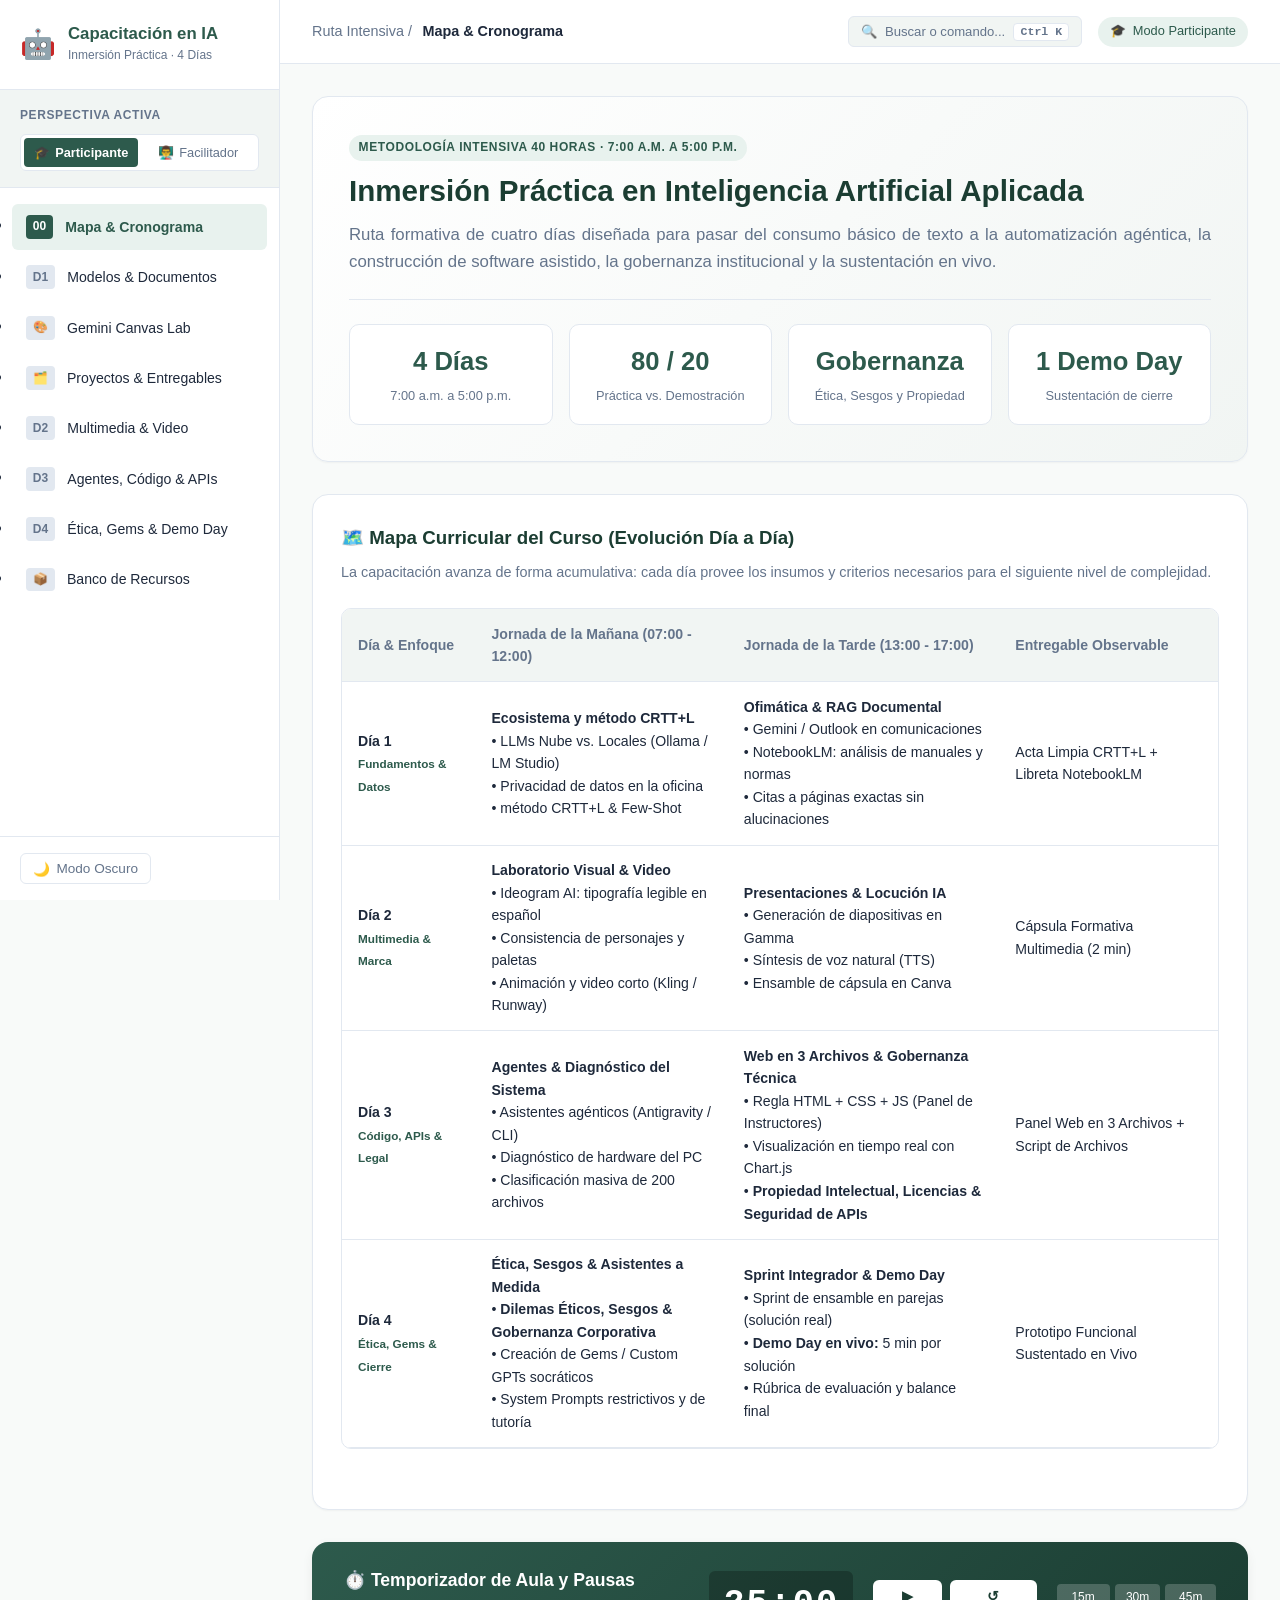
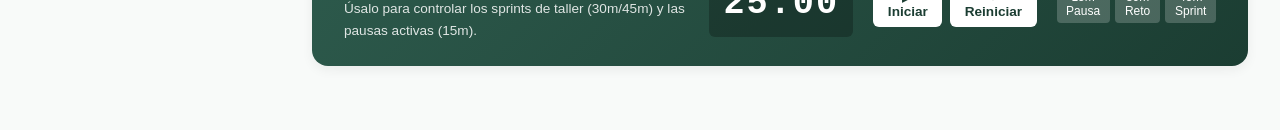
==== commit e2dfe20f: "feat(canvas): posibilidad 13 de apps interactivas y revisión de claridad - Nuevo modo «Apps interact" ====
--- a/src/index.html
+++ b/src/index.html
@@ -170,7 +170,7 @@
                   <tr>
                     <td><strong>Día 1<br><small style="color:var(--color-primary);">Fundamentos & Datos</small></strong></td>
                     <td>
-                      <strong>Ecosistema & Prompting Canónico</strong><br>
+                      <strong>Ecosistema y método CRTT+L</strong><br>
                       • LLMs Nube vs. Locales (Ollama / LM Studio)<br>
                       • Privacidad de datos en la oficina<br>
                       • método CRTT+L & Few-Shot
@@ -273,7 +273,7 @@
              ========================================== -->
         <section class="page-view" id="dia-1">
           <h2>Día 1 · Modelos de Lenguaje, Prompting Profesional y Análisis Documental</h2>
-          <p class="hero-desc">Comprende cómo razonan los LLMs, erradica el uso informal de los chats y domina el análisis de documentos extensos sin alucinaciones.</p>
+          <p class="hero-desc">Entiende cómo generan respuestas los modelos de lenguaje, escribe prompts con un método y analiza documentos extensos verificando cada dato.</p>
 
           <div class="instructor-guide-card">
             <span class="card-badge">Notas para el Facilitador</span>
@@ -289,12 +289,12 @@
               <div class="session-header">
                 <span class="session-time">Mañana · 07:00 a.m. a 12:00 m.</span>
               </div>
-              <h3>Sesión 1: Ecosistema y Método Canónico CRTT+L</h3>
+              <h3>Sesión 1: Ecosistema de IA y método CRTT+L</h3>
               <p>Comparativa entre modelos en la nube (Gemini, Claude, ChatGPT) y modelos locales de escritorio (LM Studio / Ollama). Estructuración formal de instrucciones.</p>
               <ul class="topic-list">
                 <li>Diferencias entre buscador web y modelo probabilístico de lenguaje.</li>
                 <li>Privacidad y datos sensibles: cuándo usar nube y cuándo modelos locales.</li>
-                <li>Método Canónico CRTT+L: Contexto, Rol, Tarea, Tono y Límites.</li>
+                <li>Método CRTT+L: Contexto, Rol, Tarea, Tono y Límites.</li>
                 <li>Few-Shot Prompting (enseñar mediante ejemplos de entrada y salida).</li>
               </ul>
             </div>
@@ -307,6 +307,7 @@
               <p>Integración en correo electrónico y procesamiento de documentos extensos (PDFs, manuales y reglamentos) con anclaje a fuentes verificadas.</p>
               <ul class="topic-list">
                 <li>Redacción asistida en Outlook / Gemini para correos institucionales.</li>
+                <li>IA integrada en Google Workspace (Gemini) y Microsoft 365 (Copilot) para correo, documentos, hojas, presentaciones y reuniones.</li>
                 <li>Configuración de Google NotebookLM para auditoría curricular y normativa.</li>
                 <li>Extracción de citas exactas por número de página.</li>
                 <li>Generación automática de guías de estudio y síntesis de audio.</li>
@@ -314,10 +315,18 @@
             </div>
           </div>
 
+          <!-- IA en las suites ofimáticas: datos en js/productivity-module.js -->
+          <div class="tool-container" id="office-ai-module">
+            <h3>🗂️ IA dentro de tus herramientas de oficina</h3>
+            <p>Gemini en Google Workspace y Copilot en Microsoft 365 trabajan dentro del correo, los documentos y las hojas de cálculo. Usa el mismo método CRTT+L en ambos.</p>
+            <p class="office-ai-note"><strong>Antes de empezar:</strong> estas funciones dependen de la licencia de tu entidad. Usa solo cuentas institucionales autorizadas y no pegues datos personales sensibles.</p>
+            <div class="table-responsive" id="office-ai-table"></div>
+          </div>
+
           <!-- Constructor Interactivo CRTT+L -->
           <div class="tool-container">
             <h3>🛠️ Constructor Interactivo de Prompts CRTT+L</h3>
-            <p>Diligencia cada componente de la fórmula canónica para generar un prompt profesional listo para copiar.</p>
+            <p>Completa cada parte del método CRTT+L y copia el prompt que se arma abajo.</p>
             <form id="prompt-builder-form" onsubmit="event.preventDefault();">
               <div class="form-group">
                 <label for="p-rol">1. Rol (¿Quién debe ser la IA?)</label>
@@ -463,11 +472,11 @@
         <section class="page-view" id="gemini-canvas">
           <div class="hero-card" style="border-left: 4px solid var(--color-primary-light);">
             <span class="hero-tag">Espacio de Trabajo Interactivo · Todas las Posibilidades</span>
-            <h2>🎨 Gemini Canvas Lab: Coescritura, Prototipado y Edición Quirúrgica</h2>
-            <p>Transforma el chat conversacional en un espacio de trabajo colaborativo en pantalla dividida (Split Screen). En Gemini Canvas, la IA coescribe documentos técnicos, ejecuta aplicaciones web interactivas en vivo, convierte un documento en página web, infografía, cuestionario, presentación o resumen en audio, refina algoritmos en Python y aplica edición quirúrgica sin reescribir todo el proyecto.</p>
+            <h2>🎨 Gemini Canvas Lab: documentos, apps y edición por partes</h2>
+            <p>Canvas abre un panel junto al chat donde tú y Gemini trabajan sobre el mismo archivo. Allí puedes redactar documentos, ejecutar apps web, convertir un documento en página web, infografía, cuestionario, tarjetas de estudio o resumen en audio, y crear apps que guardan o comparten datos. Para cambiar una parte, la seleccionas y pides el ajuste sin reescribir todo.</p>
             <div class="hero-stats">
               <div class="stat-box">
-                <span class="stat-value">12 Modos</span>
+                <span class="stat-value">13 modos</span>
                 <span class="stat-desc">Posibilidades completas</span>
               </div>
               <div class="stat-box">
@@ -493,19 +502,19 @@
                 <span>📘</span> 1. Fundamentos &amp; Activación
               </a>
               <a href="#canvas-simulator-module" class="quick-nav-pill" data-canvas-section="canvas-simulator-module">
-                <span>🖥️</span> 2. Simulador de 12 Modos
+                <span>🖥️</span> 2. Simulador de 13 modos
               </a>
               <a href="#canvas-exercises-module" class="quick-nav-pill" data-canvas-section="canvas-exercises-module">
-                <span>🧪</span> 3. Ejercicios <span class="quick-nav-count" id="canvas-nav-exercises-count">0/36</span>
+                <span>🧪</span> 3. Ejercicios <span class="quick-nav-count" id="canvas-nav-exercises-count">0/39</span>
               </a>
               <a href="#canvas-coverage-module" class="quick-nav-pill" data-canvas-section="canvas-coverage-module">
-                <span>🧭</span> 4. Mapa de Capacidades (25)
+                <span>🧭</span> 4. Mapa de funciones (28)
               </a>
               <a href="#canvas-advanced-labs-anchor" class="quick-nav-pill" data-canvas-section="canvas-advanced-labs-anchor">
                 <span>🔬</span> 5. Laboratorios Avanzados
               </a>
               <a href="#proyectos" class="quick-nav-pill">
-                <span>🗂️</span> Hub Proyectos (35)
+                <span>🗂️</span> Hub de proyectos (43)
               </a>
               <button type="button" class="quick-nav-continue" id="canvas-continue-btn">▶ Continuar donde quedé</button>
             </div>
@@ -550,7 +559,7 @@
               <div class="step-card">
                 <span class="step-num">3</span>
                 <h4>Refinamiento y Exportación</h4>
-                <p>Usa los controles del documento para ajustar longitud o cambiar tono, el botón «Crear» para transformarlo en página web, infografía, cuestionario o resumen en audio, y «Compartir y exportar» para enviarlo a Documentos de Google, Presentaciones de Google o Colab. También puedes seleccionar cualquier frase con el cursor para editarla en caliente.</p>
+                <p>Usa los controles del documento para ajustar longitud o cambiar tono, el botón «Crear» para transformarlo en página web, infografía, cuestionario o resumen en audio, y «Compartir y exportar» para enviarlo a Documentos de Google, Presentaciones de Google o Colab. También puedes seleccionar cualquier frase y pedir un cambio solo para ese fragmento.</p>
               </div>
             </div>
           </div>
@@ -575,9 +584,10 @@
                   <option value="executive-report">10. Informes &amp; Auditoría</option>
                   <option value="multimodal-vision">11. Visión Multimodal</option>
                   <option value="gem-studio">12. Gems para Canvas</option>
+                  <option value="interactive-apps">13. Apps interactivas</option>
                 </select>
                 <strong id="immersive-hud-title">1. Redacción &amp; Documentos · Parte A (1A)</strong>
-                <span class="immersive-hud-progress" id="immersive-hud-progress">0/36 completados</span>
+                <span class="immersive-hud-progress" id="immersive-hud-progress">0/39 completados</span>
               </div>
               <div class="immersive-stations-bar" role="toolbar" aria-label="Estaciones del ciclo guiado">
                 <button type="button" class="guided-station-btn is-active" id="btn-guide-station-sim" data-guide-target="simulator">
@@ -615,13 +625,13 @@
             <div style="display: flex; justify-content: space-between; align-items: flex-start; flex-wrap: wrap; gap: 0.5rem; margin-bottom: 0.75rem;">
               <div>
                 <h3 style="margin:0;">🖥️ Simulador Interactivo de Gemini Canvas</h3>
-                <p style="margin:0.25rem 0 0 0; color:var(--text-muted); font-size:0.95rem;">Explora cada una de las 12 posibilidades con su prompt exacto, los controles propios de Canvas y la imagen de alta fidelidad del resultado esperado.</p>
+                <p style="margin:0.25rem 0 0 0; color:var(--text-muted); font-size:0.95rem;">Explora las 13 posibilidades. Cada una trae su prompt completo, los controles de Canvas que usa y una imagen del resultado esperado.</p>
               </div>
               <div style="display: flex; gap: 0.5rem; align-items: center; flex-wrap: wrap;">
                 <button type="button" class="btn-canvas-fullscreen" id="btn-toggle-canvas-fullscreen" title="Alternar modo inmersivo a pantalla completa">
                   ⛶ Modo Inmersivo
                 </button>
-                <a href="materiales/gemini_canvas/guia_gemini_canvas_todas_las_posibilidades.md" target="_blank" class="material-link" style="padding:0.4rem 0.9rem; font-size:0.85rem;">
+                <a href="materiales/gemini_canvas/guia_gemini_canvas_todas_las_posibilidades.md" target="_blank" rel="noopener noreferrer" class="material-link" style="padding:0.4rem 0.9rem; font-size:0.85rem;">
                   📄 Descargar Guía Completa (.md)
                 </a>
               </div>
@@ -718,6 +728,9 @@
               </button>
               <button type="button" class="canvas-tab" role="tab" aria-selected="false" tabindex="-1" data-possibility="gem-studio" data-mode="gem-studio" data-category="advanced">
                 <span>🤖</span> 12. Gems para Canvas
+              </button>
+              <button type="button" class="canvas-tab" role="tab" aria-selected="false" tabindex="-1" data-possibility="interactive-apps" data-mode="interactive-apps" data-category="advanced">
+                <span>🧩</span> 13. Apps interactivas
               </button>
             </div>
 
@@ -896,7 +909,7 @@
             <div class="canvas-exercises-header">
               <div>
                 <h3 style="margin:0;">🧪 Ejercicios prácticos del modo: <span id="canvas-exercises-mode-label">1. Redacción &amp; Documentos</span></h3>
-                <p class="canvas-exercises-intro">Son 36 ejercicios en orden: las partes A, B y C de cada uno de los 12 modos. Copia el prompt (ya incluye los datos), sigue los pasos en Gemini Canvas y marca los criterios que tu resultado cumpla. Cuando termines, usa «Siguiente ejercicio».</p>
+                <p class="canvas-exercises-intro">Son 39 ejercicios en orden: las partes A, B y C de cada uno de los 13 modos. Copia el prompt (ya incluye los datos), sigue los pasos en Gemini Canvas y marca los criterios que tu resultado cumpla. Cuando termines, usa «Siguiente ejercicio».</p>
               </div>
               <div class="canvas-exercises-header-actions" style="display: flex; align-items: center; gap: 0.5rem; flex-wrap: wrap;">
                 <button type="button" class="btn-canvas-fullscreen" id="btn-toggle-exercises-fullscreen" title="Practicar ejercicios en modo inmersivo a pantalla completa">
@@ -910,13 +923,13 @@
               </div>
             </div>
             <div class="canvas-exercise-position" id="canvas-exercise-position" aria-live="polite">
-              <span class="canvas-exercise-position-label" data-position-label>Ejercicio 1 de 36</span>
+              <span class="canvas-exercise-position-label" data-position-label>Ejercicio 1 de 39</span>
               <span class="canvas-exercise-position-track" aria-hidden="true"><span class="canvas-exercise-position-bar" data-position-bar></span></span>
               <span class="canvas-exercise-position-done" data-position-done>0 completados</span>
             </div>
             <p class="canvas-exercises-notice">ℹ️ Las personas, cifras y documentos de estos ejercicios se prepararon para aprender y no contienen registros reales.</p>
             <details class="canvas-exercise-index" id="canvas-exercise-index">
-              <summary>🗂️ Índice de los 36 ejercicios <span class="canvas-exercise-index-count" id="canvas-exercise-index-count"></span></summary>
+              <summary>🗂️ Índice de los 39 ejercicios <span class="canvas-exercise-index-count" id="canvas-exercise-index-count"></span></summary>
               <p class="canvas-exercise-hint">Cada enlace abre el ejercicio y se puede compartir. La marca ✓ indica los ejercicios que completaste en este navegador.</p>
               <ol class="canvas-exercise-index-list" id="canvas-exercise-index-list"></ol>
             </details>
@@ -937,7 +950,7 @@
           <section class="tool-container" id="canvas-coverage-module" data-canvas-section="canvas-coverage-module">
             <div class="canvas-coverage-header">
               <div>
-                <h3 class="canvas-coverage-title">🧭 Mapa de las 25 capacidades de Gemini Canvas y qué ocurre fuera del lienzo</h3>
+                <h3 class="canvas-coverage-title">🧭 Mapa de las 28 funciones de Gemini Canvas y qué ocurre fuera del lienzo</h3>
                 <p class="canvas-coverage-subtitle">
                   Comprueba en qué ejercicios se practica cada función oficial de Gemini Canvas y distingue qué pasos ocurren dentro del lienzo (🟢), en el chat o Gems (🟡), al exportar a otras herramientas de Google (🟠) o en esta guía (🔵).
                 </p>
@@ -1147,7 +1160,7 @@
                 <div class="canvas-modal-title-group">
                   <span class="modal-icon">🖼️</span>
                   <div>
-                    <h4 id="lightbox-modal-title" class="canvas-modal-title">Inspección de Captura de Alta Fidelidad</h4>
+                    <h4 id="lightbox-modal-title" class="canvas-modal-title">Imagen del resultado esperado</h4>
                     <small class="canvas-modal-subtitle" id="lightbox-modal-subtitle">Resultado esperado en Gemini Canvas</small>
                   </div>
                 </div>
@@ -1281,14 +1294,14 @@
                   <span class="modal-icon">🖼️</span>
                   <div>
                     <h4 id="imagen3-modal-title" class="canvas-modal-title">Desglose de Ingeniería de Prompt: imágenes de maquetas en Gemini</h4>
-                    <small class="canvas-modal-subtitle">Generación de Maquetas UI/UX de Alta Fidelidad sin Deformaciones</small>
+                    <small class="canvas-modal-subtitle">Maquetas de interfaz claras y sin deformaciones</small>
                   </div>
                 </div>
                 <button type="button" class="canvas-modal-close" id="btn-close-imagen3" title="Cerrar ventana (Esc)" aria-label="Cerrar modal">✕</button>
               </div>
               <div class="canvas-modal-body">
                 <p style="font-size:0.85rem; color:var(--text-muted); margin-bottom:1rem;">
-                  Gemini puede generar imágenes de maquetas desde el chat con el modelo de imágenes que tenga tu cuenta; el nombre del modelo cambia con el tiempo. Para maquetas de software, desglosa el prompt en 5 bloques canónicos:
+                  Gemini puede generar imágenes de maquetas desde el chat con el modelo de imágenes que tenga tu cuenta; el nombre del modelo cambia con el tiempo. Para maquetas de software, divide el prompt en 5 bloques:
                 </p>
 
                 <div class="prompt-anatomy-grid">
@@ -1332,7 +1345,7 @@
                   <span class="modal-icon" id="code-modal-icon">💻</span>
                   <div>
                     <h4 id="code-modal-title" class="canvas-modal-title">Inspector de Código Fuente / Mermaid</h4>
-                    <small class="canvas-modal-subtitle" id="code-modal-subtitle">Sintaxis canónica para Canvas y documentación</small>
+                    <small class="canvas-modal-subtitle" id="code-modal-subtitle">Sintaxis recomendada para Canvas y documentación</small>
                   </div>
                 </div>
                 <button type="button" class="canvas-modal-close" id="btn-close-code" title="Cerrar ventana (Esc)" aria-label="Cerrar modal">✕</button>
@@ -1606,6 +1619,7 @@
                 <li>Diferencia entre chat conversacional y agente con permisos de ejecución y herramientas locales.</li>
                 <li>Script guiado de diagnóstico: CPU, RAM, almacenamiento y cuellos de botella en salas de cómputo.</li>
                 <li>Reto de clasificación masiva: ordenar por tipo, evitar sobrescrituras y generar un reporte HTML.</li>
+                <li>Agent Skills: empaquetar un procedimiento repetible en una carpeta con SKILL.md.</li>
               </ul>
             </div>
 
@@ -1622,6 +1636,69 @@
                 <li><strong>Consumo de APIs comerciales:</strong> Prohibición de quemar claves (`API Keys`) en el código y control de presupuesto.</li>
               </ul>
             </div>
+          </div>
+
+          <!-- Módulo de Agent Skills: lógica en js/skills-module.js -->
+          <div class="tool-container" id="skills-module">
+            <h3>🧩 Agent Skills: enseña a tu agente un procedimiento</h3>
+            <p>Una skill es una carpeta con un archivo <code>SKILL.md</code> y, si hace falta, plantillas, datos o scripts. El agente lee primero solo el nombre y la descripción de cada skill; cuando la tarea coincide, carga las instrucciones completas. Así puedes reutilizar un procedimiento sin volver a escribir el prompt.</p>
+            <h4>¿Prompt, Gem, skill o agente?</h4>
+            <div class="table-responsive" id="skills-comparison"></div>
+
+            <h4>Constructor de SKILL.md</h4>
+            <form id="skill-builder-form" novalidate>
+              <div class="form-group">
+                <label for="skill-name">Nombre (minúsculas y guiones)</label>
+                <input type="text" id="skill-name" maxlength="80" placeholder="acta-de-comite" autocomplete="off">
+              </div>
+              <div class="form-group">
+                <label for="skill-description">Descripción: qué hace y cuándo usarla</label>
+                <textarea id="skill-description" rows="2" placeholder="Convierte notas de reunión en un acta. Úsala cuando recibas notas de comité."></textarea>
+              </div>
+              <div class="form-group">
+                <label for="skill-contexto">Contexto</label>
+                <textarea id="skill-contexto" rows="2"></textarea>
+              </div>
+              <div class="form-group">
+                <label for="skill-rol">Rol</label>
+                <input type="text" id="skill-rol">
+              </div>
+              <div class="form-group">
+                <label for="skill-tarea">Tarea (obligatoria)</label>
+                <textarea id="skill-tarea" rows="2"></textarea>
+              </div>
+              <div class="form-group">
+                <label for="skill-tono">Tono</label>
+                <input type="text" id="skill-tono">
+              </div>
+              <div class="form-group">
+                <label for="skill-limites">Límites</label>
+                <textarea id="skill-limites" rows="2"></textarea>
+              </div>
+              <div class="form-group">
+                <label for="skill-resources">Recursos (uno por línea)</label>
+                <textarea id="skill-resources" rows="2"></textarea>
+              </div>
+              <div class="prod-actions">
+                <button type="submit" class="btn btn-primary" id="btn-skill-validate">Validar y generar</button>
+                <button type="button" class="btn btn-secondary" id="btn-skill-example">Cargar ejemplo</button>
+                <button type="reset" class="btn btn-secondary" id="btn-skill-reset">Reiniciar</button>
+              </div>
+            </form>
+            <div id="skill-builder-status" aria-live="polite"></div>
+            <div class="prompt-box">
+              <div class="prompt-header">
+                <span>SKILL.MD GENERADO</span>
+                <button type="button" class="copy-btn" data-copy-target="skill-md-output">Copiar SKILL.md</button>
+              </div>
+              <div class="prompt-content prod-prompt" id="skill-md-output"></div>
+            </div>
+
+            <h4>Skills de ejemplo para el aula</h4>
+            <div id="skills-examples"></div>
+
+            <h4>Antes de instalar una skill ajena</h4>
+            <ul id="skills-security-list"></ul>
           </div>
 
           <!-- MAPA CONCEPTUAL Y ARQUITECTURA VISUAL DEL DÍA 3 -->
@@ -1705,7 +1782,7 @@
                 <h3 style="margin: 0;">⚖️ Módulo Estratégico: Propiedad Intelectual, Licenciamiento y Seguridad en APIs</h3>
                 <p style="margin: 0.25rem 0 0 0; color: var(--text-muted); font-size: 0.9rem;">Marco legal, riesgo de contaminación por licencias recíprocas y arquitectura para el consumo seguro de modelos comerciales.</p>
               </div>
-              <a href="materiales/dia3_agentes_web/guia_propiedad_intelectual_y_apis.md" target="_blank" class="material-link" style="padding: 0.35rem 0.75rem; font-size: 0.8rem;">
+              <a href="materiales/dia3_agentes_web/guia_propiedad_intelectual_y_apis.md" target="_blank" rel="noopener noreferrer" class="material-link" style="padding: 0.35rem 0.75rem; font-size: 0.8rem;">
                 📄 Leer Guía Completa (.md)
               </a>
             </div>
@@ -1967,7 +2044,7 @@
               <div style="background:var(--bg-subtle); border-radius:6px; padding:0.9rem; border:1px solid var(--border-light); font-size:0.82rem;">
                 <div style="display:flex; justify-content:space-between; align-items:center; margin-bottom:0.5rem;">
                   <strong>Componentes Verificables en Pantalla:</strong>
-                  <a href="materiales/dia3_agentes_web/plantilla_3_archivos/index.html" target="_blank" class="material-link" style="font-size:0.8rem;">
+                  <a href="materiales/dia3_agentes_web/plantilla_3_archivos/index.html" target="_blank" rel="noopener noreferrer" class="material-link" style="font-size:0.8rem;">
                     🚀 Abrir Demostración Real (.html)
                   </a>
                 </div>
@@ -2037,7 +2114,7 @@
                 <h3 style="margin: 0;">🛡️ Módulo Estratégico: Dilemas Éticos, Gobernanza y el Futuro del Desarrollo</h3>
                 <p style="margin: 0.25rem 0 0 0; color: var(--text-muted); font-size: 0.9rem;">Marco analítico para auditar sesgos algorítmicos, garantizar la privacidad corporativa y evolucionar el rol profesional.</p>
               </div>
-              <a href="materiales/dia4_agentes_integrador/guia_gobernanza_sesgos_corporativos.md" target="_blank" class="material-link" style="padding: 0.35rem 0.75rem; font-size: 0.8rem;">
+              <a href="materiales/dia4_agentes_integrador/guia_gobernanza_sesgos_corporativos.md" target="_blank" rel="noopener noreferrer" class="material-link" style="padding: 0.35rem 0.75rem; font-size: 0.8rem;">
                 📄 Leer Guía Completa (.md)
               </a>
             </div>
@@ -2229,9 +2306,9 @@
             <div class="material-card" style="border-left:3px solid var(--color-primary);">
               <div>
                 <h4>🎨 Guía Metodológica: Gemini Canvas Lab (.md)</h4>
-                <p>Documento completo con las 12 posibilidades, Gems, visión multimodal, prompts maestros, atajos de teclado y pautas pedagógicas.</p>
-              </div>
-              <a href="materiales/gemini_canvas/guia_gemini_canvas_todas_las_posibilidades.md" target="_blank" class="material-link">
+                <p>Documento completo con las 13 posibilidades, apps con datos, Gems, visión multimodal, prompts maestros, atajos de teclado y pautas pedagógicas.</p>
+              </div>
+              <a href="materiales/gemini_canvas/guia_gemini_canvas_todas_las_posibilidades.md" target="_blank" rel="noopener noreferrer" class="material-link">
                 👁️ Ver guia_canvas.md
               </a>
             </div>
@@ -2241,7 +2318,7 @@
                 <h4>📊 Dataset JSON: Banco de Prompts para Canvas</h4>
                 <p>Archivo estructurado con todas las posibilidades, controles de Canvas y resultados esperados para pruebas.</p>
               </div>
-              <a href="materiales/gemini_canvas/banco_prompts_canvas.json" target="_blank" class="material-link">
+              <a href="materiales/gemini_canvas/banco_prompts_canvas.json" target="_blank" rel="noopener noreferrer" class="material-link">
                 📥 Descargar banco_canvas.json
               </a>
             </div>
@@ -2277,10 +2354,30 @@
 
             <div class="material-card">
               <div>
-                <h4>📑 Guía Día 1: Banco Canónico de Prompts</h4>
+                <h4>🧩 Insumo Día 3: Guía práctica de Agent Skills</h4>
+                <p>Estructura del SKILL.md, reglas de validación, práctica de 45 minutos y lista de seguridad.</p>
+              </div>
+              <a href="materiales/dia3_agentes_web/guia_agent_skills.md" download class="material-link">
+                📥 Descargar guia_agent_skills.md
+              </a>
+            </div>
+
+            <div class="material-card">
+              <div>
+                <h4>🧩 Insumo Día 3: Skill de ejemplo «acta-de-comite»</h4>
+                <p>SKILL.md listo para guardar en una carpeta con el mismo nombre y probar con tu agente.</p>
+              </div>
+              <a href="materiales/dia3_agentes_web/skills/acta-de-comite/SKILL.md" download class="material-link">
+                📥 Descargar SKILL.md
+              </a>
+            </div>
+
+            <div class="material-card">
+              <div>
+                <h4>📑 Guía Día 1: banco de prompts CRTT+L</h4>
                 <p>Plantillas probadas para actas, análisis normativo y redacción de correos institucionales.</p>
               </div>
-              <a href="materiales/dia1_prompting/banco_prompts_referencia.md" target="_blank" class="material-link">
+              <a href="materiales/dia1_prompting/banco_prompts_referencia.md" target="_blank" rel="noopener noreferrer" class="material-link">
                 👁️ Ver banco_prompts.md
               </a>
             </div>
@@ -2290,7 +2387,7 @@
                 <h4>🎨 Insumo Día 2: Guía de Prompts para Ideogram</h4>
                 <p>Instrucciones y parámetros para generar imágenes con texto nítido en español y estilo constante.</p>
               </div>
-              <a href="materiales/dia2_multimedia/guia_prompts_imagenes_ideogram.md" target="_blank" class="material-link">
+              <a href="materiales/dia2_multimedia/guia_prompts_imagenes_ideogram.md" target="_blank" rel="noopener noreferrer" class="material-link">
                 👁️ Ver guia_ideogram.md
               </a>
             </div>
@@ -2300,7 +2397,7 @@
                 <h4>🎙️ Insumo Día 2: Guion de Microcápsula</h4>
                 <p>Estructura de 2 minutos para armar diapositivas en Gamma y sintetizar voz con IA.</p>
               </div>
-              <a href="materiales/dia2_multimedia/guion_capsula_aprendizaje.md" target="_blank" class="material-link">
+              <a href="materiales/dia2_multimedia/guion_capsula_aprendizaje.md" target="_blank" rel="noopener noreferrer" class="material-link">
                 👁️ Ver guion_capsula.md
               </a>
             </div>
@@ -2310,7 +2407,7 @@
                 <h4>⚖️ Guía Día 3: Propiedad Intelectual y APIs</h4>
                 <p>Marco legal de derechos de autor, licencias copyleft y seguridad de claves de API en desarrollo.</p>
               </div>
-              <a href="materiales/dia3_agentes_web/guia_propiedad_intelectual_y_apis.md" target="_blank" class="material-link">
+              <a href="materiales/dia3_agentes_web/guia_propiedad_intelectual_y_apis.md" target="_blank" rel="noopener noreferrer" class="material-link">
                 👁️ Ver guia_propiedad_y_apis.md
               </a>
             </div>
@@ -2340,7 +2437,7 @@
                 <h4>🌐 Plantilla Día 3: Panel de 3 Archivos Web</h4>
                 <p>Plantilla completa (HTML, CSS y JS) con tarjetas KPI y gráfica Chart.js integrada.</p>
               </div>
-              <a href="materiales/dia3_agentes_web/plantilla_3_archivos/index.html" target="_blank" class="material-link">
+              <a href="materiales/dia3_agentes_web/plantilla_3_archivos/index.html" target="_blank" rel="noopener noreferrer" class="material-link">
                 🚀 Abrir demo del Panel Web
               </a>
             </div>
@@ -2350,7 +2447,7 @@
                 <h4>🛡️ Guía Día 4: Gobernanza, Sesgos y Ética</h4>
                 <p>Auditoría de sesgos algorítmicos, decálogo de gobernanza institucional y privacidad corporativa.</p>
               </div>
-              <a href="materiales/dia4_agentes_integrador/guia_gobernanza_sesgos_corporativos.md" target="_blank" class="material-link">
+              <a href="materiales/dia4_agentes_integrador/guia_gobernanza_sesgos_corporativos.md" target="_blank" rel="noopener noreferrer" class="material-link">
                 👁️ Ver guia_gobernanza_sesgos.md
               </a>
             </div>
@@ -2358,9 +2455,9 @@
             <div class="material-card">
               <div>
                 <h4>🤖 Insumo Día 4: System Prompt de Tutor Socrático</h4>
-                <p>Configuración canónica para crear un Gem en Gemini o un Custom GPT en ChatGPT.</p>
-              </div>
-              <a href="materiales/dia4_agentes_integrador/plantilla_system_prompt_tutor.md" target="_blank" class="material-link">
+                <p>Configuración base para crear un Gem en Gemini o un GPT personalizado en ChatGPT.</p>
+              </div>
+              <a href="materiales/dia4_agentes_integrador/plantilla_system_prompt_tutor.md" target="_blank" rel="noopener noreferrer" class="material-link">
                 👁️ Ver plantilla_tutor.md
               </a>
             </div>
@@ -2397,6 +2494,7 @@
   <script src="js/canvas-possibilities.js"></script>
   <script src="js/dia3-module.js"></script>
   <script src="js/productivity-module.js"></script>
+  <script src="js/skills-module.js"></script>
   <script src="js/projects-hub.js"></script>
   <script src="js/app.js"></script>
 </body>
--- a/src/css/styles.css
+++ b/src/css/styles.css
@@ -5618,3 +5618,58 @@
     inset: 0;
   }
 }
+
+/* ==========================================
+   Agent Skills e IA en suites ofimáticas
+   ========================================== */
+.skills-table {
+  inline-size: 100%;
+  border-collapse: collapse;
+}
+
+.skills-table th,
+.skills-table td {
+  text-align: start;
+  vertical-align: top;
+  padding: 0.5rem 0.75rem;
+  border-bottom: 1px solid var(--border-light);
+}
+
+.skill-status {
+  padding: 0.75rem 1rem;
+  margin: 0.75rem 0;
+  border-left: 3px solid var(--color-primary);
+  background: var(--bg-subtle);
+  border-radius: 6px;
+}
+
+.skill-status[data-state="invalid"] {
+  border-left-color: var(--color-instructor);
+}
+
+.skill-status ul {
+  margin: 0.25rem 0 0 1rem;
+  padding: 0;
+}
+
+.skill-example {
+  border-bottom: 1px solid var(--border-light);
+  padding: 0.5rem 0;
+}
+
+.skill-example summary {
+  cursor: pointer;
+  font-weight: 600;
+  font-family: var(--font-mono);
+}
+
+/* text-layout-exception: el SKILL.md conserva sus saltos de línea; el texto completo queda visible y se puede copiar. */
+.skill-example pre {
+  white-space: pre-wrap;
+  overflow-wrap: break-word;
+}
+
+.office-ai-note {
+  border-left: 3px solid var(--color-instructor);
+  padding-inline-start: 0.75rem;
+}
